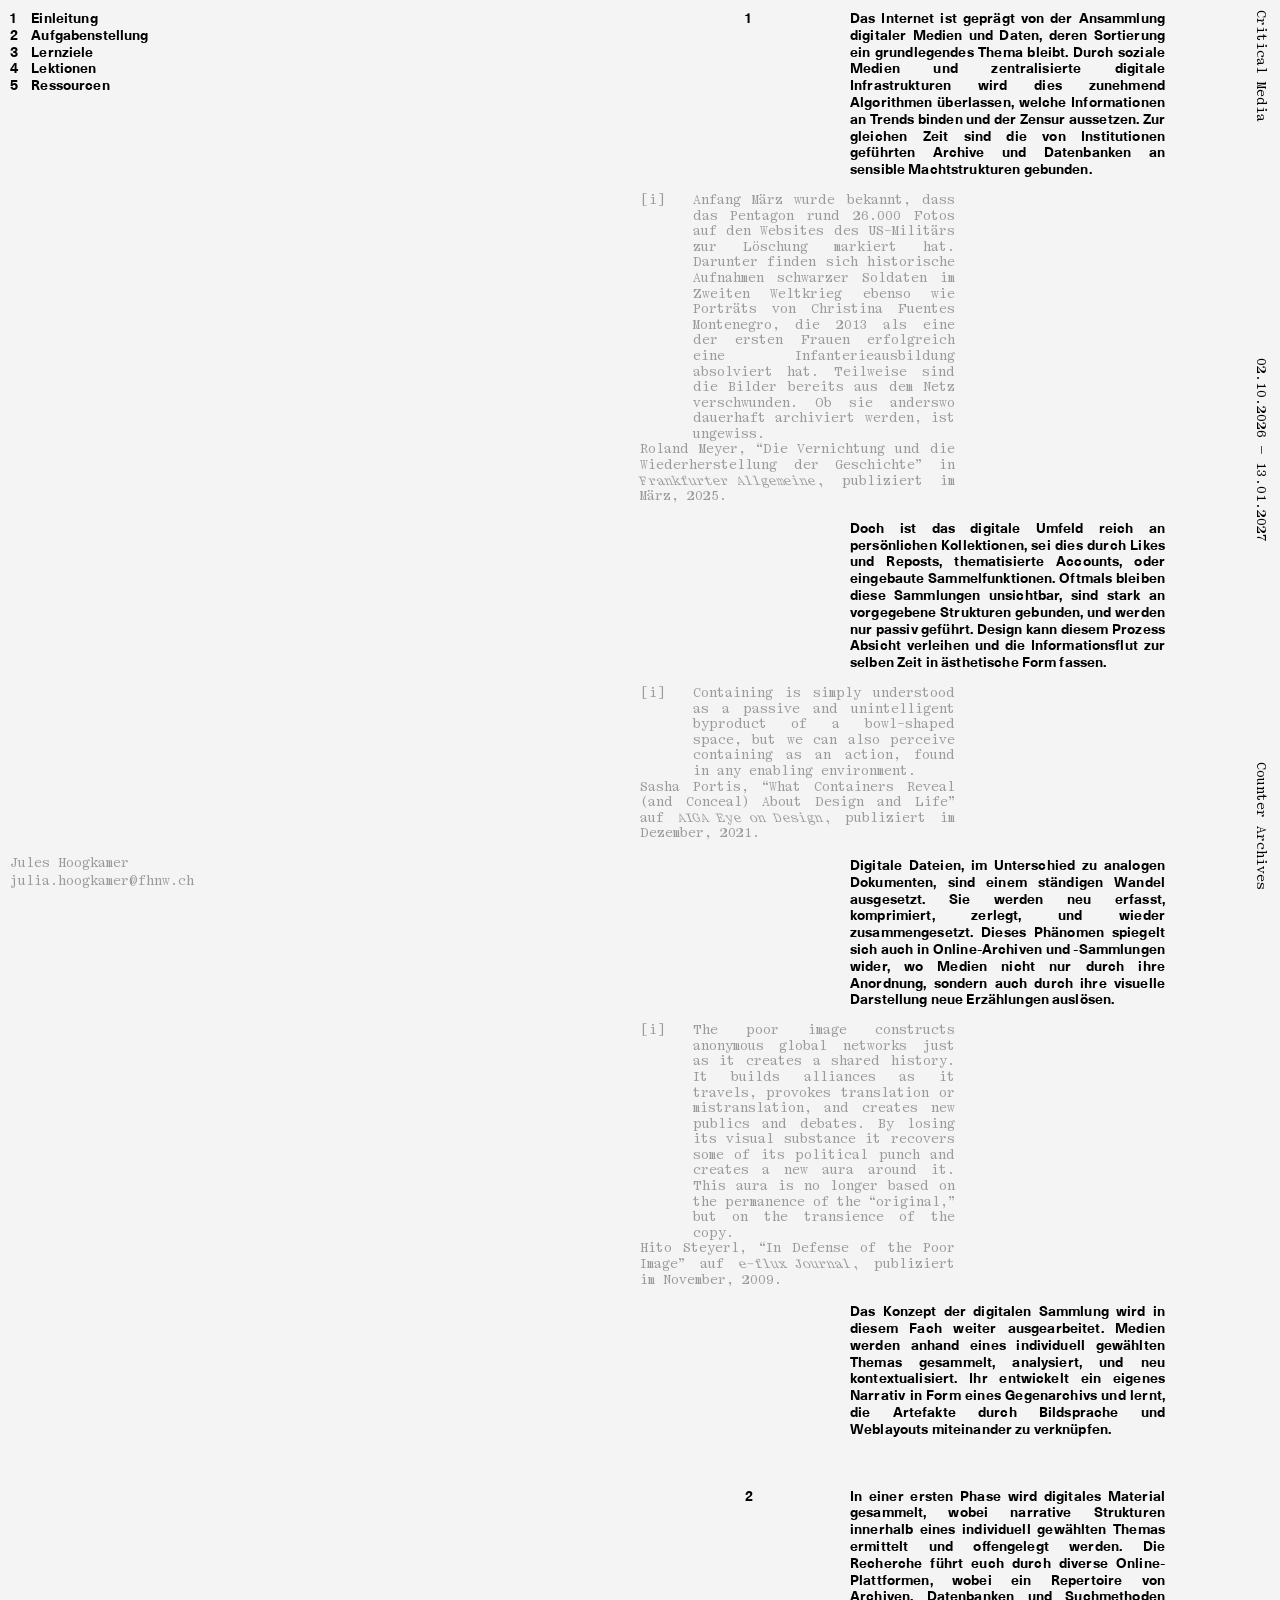
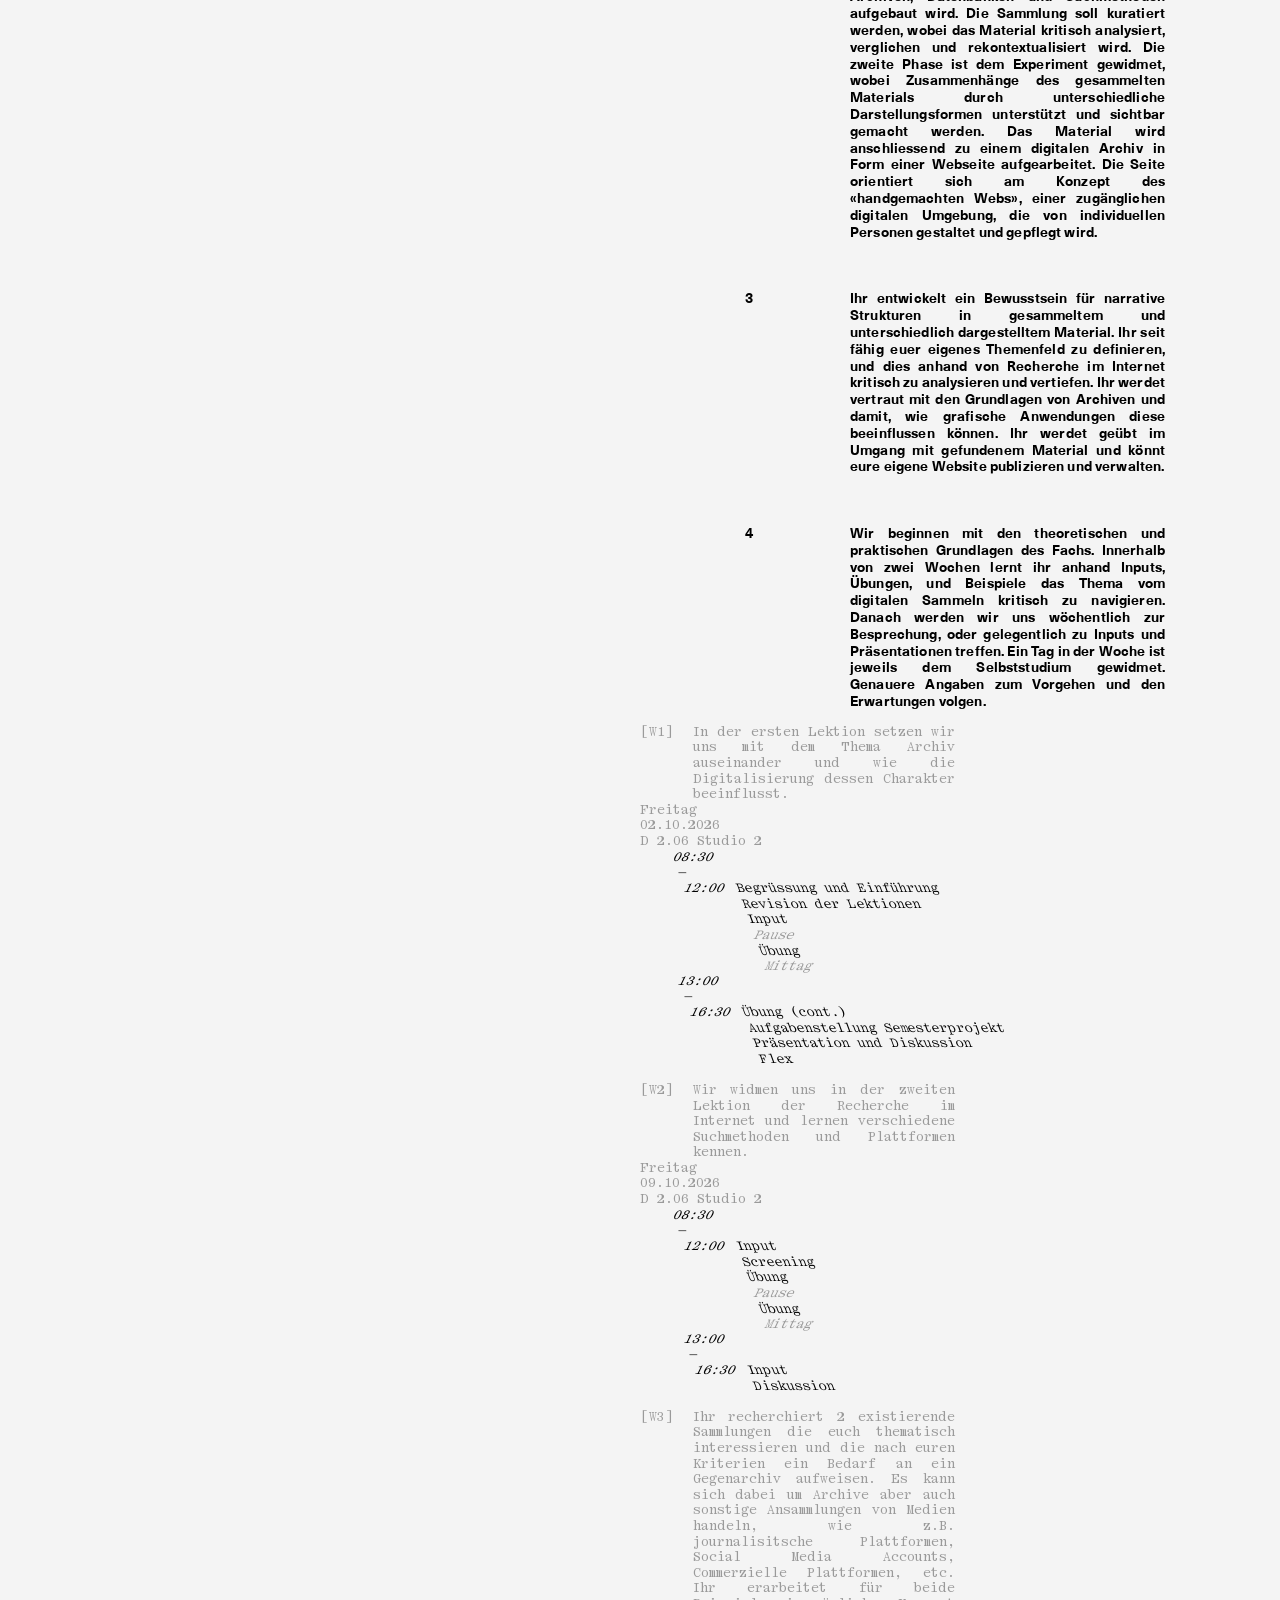
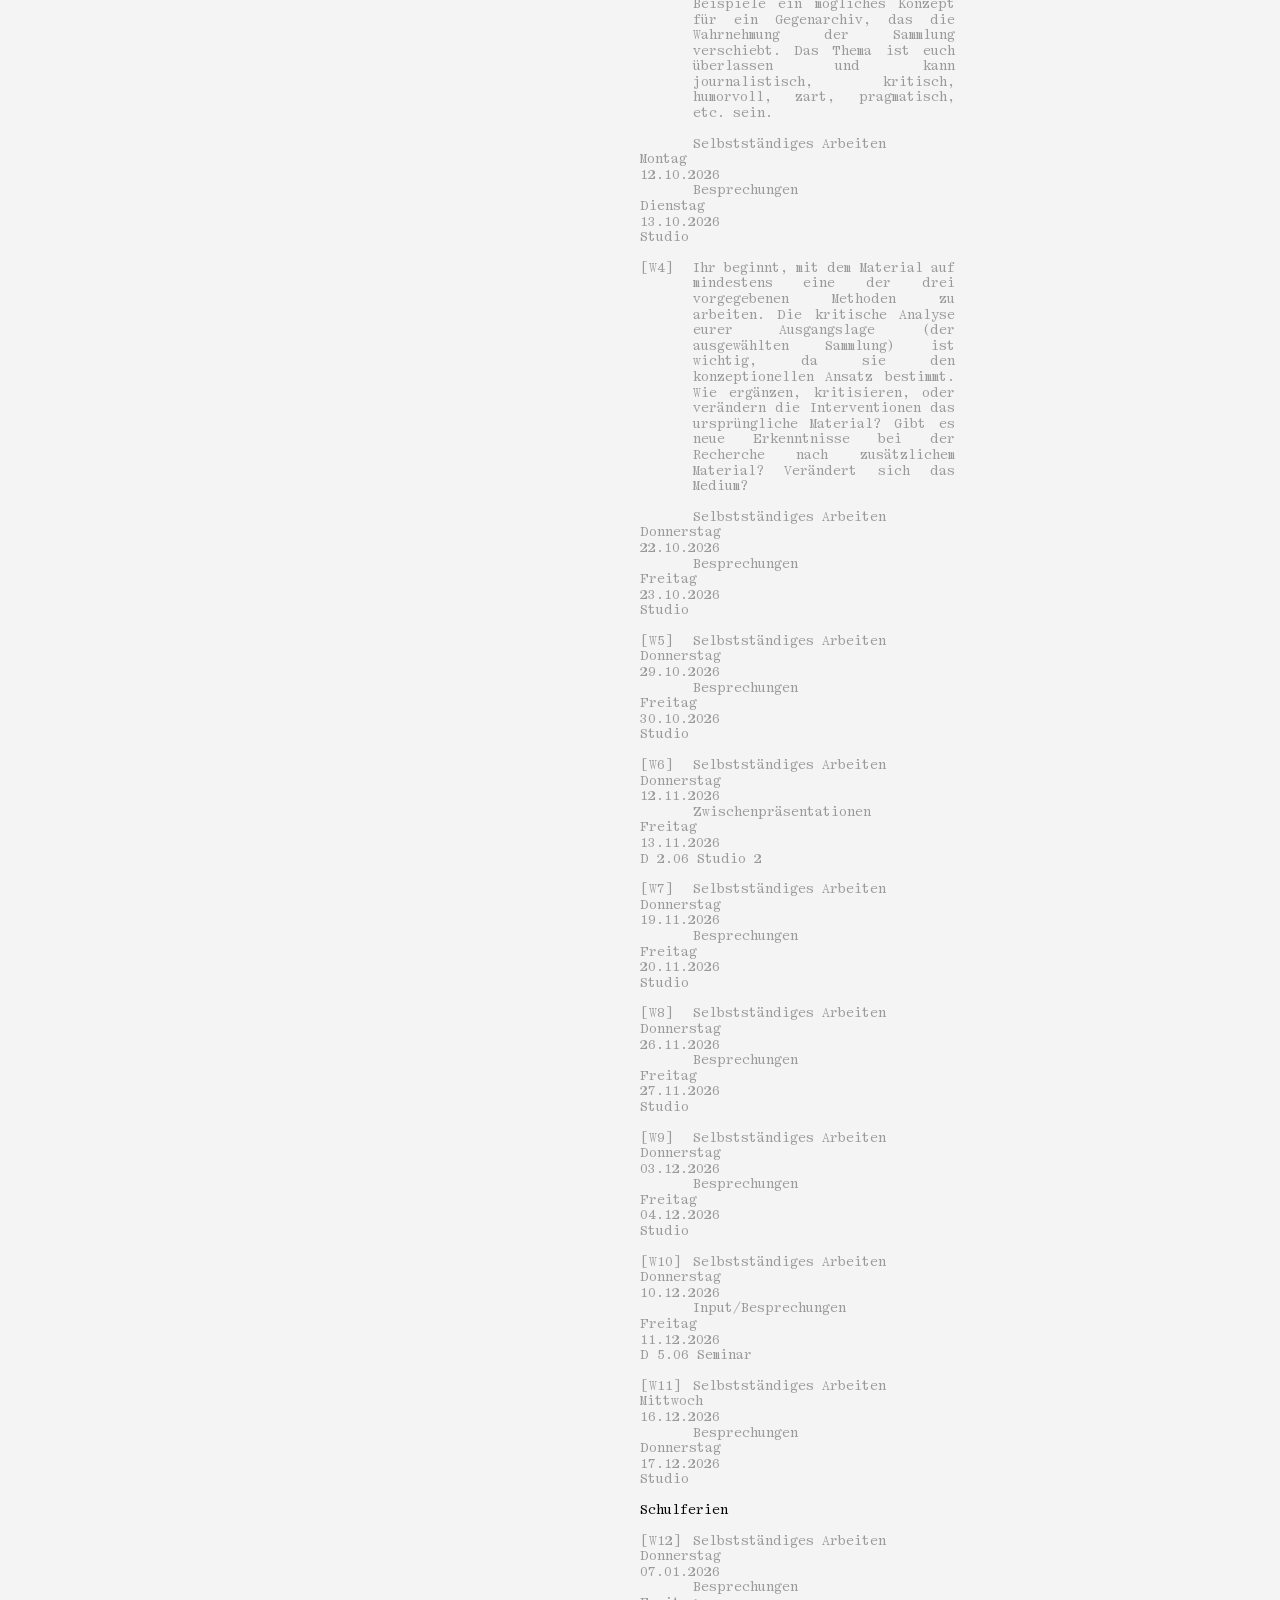
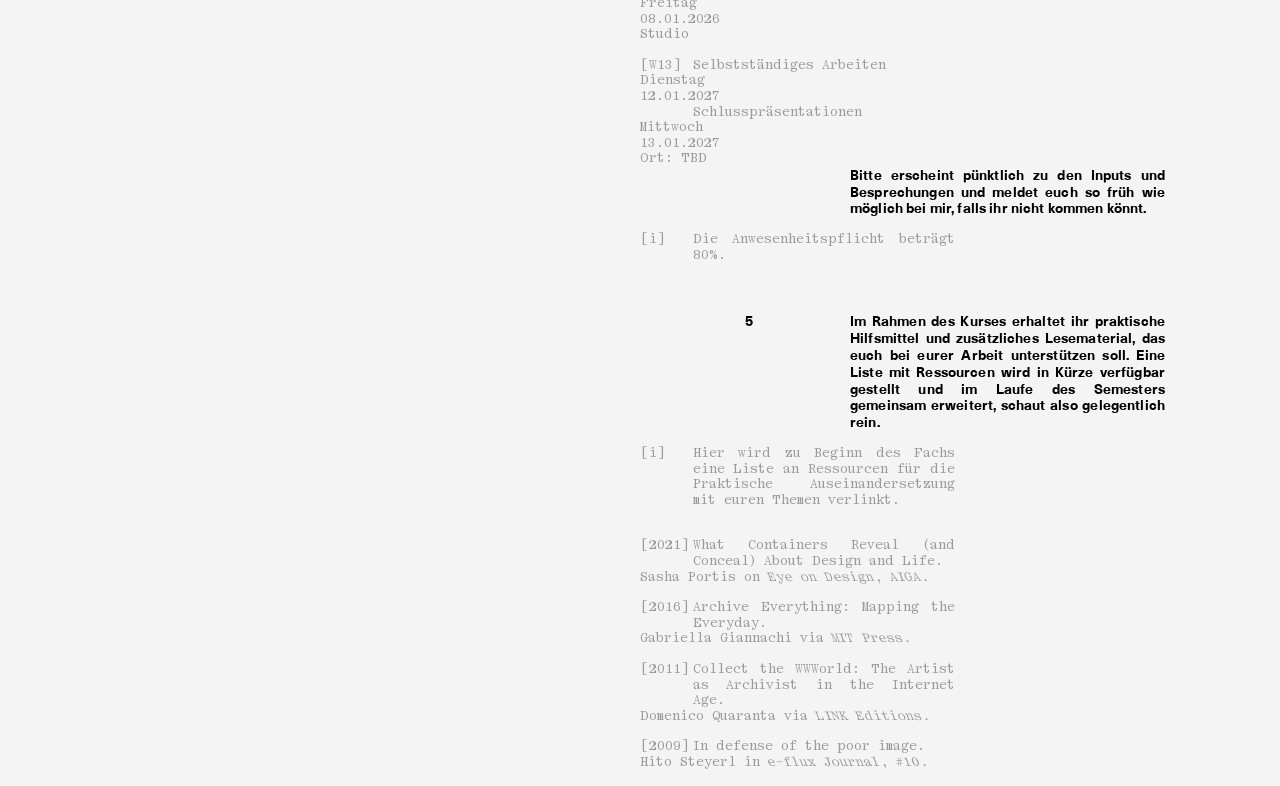
==== index.html @ 98cdfdd3 "update" ====
<!DOCTYPE html>
<html lang="de-CH">
<head>
    <meta charset="UTF-8">
    <meta name="viewport" content="width=device-width, initial-scale=1.0">
    <title>Critical Media 26/27</title>

    <link rel="stylesheet" href="style.css">
</head>
<body>

    <div class="textPrimary contents">
            <a href="#einleitung"><p>1</p>
            <p>Einleitung</p></a>
            <a href="#aufgabenstellung"><p>2</p>
            <p>Aufgabenstellung</p></a>
            <a href="#lernziele"><p>3</p>
            <p>Lernziele</p></a>
            <a href="#lektionen"><p>4</p>
            <p>Lektionen</p></a>
            <a href="#ressourcen"><p>5</p>
            <p>Ressourcen</p></a>
    </div>

    <div class="mainTitle">
            <p>Critical Media</p>        
            <p>02.10.2026 – 13.01.2027</p>
            <p>Counter Archives</p> 
    </div>

     <div class="contact">
            <p>Jules Hoogkamer</p>
            <p>julia.hoogkamer@fhnw.ch</p>
    </div>

    <main class="grid">

    <div class="alpha one" id="einleitung">
        <div class="textPrimary aa">
            1     
        </div>
        <div class="textPrimary bb">
            Das Internet ist geprägt von der Ansammlung digitaler Medien und Daten, deren Sortierung ein grundlegendes Thema bleibt. Durch soziale Medien und zentralisierte digitale Infrastrukturen wird dies zunehmend Algorithmen überlassen, welche Informationen an Trends binden und der Zensur aussetzen. Zur gleichen Zeit sind die von Institutionen geführten Archive und Datenbanken an sensible Machtstrukturen gebunden.
        </div>

        <div class="textSecondary cc top">
            <p class="link">[i]</p>
            <p class="description">Anfang März wurde bekannt, dass das Pentagon rund 26.000 Fotos auf den Websites des US-Militärs zur Löschung markiert hat. Darunter finden sich historische Aufnahmen schwarzer Soldaten im Zweiten Weltkrieg ebenso wie Porträts von Christina Fuentes Montenegro, die 2013 als eine der ersten Frauen erfolgreich eine Infanterieausbildung absolviert hat. Teilweise sind die Bilder bereits aus dem Netz verschwunden. Ob sie anderswo dauerhaft archiviert werden, ist ungewiss.</p>
        </div>
        <div class="textSecondary dd bottom">
            <p><a href="https://archive.is/20250404135517/https://www.faz.net/aktuell/feuilleton/medien-und-film/wo-us-behoerden-archivbilder-von-minderheiten-loeschen-110354085.html" target="_blank">Roland Meyer, “Die Vernichtung und die Wiederherstellung der Geschichte” in <span>Frankfurter Allgemeine,</span> publiziert im März, 2025.</a></p>
        </div>   
        
        <div class="textPrimary bb">
            Doch ist das digitale Umfeld reich an persönlichen Kollektionen, sei dies durch Likes und Reposts, thematisierte Accounts, oder eingebaute Sammelfunktionen. Oftmals bleiben diese Sammlungen unsichtbar, sind stark an vorgegebene Strukturen gebunden, und werden nur passiv geführt. Design kann diesem Prozess Absicht verleihen und die Informationsflut zur selben Zeit in ästhetische Form fassen.
        </div>
        <div class="textSecondary cc top">
            <p class="link">[i]</p>
            <p class="description">Containing is simply understood as a passive and unintelligent byproduct of a bowl-shaped space, but we can also perceive containing as an action, found in any enabling environment.</p>
        </div>
        <div class="textSecondary dd bottom">
            <p><a href="https://eyeondesign.aiga.org/what-containers-reveal-and-conceal-about-design-and-life/" target="_blank">Sasha Portis, “What Containers Reveal (and Conceal) About Design and Life” auf <span>AIGA Eye on Design,</span> publiziert im Dezember, 2021.</a></p>
        </div>
        <div class="textPrimary bb">
            <p>Digitale Dateien, im Unterschied zu analogen Dokumenten, sind einem ständigen Wandel ausgesetzt. Sie werden neu erfasst, komprimiert, zerlegt, und wieder zusammengesetzt. Dieses Phänomen spiegelt sich auch in Online-Archiven und -Sammlungen wider, wo Medien nicht nur durch ihre Anordnung, sondern auch durch ihre visuelle Darstellung neue Erzählungen auslösen.</p>
        </div>
        <div class="textSecondary cc top">
            <p class="link">[i]</p>
            <p class="description">The poor image constructs anonymous global networks just as it creates a shared history. It builds alliances as it travels, provokes translation or mistranslation, and creates new publics and debates. By losing its visual substance it recovers some of its political punch and creates a new aura around it. This aura is no longer based on the permanence of the “original,” but on the transience of the copy.</p>
        </div>
        <div class="textSecondary dd bottom">
            <p><a href="https://www.e-flux.com/journal/10/61362/in-defense-of-the-poor-image" target="_blank">Hito Steyerl, “In Defense of the Poor Image” auf <span>e-flux Journal,</span> publiziert im November, 2009.</a></p>
        </div>
        <div class="textPrimary bb">
            <p>Das Konzept der digitalen Sammlung wird in diesem Fach weiter ausgearbeitet. Medien werden anhand eines individuell gewählten Themas gesammelt, analysiert, und neu kontextualisiert. Ihr entwickelt ein eigenes Narrativ in Form eines Gegenarchivs und lernt, die Artefakte durch Bildsprache und Weblayouts miteinander zu verknüpfen.</p>
        </div>
    </div>

    <div class="alpha two" id="aufgabenstellung">
        <div class="textPrimary aa">
            2    
        </div>
        <div class="textPrimary bb">
            <p>In einer ersten Phase wird digitales Material gesammelt, wobei narrative Strukturen innerhalb eines individuell gewählten Themas ermittelt und oﬀengelegt werden. Die Recherche führt euch durch diverse Online-Plattformen, wobei ein Repertoire von Archiven, Datenbanken und Suchmethoden aufgebaut wird. Die Sammlung soll kuratiert werden, wobei das Material kritisch analysiert, verglichen und rekontextualisiert wird. Die zweite Phase ist dem Experiment gewidmet, wobei Zusammenhänge des gesammelten Materials durch unterschiedliche Darstellungsformen unterstützt und sichtbar gemacht werden. Das Material wird anschliessend zu einem digitalen Archiv in Form einer Webseite aufgearbeitet. Die Seite orientiert sich am Konzept des «handgemachten Webs», einer zugänglichen digitalen Umgebung, die von individuellen Personen gestaltet und gepflegt wird.</p>
        </div>
    </div>

    <div class="alpha three" id="lernziele">
        <div class="textPrimary aa">
            3   
        </div>
        <div class="textPrimary bb">
            <p>Ihr entwickelt ein Bewusstsein für narrative Strukturen in gesammeltem und unterschiedlich dargestelltem Material. Ihr seit fähig euer eigenes Themenfeld zu definieren, und dies anhand von Recherche im Internet kritisch zu analysieren und vertiefen. Ihr werdet vertraut mit den Grundlagen von Archiven und damit, wie grafische Anwendungen diese beeinflussen können. Ihr werdet geübt im Umgang mit gefundenem Material und könnt eure eigene Website publizieren und verwalten.</p>
        </div>
    </div>

    <div class="alpha four" id="lektionen">
        <div class="textPrimary aa">
            4
        </div>
        <div class="textPrimary bb">
            <p>Wir beginnen mit den theoretischen und praktischen Grundlagen des Fachs. Innerhalb von zwei Wochen lernt ihr anhand Inputs, Übungen, und Beispiele das Thema vom digitalen Sammeln kritisch zu navigieren. Danach werden wir uns wöchentlich zur Besprechung, oder gelegentlich zu Inputs und Präsentationen treffen. Ein Tag in der Woche ist jeweils dem Selbststudium gewidmet. Genauere Angaben zum Vorgehen und den Erwartungen volgen.</p>
        </div>
        

        <!-- Schedule -->

        <div class="textSecondary cc top">
            <p class="link">[W1]</p>
            <p class="description">In der ersten Lektion setzen wir uns mit dem Thema Archiv auseinander und wie die Digitalisierung dessen Charakter beeinflusst.</p>
        </div>
        <div class="textSecondary dd">
            <p>Freitag</p>
            <p>02.10.2026</p>
            <p>D 2.06 Studio 2</p>
        </div>

        <div class="textSecondary ee">
            <p class="time"><span>08:30</span> –</p>
            <p class="time"><span>12:00</span></p>
            <p class="description">Begrüssung und Einführung</p>
            <p class="description">Revision der Lektionen</p>
            <p class="description"><a href="Inputs/Archives/index.html" target="_blank">Input</a></p>
            <p class="break">Pause</p>
            <p class="description"><a href="Exercises/WebArchives/index.html" target="_blank">Übung</a></p>
            <p class="break">Mittag</p>
        </div>
        <div class="textSecondary ee bottom">
            <p class="time"><span>13:00</span> –</p>
            <p class="time"><span>16:30</span></p>
            <p class="description">Übung (cont.)</p>
            <p class="description"><a href="Inputs/Aufgabenstellung/index.html" target="_blank">Aufgabenstellung Semesterprojekt</a></p>
            <p class="description">Präsentation und Diskussion</p>
	        <p class="description">Flex</p>
        </div>


        <div class="textSecondary cc">
            <p class="link">[W2]</p>
            <p class="description">Wir widmen uns in der zweiten Lektion der Recherche im Internet und lernen verschiedene Suchmethoden und Plattformen kennen.</p>
        </div>
        <div class="textSecondary dd">
            <p>Freitag</p>
            <p>09.10.2026</p>
            <p>D 2.06 Studio 2</p>
        </div>

        <div class="textSecondary ee">
            <p class="time"><span>08:30</span> –</p>
            <p class="time"><span>12:00</span></p>
            <p class="description">Input</p>
            <p class="description">Screening</p>
            <p class="description">Übung</p>
            <p class="break">Pause</p>
            <p class="description">Übung</p>
            <p class="description"></p>
            <p class="break">Mittag</p>
        </div>
        <div class="textSecondary ee">
            <p class="time"><span>13:00</span> –</p>
            <p class="time"><span>16:30</span></p>
            <p class="description">Input</p>
            <p class="description">Diskussion</p>
        </div>

        <div class="textSecondary cc top">
            <p class="link">[W3]</p>
            <p class="description">Ihr recherchiert 2 existierende Sammlungen die euch thematisch interessieren und die nach euren Kriterien ein Bedarf an ein Gegenarchiv aufweisen. Es kann sich dabei um Archive aber auch sonstige Ansammlungen von Medien handeln, wie z.B. journalisitsche Plattformen, Social Media Accounts, Commerzielle Plattformen, etc. Ihr erarbeitet für beide Beispiele ein mögliches Konzept für ein Gegenarchiv, das die Wahrnehmung der Sammlung verschiebt. Das Thema ist euch überlassen und kann journalistisch, kritisch, humorvoll, zart, pragmatisch, etc. sein.</p>
            <p class="description top">Selbstständiges Arbeiten</p>
        </div>
        <div class="textSecondary dd">
            <p>Montag</p>
            <p>12.10.2026</p>
        </div>
        
        <div class="textSecondary cc">
            <p class="description">Besprechungen</p>
        </div>
        <div class="textSecondary dd">
            <p>Dienstag</p>
            <p>13.10.2026</p>
            <p>Studio</p>
        </div>


        <div class="textSecondary cc top">
            <p class="link">[W4]</p>
            <p class="description"> Ihr beginnt, mit dem Material auf mindestens eine der drei vorgegebenen Methoden zu arbeiten. Die kritische Analyse eurer Ausgangslage (der ausgewählten Sammlung) ist wichtig, da sie den konzeptionellen Ansatz bestimmt. Wie ergänzen, kritisieren, oder verändern die Interventionen das ursprüngliche Material? Gibt es neue Erkenntnisse bei der Recherche nach zusätzlichem Material? Verändert sich das Medium?</p>
            <p class="description top">Selbstständiges Arbeiten</p>
        </div>
        <div class="textSecondary dd">
            <p>Donnerstag</p>
            <p>22.10.2026</p>
        </div>
        <!-- 
       
        
        The students have begun to work with the material in at least one of the three given methods. The claim is incredibly important, as it leads the conceptual approach. Do the experiments back up what they want to convey? Are there new discoveries while researching additional material? Does the medium stay the same, or not?-->
        <div class="textSecondary cc">
            <p class="description">Besprechungen</p>
        </div>
        <div class="textSecondary dd">
            <p>Freitag</p>
            <p>23.10.2026</p>
            <p>Studio</p>
        </div>


        <div class="textSecondary cc top">
            <p class="link">[W5]</p>
            <p class="description">Selbstständiges Arbeiten</p>
        </div>
        <div class="textSecondary dd">
            <p>Donnerstag</p>
            <p>29.10.2026</p>
        </div>
        <!-- Continuous experimentation with the material. What does the process reveal? Are there methods that work better than others? Is the claim still accurate or does it need to be adjusted? -->
        <div class="textSecondary cc">
            <p class="description">Besprechungen</p>
        </div>
        <div class="textSecondary dd">
            <p>Freitag</p>
            <p>30.10.2026</p>
            <p>Studio</p>
        </div>


        <div class="textSecondary cc top">
            <p class="link">[W6]</p>
            <p class="description">Selbstständiges Arbeiten</p>
        </div>
        <div class="textSecondary dd">
            <p>Donnerstag</p>
            <p>12.11.2026</p>
        </div>
        <!-- At this point, the students should have a currated collection of material for their counter archive. They will present: the Ausgangslage and innitial material, the concept of their counter archive, their current state of experimentation and analysis thereof. They establish a further direction, which the feedback can also help guide. Is there anything missing or unclear? How do they imagine the counter-archive could be brought together and presented? -->
        <div class="textSecondary cc">
            <p class="description">Zwischenpräsentationen</p>
        </div>
        <div class="textSecondary dd">
            <p>Freitag</p>
            <p>13.11.2026</p>
            <p>D 2.06 Studio 2</p>
        </div>


        <div class="textSecondary cc top">
            <p class="link">[W7]</p>
            <p class="description">Selbstständiges Arbeiten</p>
        </div>
        <div class="textSecondary dd">
            <p>Donnerstag</p>
            <p>19.11.2026</p>
        </div>
        <!-- Further experimentation with the material. Are there methods that have not been explored yet? Start to think about the container based off of the collection, as well as the findings from your experiments? What structure and interface best supports your claim? -->
        <div class="textSecondary cc">
            <p class="description">Besprechungen</p>
        </div>
        <div class="textSecondary dd">
            <p>Freitag</p>
            <p>20.11.2026</p>
            <p>Studio</p>
        </div>


        <div class="textSecondary cc top">
            <p class="link">[W8]</p>
            <p class="description">Selbstständiges Arbeiten</p>
        </div>
        <div class="textSecondary dd">
            <p>Donnerstag</p>
            <p>26.11.2026</p>
        </div>
        <!-- Start constructing your counter archive based on the methods previously explored. Decide what methods to include in your final representation. Build the base structure of your website, do not worry about details. -->
        <div class="textSecondary cc">
            <p class="description">Besprechungen</p>
        </div>
        <div class="textSecondary dd">
            <p>Freitag</p>
            <p>27.11.2026</p>
            <p>Studio</p>
        </div>


        <div class="textSecondary cc top">
            <p class="link">[W9]</p>
            <p class="description">Selbstständiges Arbeiten</p>
        </div>
        <div class="textSecondary dd">
            <p>Donnerstag</p>
            <p>03.12.2026</p>
        </div>
        <!-- How have students developed their website so far? The overall structure and main design elements should be present. -->
        <div class="textSecondary cc">
            <p class="description">Besprechungen</p>
        </div>
        <div class="textSecondary dd">
            <p>Freitag</p>
            <p>04.12.2026</p>
            <p>Studio</p>
        </div>


        <div class="textSecondary cc top">
            <p class="link">[W10]</p>
            <p class="description">Selbstständiges Arbeiten</p>
        </div>
        <div class="textSecondary dd">
            <p>Donnerstag</p>
            <p>10.12.2026</p>
        </div>
        <!-- Students will upload their current website onto github and know how to update, maintain, and publish their site onto pages. This day is also dedicated to group mentorings, in which the students will provide feedback to eachother in smaller groups. -->
        <div class="textSecondary cc">
            <p class="description">Input/Besprechungen</p>
        </div>
        <div class="textSecondary dd">
            <p>Freitag</p>
            <p>11.12.2026</p>
            <p>D 5.06 Seminar</p>
        </div>


        <div class="textSecondary cc top">
            <p class="link">[W11]</p>
            <p class="description">Selbstständiges Arbeiten</p>
        </div>
        <div class="textSecondary dd">
            <p>Mittwoch</p>
            <p>16.12.2026</p>
        </div>
        <!-- Refining the website before the holidays. How does the structure hold up? Does the navigation support the claim and guide the viewer according to your concept? -->
        <div class="textSecondary cc">
            <p class="description">Besprechungen</p>
        </div>
        <div class="textSecondary dd">
            <p>Donnerstag</p>
            <p>17.12.2026</p>
            <p>Studio</p>
        </div>

        <div class="textSecondary dd top">
            <p style="color: #000;">Schulferien</p>
        </div>


        <div class="textSecondary cc top">
            <p class="link">[W12]</p>
            <p class="description">Selbstständiges Arbeiten</p>
        </div>
        <div class="textSecondary dd">
            <p>Donnerstag</p>
            <p>07.01.2026</p>
        </div>
        <!-- Details and refining of the typography, images and interactions, debugging. -->
        <div class="textSecondary cc">
            <p class="description">Besprechungen</p>
        </div>
        <div class="textSecondary dd">
            <p>Freitag</p>
            <p>08.01.2026</p>
            <p>Studio</p>
        </div>


        <div class="textSecondary cc top">
            <p class="link">[W13]</p>
            <p class="description">Selbstständiges Arbeiten</p>
        </div>
        <div class="textSecondary dd">
            <p>Dienstag</p>
            <p>12.01.2027</p>
        </div>
        <div class="textSecondary cc">
            <p class="description">Schlusspräsentationen</p>
        </div>
        <div class="textSecondary dd">
            <p>Mittwoch</p>
            <p>13.01.2027</p>
            <p>Ort: TBD</p>
        </div>



        <div class="textPrimary bb">    
             <p>Bitte erscheint pünktlich zu den Inputs und Besprechungen und meldet euch so früh wie möglich bei mir, falls ihr nicht kommen könnt.</p>
        </div>
        <div class="textSecondary cc top">
            <p class="link">[i]</p>
            <p class="description">Die Anwesenheitspflicht beträgt 80%.</p>
        </div>
    </div>

    <div class="alpha five" id="ressourcen">
        <div class="textPrimary aa">
            5   
        </div>
        <div class="textPrimary bb">
            <p>Im Rahmen des Kurses erhaltet ihr praktische Hilfsmittel und zusätzliches Lesematerial, das euch bei eurer Arbeit unterstützen soll. Eine Liste mit Ressourcen wird in Kürze verfügbar gestellt und im Laufe des Semesters gemeinsam erweitert, schaut also gelegentlich rein.</p>
        </div>
        <div class="textSecondary cc top">
            <p class="link">[i]</p>
            <p class="description">Hier wird zu Beginn des Fachs eine Liste an Ressourcen für die Praktische Auseinandersetzung mit euren Themen verlinkt.</p>
        </div>
        <div class="textSecondary dd bottom">
            <p></p>
        </div>
        <div class="textSecondary cc top">
            <p class="link">[2021]</p>
            <p class="description">What Containers Reveal (and Conceal) About Design and Life.</p>
        </div>
        <div class="textSecondary dd">
            <p><a href="https://eyeondesign.aiga.org/what-containers-reveal-and-conceal-about-design-and-life/" target="_blank">Sasha Portis on <span>Eye on Design, AIGA.</span></a></p>
        </div>
        <div class="textSecondary cc top">
            <p class="link">[2016]</p>
            <p class="description">Archive Everything: Mapping the Everyday.</p>
        </div>
        <div class="textSecondary dd">
            <p><a href="https://attachments.are.na/24972521/eb70738d91ec94fba4ff702f4a1be89a.pdf?1701272315" target="_blank">Gabriella Giannachi via <span>MIT Press.</span></a></p>
        </div>
        <div class="textSecondary cc top">
            <p class="link">[2011]</p>
            <p class="description">Collect the WWWorld: The Artist as Archivist in the Internet Age.</p>
        </div>
        <div class="textSecondary dd">
            <p><a href="https://monoskop.org/images/6/6b/Quaranta_Domenico_ed_Collect_the_WWWorld_The_Artist_as_Archivist_in_the_Internet_Age.pdf" target="_blank">Domenico Quaranta via <span>LINK Editions.</span></a></p>
        </div>
        <div class="textSecondary cc top">
            <p class="link">[2009]</p>
            <p class="description">In defense of the poor image.</p>
        </div>
        <div class="textSecondary dd bottom">
            <p><a href="https://www.e-flux.com/journal/10/61362/in-defense-of-the-poor-image" target="_blank">Hito Steyerl in <span>e-flux Journal, #10.</span></a></p>
        </div>
    </div>

    </main>


        

    
</body>
</html>
---- style.css ----
@font-face {
  font-family: "Kommuna Normal";
  src: url("./font/Kommuna-Normal.woff2");
}


@font-face {
  font-family: "Unica77 Bold";
  src: url("./font/Unica77-Bold.woff2");
}

:root {
    --font-family-primary: 'Unica77 Bold';
    --font-family-secondary: 'Kommuna Normal';
    --font-size-primary: 14px;
    --font-size-secondary: 13px;
    --line-height-primary: 1.2;
    --line-height-secondary: 1.2;
    --letter-spacing-primary: 0.01em;
    --letter-spacing-secondary: 0em;
    --text-color-primary: #000000;
    --text-color-secondary: #9a9a9a;
    --text-color-active: #8efa30;
    --background-color: #f4f4f4;
    --margin-large: 50px;
    --margin-small: 15px;
}

* {
    margin: 0;
    padding: 0;
    box-sizing: content-box;
}

html {
    height: 100%;
    margin: 10px;
    scroll-behavior: smooth;
}

body {
    min-height: 100vh;
    width: 100%;
    background-color: var(--background-color);
    overflow: hidden;
    -webkit-font-smoothing: antialiased;
    hyphens: auto;
    overflow-y: scroll;
}

.grid {
    display: grid;
    grid-template-columns: repeat(12, 1fr);
    align-items: start;
    width: 50%;
    margin-left: auto;
}


p {
    margin: 0;
    padding: 0;
}

a {
    all: unset;
    cursor: pointer;
}


.textPrimary{
    font-family: var(--font-family-primary);
    font-size: var(--font-size-primary);
    line-height: var(--line-height-primary);
    letter-spacing: var(--letter-spacing-primary);
}

.textSecondary{
    font-family: var(--font-family-secondary);
    font-size: var(--font-size-secondary);
    line-height: var(--line-height-secondary);
    letter-spacing: var(--letter-spacing-secondary);
    color: var(--text-color-secondary);
}

.textSecondary span{
    display: inline-block;
    transform: skewX(20deg);
}

.contents{
    position: fixed;
    display: grid;
    width: 16.666%;
    grid-template-columns: 10% 90%;
}

.contents a {
    display: contents;
}

.mainTitle{
    position: fixed;
    top: 10px;
    right: 10px;
    bottom: 10px;
    writing-mode: vertical-rl;
    display: grid;
    grid-template-columns: 1fr 1fr 1fr;
    font-family: var(--font-family-secondary);
    font-size: var(--font-size-secondary);
}

.mainTitle p:nth-child(2) {
    text-align: center;
}

.mainTitle p:nth-child(3) {
    text-align: end;
}

.contact{
    position: fixed;
    bottom: 10px;
    left: 10px;
    display: grid;
    grid-template-rows: 1fr 1fr;
    font-family: var(--font-family-secondary);
    font-size: var(--font-size-secondary);
    color: var(--text-color-secondary);
}

.alpha {
    grid-column: 1 / span 10;
    scroll-margin-top: 10px;
}

.one {
    grid-row: 1;
    display: grid;
    grid-template-columns: subgrid;
    flex-direction: column;
    justify-content: left;
    margin-bottom: var(--margin-large);
}

.two {
    grid-row: 2;
    display: grid;
    grid-template-columns: subgrid;
    flex-direction: column;
    justify-content: left;
    margin-bottom: var(--margin-large);

}

.three {
    grid-row: 3;
    display: grid;
    grid-template-columns: subgrid;
    flex-direction: column;
    justify-content: left;
    margin-bottom: var(--margin-large);
}

.four {
    grid-row: 4;
    display: grid;
    grid-template-columns: subgrid;
    flex-direction: column;
    justify-content: left;
    margin-bottom: var(--margin-large);
}

.five {
    grid-row: 5;
    display: grid;
    grid-template-columns: subgrid;
    flex-direction: column;
    justify-content: left;
}

.aa{
    grid-column: 3 / span 2;
}

.bb{
    grid-column: 5 / span 6;
    text-align: justify;
    text-align-last: left;
}

.cc {
    grid-column: 1 / span 6;
    text-align: justify;
    text-align-last: left;
    display: grid;
    grid-template-columns: subgrid;
}

.cc .link {
    grid-column: 1 / span 1;
    float: left;
}

.dd {
    grid-column: 1 / span 6;
    text-align: justify;
    text-align-last: left;
    /* margin-bottom: var(--margin-small); */
}

.ee {
    grid-column: 2 / span 6;
    text-align: justify;
    text-align-last: left;
    
    color: var(--text-color-primary);
    display: grid;
    flex-direction: row;
    grid-template-columns: subgrid;
    transform: skewX(20deg);
}

.ee .time{
   grid-column: 1 / span 1;
    float: left;
    clear: left;
}

.time span{
    display: inline-block;
    transform: skewX(-40deg);
}

.ee .time:first-child{
    float: none;
}

.description {
    grid-column: 2 / span 5;
}

.break {
    transform: skewX(-40deg);
    grid-column: 2 / span 5;
    color: var(--text-color-secondary);
}

.top {
    margin-top: var(--margin-small);
}

.bottom {
    margin-bottom: var(--margin-small);
}

.active {
    text-emphasis: "x" var(--text-color-active);
    text-emphasis-position: under;
}




/* Media Queries */

/* Tablet */
@media (max-width: 1035px) {
    .grid {
        width: 75%;
    }
}

/* Mobile */
@media (max-width: 600px) {
    :root {
    --font-size-primary: 12px;
    --font-size-secondary: 11px;
    --line-height-primary: 1.15;
    --line-height-secondary: 1.15;
    --margin-large: 30px;
    --margin-small: 10px;
    }
    .contents{
    width: 30%;
    grid-template-columns: 10% 90%;
}
    .grid {
        width: 90%;
        padding-top: 100px;
        margin-right: auto;
    }
    .four {
    grid-column: 1 / span 12;
    }
    .one{
        scroll-margin-top: 100px;
    }
    .alpha {
        grid-column: 1 / span 12;
    }
    .bb {
        grid-column: 5 / span 8;
    }
    .cc {
        grid-column: 1 / span 9;
    }
    .dd {
        grid-column: 1 / span 9;
    }
    .ee {
        grid-column: 2 / span 9;
    }
    .ee .time{
        grid-column: 1 / span 2;
    }
    .description {
        grid-column: 3 / span 8;
    }
    .break {
        grid-column: 3 / span 8;
    }
}
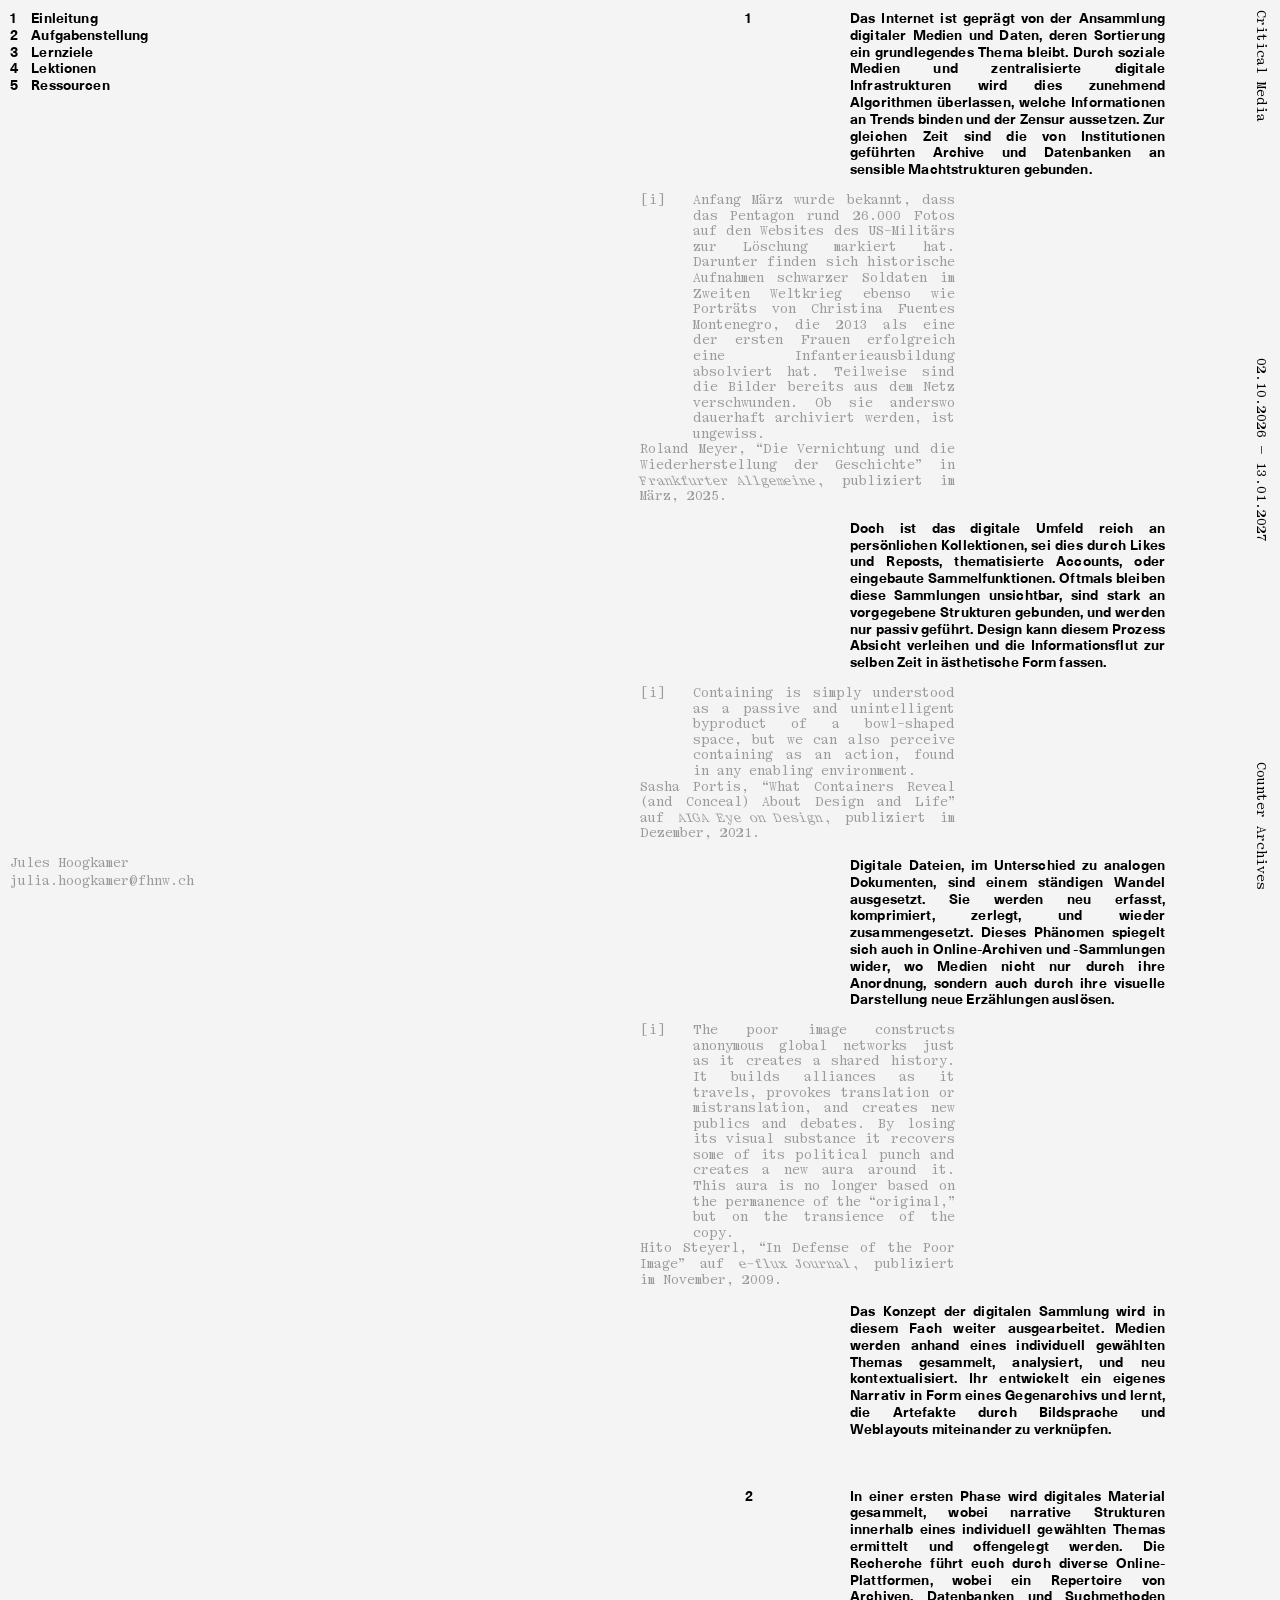
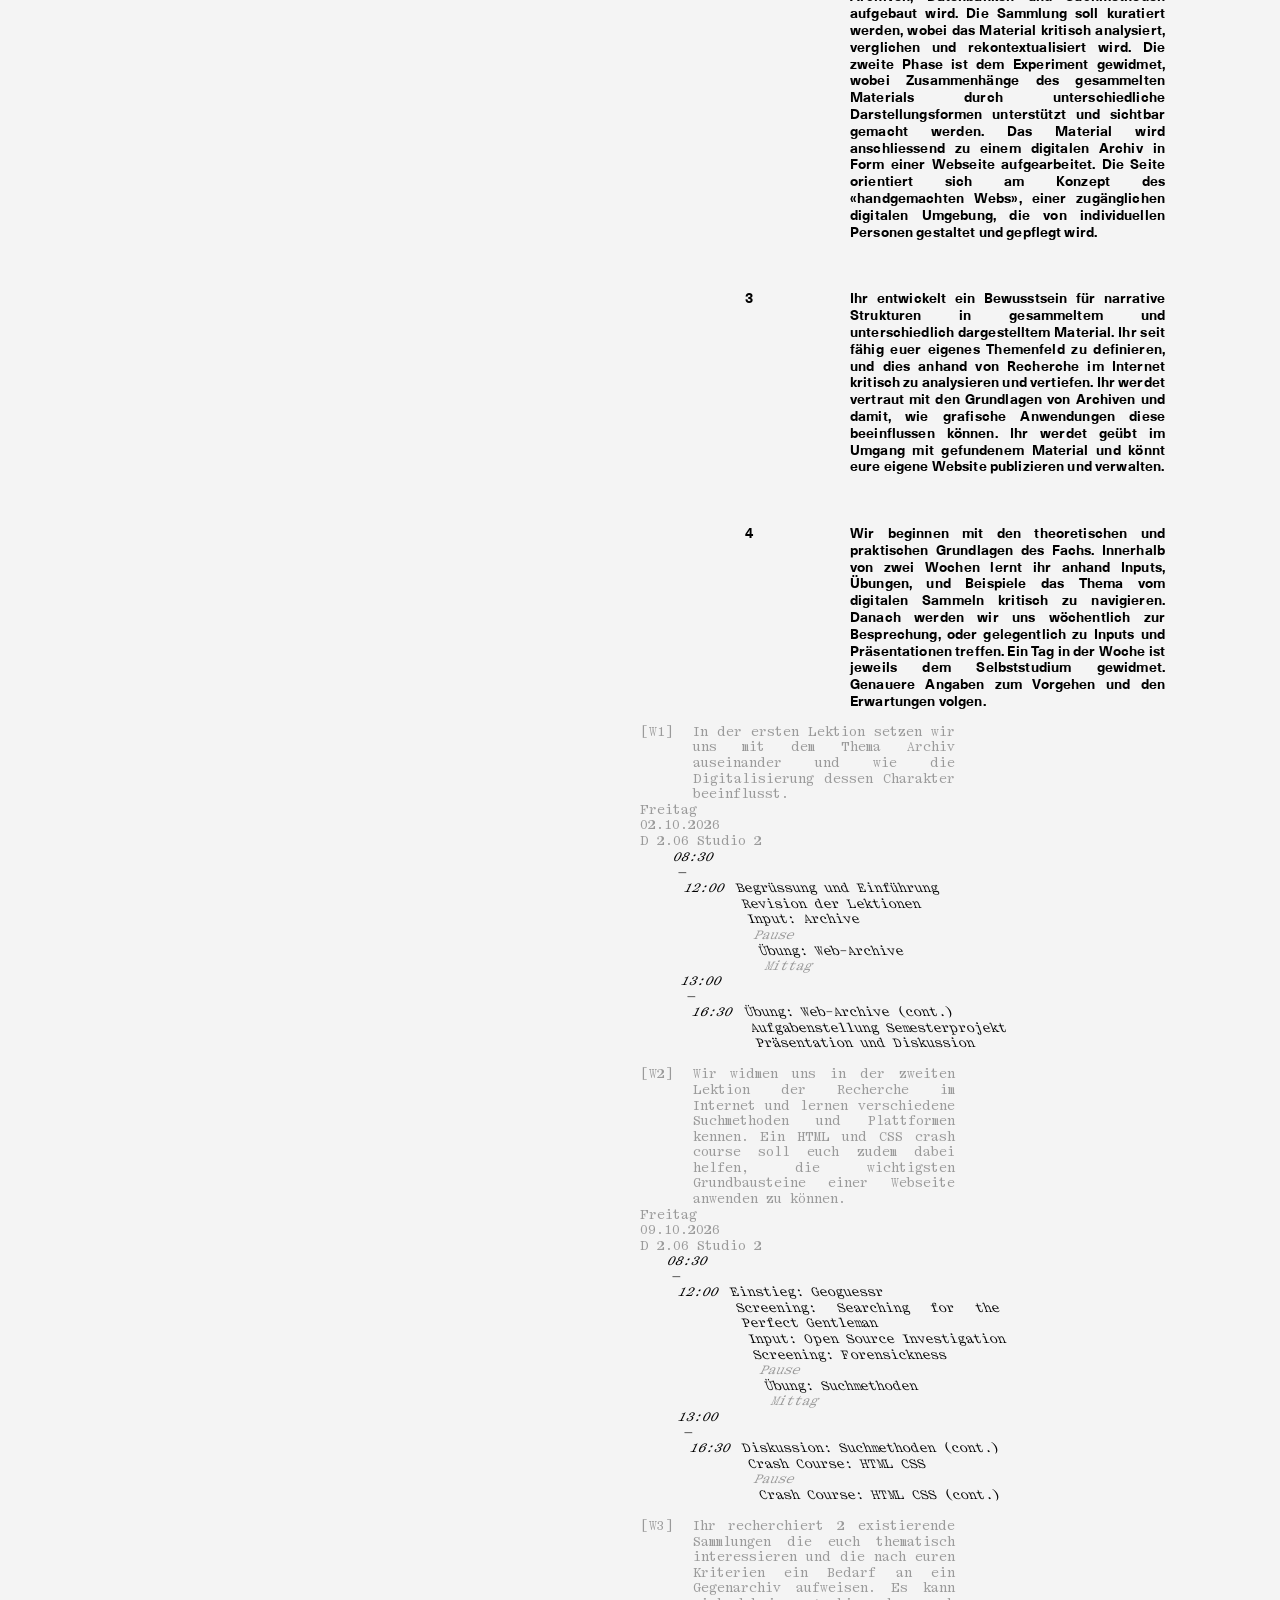
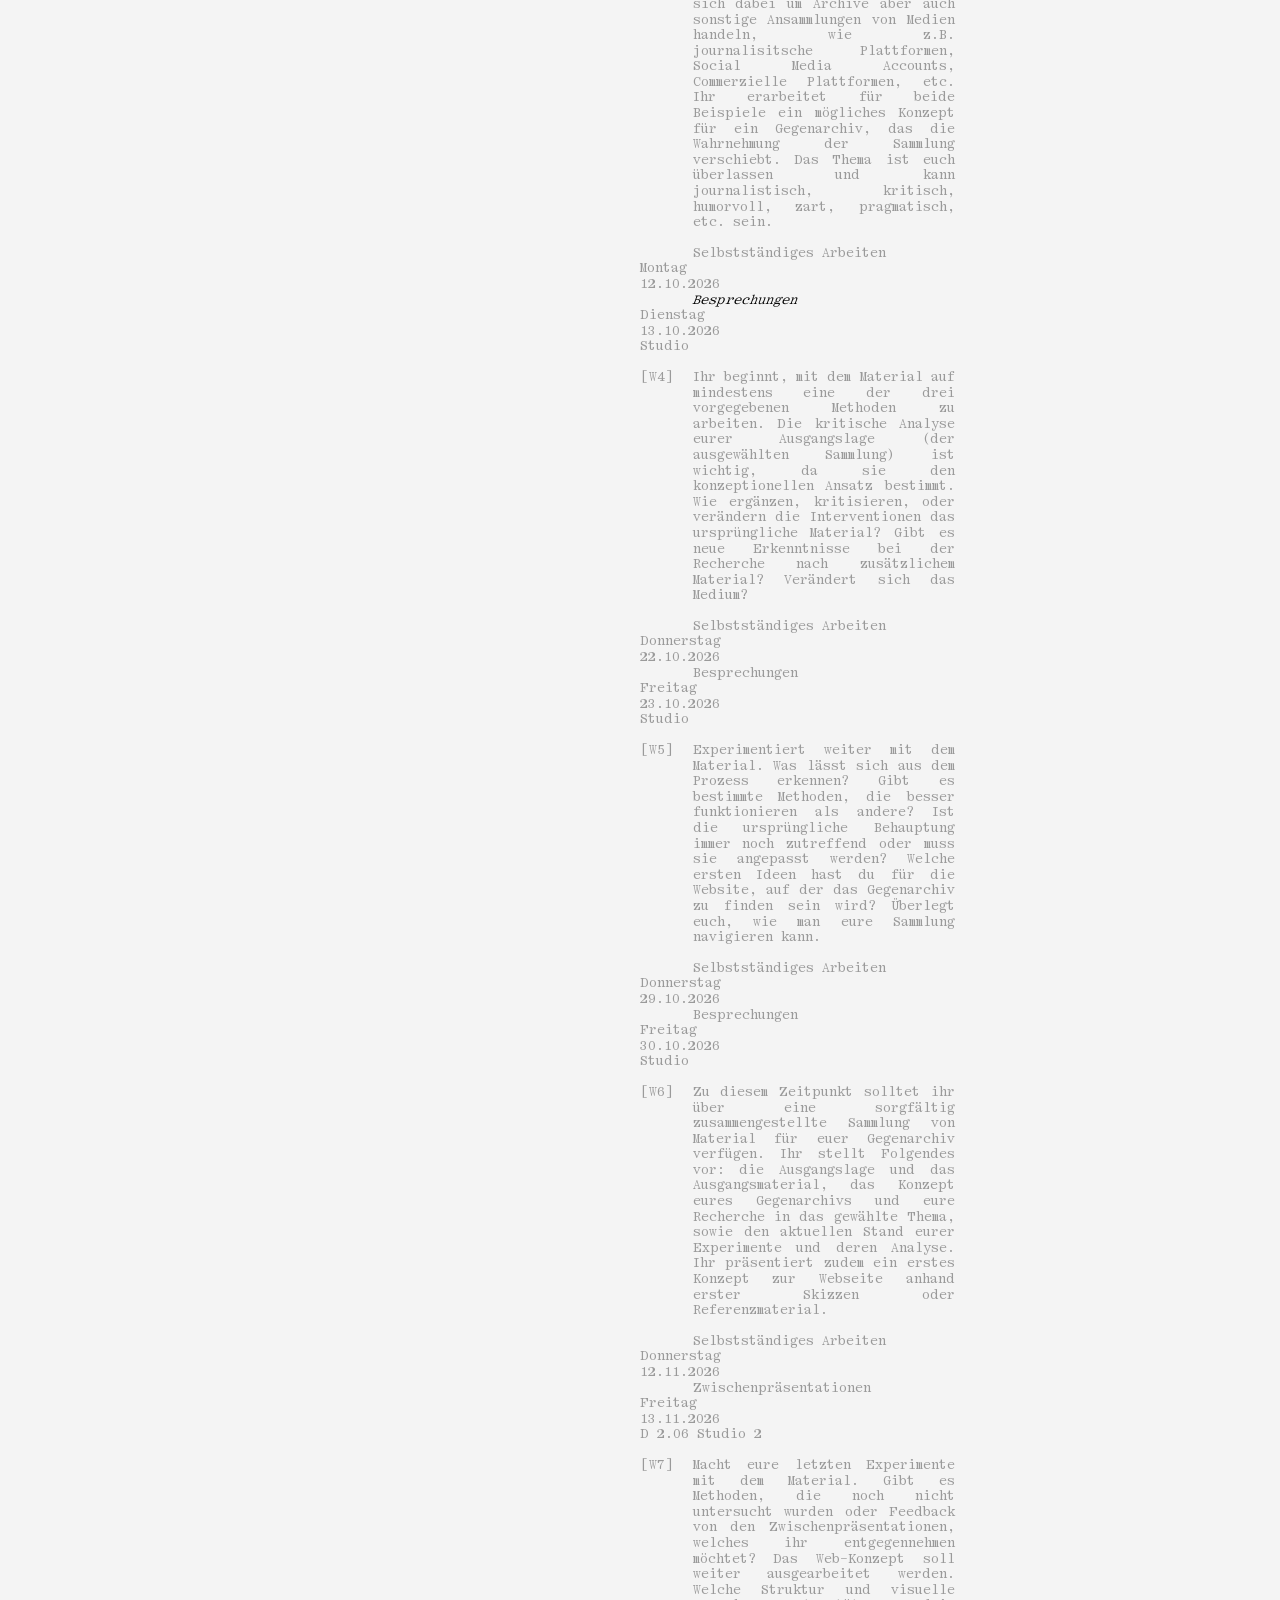
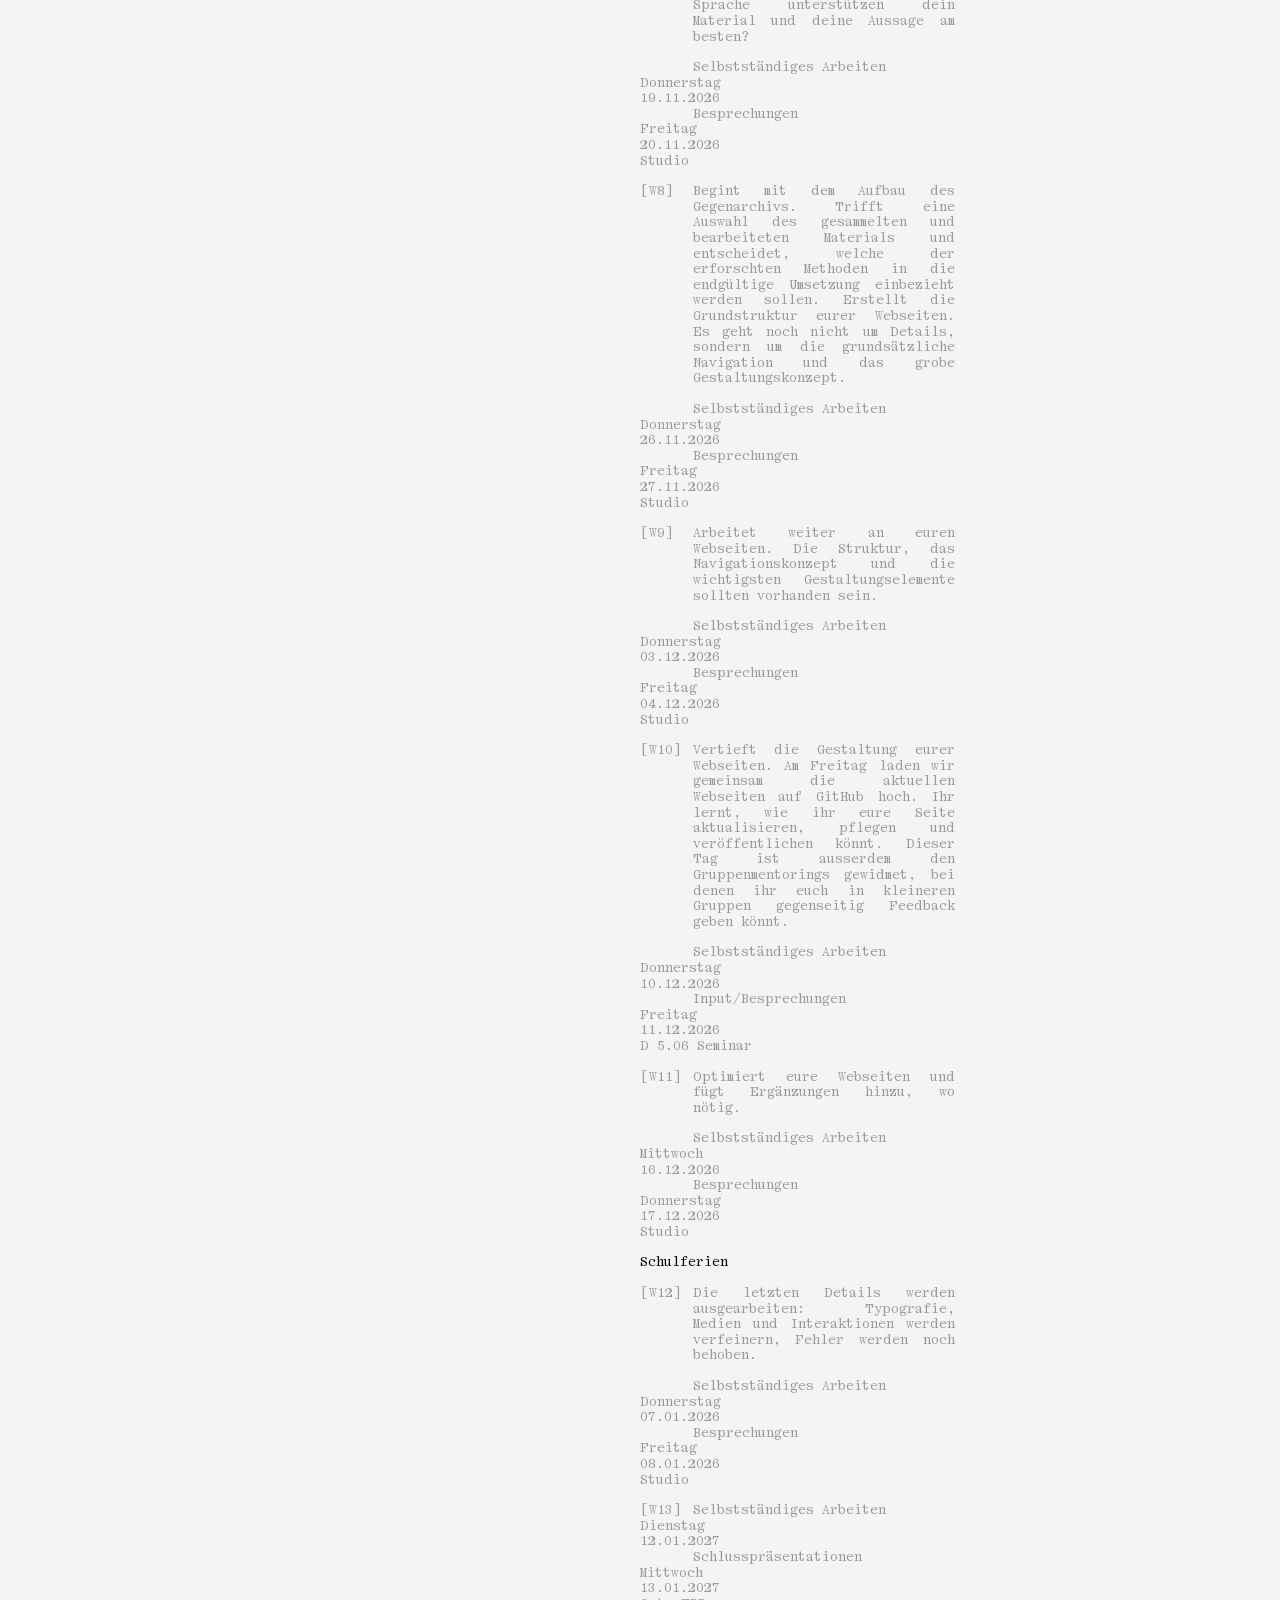
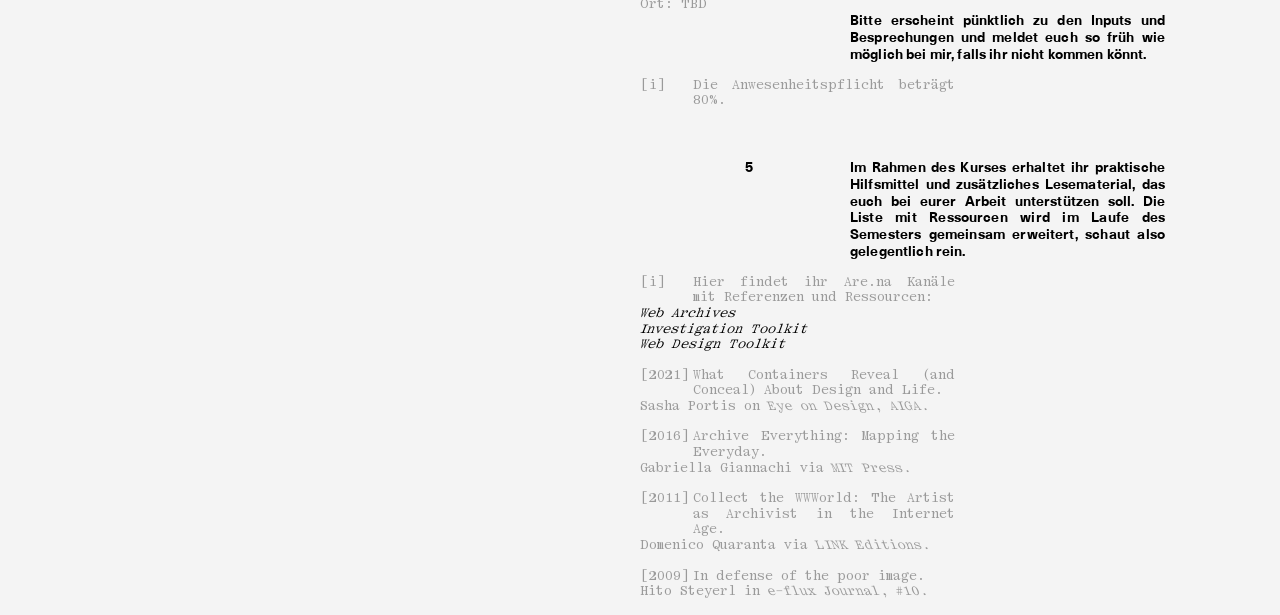
==== commit 24baf851: "Update" ====
--- a/index.html
+++ b/index.html
@@ -120,24 +120,23 @@
             <p class="time"><span>12:00</span></p>
             <p class="description">Begrüssung und Einführung</p>
             <p class="description">Revision der Lektionen</p>
-            <p class="description"><a href="Inputs/Archives/index.html" target="_blank">Input</a></p>
+            <p class="description"><a href="Inputs/Archives/index.html" target="_blank">Input: Archive</a></p>
             <p class="break">Pause</p>
-            <p class="description"><a href="Exercises/WebArchives/index.html" target="_blank">Übung</a></p>
+            <p class="description"><a href="Exercises/WebArchives/index.html" target="_blank">Übung: Web-Archive</a></p>
             <p class="break">Mittag</p>
         </div>
         <div class="textSecondary ee bottom">
             <p class="time"><span>13:00</span> –</p>
             <p class="time"><span>16:30</span></p>
-            <p class="description">Übung (cont.)</p>
+            <p class="description">Übung: Web-Archive (cont.)</p>
             <p class="description"><a href="Inputs/Aufgabenstellung/index.html" target="_blank">Aufgabenstellung Semesterprojekt</a></p>
             <p class="description">Präsentation und Diskussion</p>
-	        <p class="description">Flex</p>
         </div>
 
 
         <div class="textSecondary cc">
             <p class="link">[W2]</p>
-            <p class="description">Wir widmen uns in der zweiten Lektion der Recherche im Internet und lernen verschiedene Suchmethoden und Plattformen kennen.</p>
+            <p class="description">Wir widmen uns in der zweiten Lektion der Recherche im Internet und lernen verschiedene Suchmethoden und Plattformen kennen. Ein HTML und CSS crash course soll euch zudem dabei helfen, die wichtigsten Grundbausteine einer Webseite anwenden zu können.</p>
         </div>
         <div class="textSecondary dd">
             <p>Freitag</p>
@@ -148,19 +147,23 @@
         <div class="textSecondary ee">
             <p class="time"><span>08:30</span> –</p>
             <p class="time"><span>12:00</span></p>
-            <p class="description">Input</p>
-            <p class="description">Screening</p>
-            <p class="description">Übung</p>
+            <p class="description"><a href="https://www.geoguessr.com/" target="_blank">Einstieg: Geoguessr</a></p>
+            <p class="description"><a href="https://vimeo.com/345729820" target="_blank">Screening: Searching for the Perfect Gentleman</a></p>
+            <p class="description"><a href="Inputs/OSINT/index.html" target="_blank">Input: Open Source Investigation</a></p>
+            <p class="description"><a href="https://lehogalibertlaine.com/forensickness" target="_blank">Screening: Forensickness</a></p>
             <p class="break">Pause</p>
-            <p class="description">Übung</p>
-            <p class="description"></p>
+            <p class="description"><a href="Exercises/Investigation/index.html" target="_blank">Übung: Suchmethoden</a></p>
             <p class="break">Mittag</p>
         </div>
         <div class="textSecondary ee">
             <p class="time"><span>13:00</span> –</p>
             <p class="time"><span>16:30</span></p>
-            <p class="description">Input</p>
-            <p class="description">Diskussion</p>
+            <p class="description">Diskussion: Suchmethoden (cont.)</p>
+            <p class="description">Crash Course: HTML CSS</p>
+            <p class="break">Pause</p>
+            <p class="description">Crash Course: HTML CSS (cont.)</p>
+            <p class="description"></p>
+            
         </div>
 
         <div class="textSecondary cc top">
@@ -174,7 +177,7 @@
         </div>
         
         <div class="textSecondary cc">
-            <p class="description">Besprechungen</p>
+            <p class="description active"><a href="https://annuel.framapad.org/p/vnjj3v1aje-anz4?lang=en" target="_blank">Besprechungen</a></p>
         </div>
         <div class="textSecondary dd">
             <p>Dienstag</p>
@@ -192,12 +195,9 @@
             <p>Donnerstag</p>
             <p>22.10.2026</p>
         </div>
-        <!-- 
-       
-        
-        The students have begun to work with the material in at least one of the three given methods. The claim is incredibly important, as it leads the conceptual approach. Do the experiments back up what they want to convey? Are there new discoveries while researching additional material? Does the medium stay the same, or not?-->
-        <div class="textSecondary cc">
-            <p class="description">Besprechungen</p>
+    
+        <div class="textSecondary cc">
+            <p class="description"><a href="" target="_blank">Besprechungen</a></p>
         </div>
         <div class="textSecondary dd">
             <p>Freitag</p>
@@ -208,15 +208,15 @@
 
         <div class="textSecondary cc top">
             <p class="link">[W5]</p>
-            <p class="description">Selbstständiges Arbeiten</p>
+            <p class="description">Experimentiert weiter mit dem Material. Was lässt sich aus dem Prozess erkennen? Gibt es bestimmte Methoden, die besser funktionieren als andere? Ist die ursprüngliche Behauptung immer noch zutreffend oder muss sie angepasst werden? Welche ersten Ideen hast du für die Website, auf der das Gegenarchiv zu finden sein wird? Überlegt euch, wie man eure Sammlung navigieren kann.</p>
+            <p class="description top">Selbstständiges Arbeiten</p>
         </div>
         <div class="textSecondary dd">
             <p>Donnerstag</p>
             <p>29.10.2026</p>
         </div>
-        <!-- Continuous experimentation with the material. What does the process reveal? Are there methods that work better than others? Is the claim still accurate or does it need to be adjusted? -->
-        <div class="textSecondary cc">
-            <p class="description">Besprechungen</p>
+        <div class="textSecondary cc">
+            <p class="description"><a href="" target="_blank">Besprechungen</a></p>
         </div>
         <div class="textSecondary dd">
             <p>Freitag</p>
@@ -227,15 +227,15 @@
 
         <div class="textSecondary cc top">
             <p class="link">[W6]</p>
-            <p class="description">Selbstständiges Arbeiten</p>
+            <p class="description">Zu diesem Zeitpunkt solltet ihr über eine sorgfältig zusammengestellte Sammlung von Material für euer Gegenarchiv verfügen. Ihr stellt Folgendes vor: die Ausgangslage und das Ausgangsmaterial, das Konzept eures Gegenarchivs und eure Recherche in das gewählte Thema, sowie den aktuellen Stand eurer Experimente und deren Analyse. Ihr präsentiert zudem ein erstes Konzept zur Webseite anhand erster Skizzen oder Referenzmaterial.</p>
+            <p class="description top">Selbstständiges Arbeiten</p>
         </div>
         <div class="textSecondary dd">
             <p>Donnerstag</p>
             <p>12.11.2026</p>
         </div>
-        <!-- At this point, the students should have a currated collection of material for their counter archive. They will present: the Ausgangslage and innitial material, the concept of their counter archive, their current state of experimentation and analysis thereof. They establish a further direction, which the feedback can also help guide. Is there anything missing or unclear? How do they imagine the counter-archive could be brought together and presented? -->
-        <div class="textSecondary cc">
-            <p class="description">Zwischenpräsentationen</p>
+        <div class="textSecondary cc">
+            <p class="description"><a href="" target="_blank">Zwischenpräsentationen</a></p>
         </div>
         <div class="textSecondary dd">
             <p>Freitag</p>
@@ -246,15 +246,17 @@
 
         <div class="textSecondary cc top">
             <p class="link">[W7]</p>
-            <p class="description">Selbstständiges Arbeiten</p>
+            <p class="description">            
+            Macht eure letzten Experimente mit dem Material. Gibt es Methoden, die noch nicht untersucht wurden oder Feedback von den Zwischenpräsentationen, welches ihr entgegennehmen möchtet? Das Web-Konzept soll weiter ausgearbeitet werden. Welche Struktur und visuelle Sprache unterstützen dein Material und deine Aussage am besten?
+            </p>
+            <p class="description top">Selbstständiges Arbeiten</p>
         </div>
         <div class="textSecondary dd">
             <p>Donnerstag</p>
             <p>19.11.2026</p>
         </div>
-        <!-- Further experimentation with the material. Are there methods that have not been explored yet? Start to think about the container based off of the collection, as well as the findings from your experiments? What structure and interface best supports your claim? -->
-        <div class="textSecondary cc">
-            <p class="description">Besprechungen</p>
+        <div class="textSecondary cc">
+            <p class="description"><a href="" target="_blank">Besprechungen</a></p>
         </div>
         <div class="textSecondary dd">
             <p>Freitag</p>
@@ -265,15 +267,16 @@
 
         <div class="textSecondary cc top">
             <p class="link">[W8]</p>
-            <p class="description">Selbstständiges Arbeiten</p>
+            <p class="description">Begint mit dem Aufbau des Gegenarchivs. Trifft eine Auswahl des gesammelten und bearbeiteten Materials und entscheidet, welche der erforschten Methoden in die endgültige Umsetzung einbezieht werden sollen. Erstellt die Grundstruktur eurer Webseiten. Es geht noch nicht um Details, sondern um die grundsätzliche Navigation und das grobe Gestaltungskonzept.
+            </p>
+            <p class="description top">Selbstständiges Arbeiten</p>
         </div>
         <div class="textSecondary dd">
             <p>Donnerstag</p>
             <p>26.11.2026</p>
         </div>
-        <!-- Start constructing your counter archive based on the methods previously explored. Decide what methods to include in your final representation. Build the base structure of your website, do not worry about details. -->
-        <div class="textSecondary cc">
-            <p class="description">Besprechungen</p>
+        <div class="textSecondary cc">
+            <p class="description"><a href="" target="_blank">Besprechungen</a></p>
         </div>
         <div class="textSecondary dd">
             <p>Freitag</p>
@@ -284,15 +287,15 @@
 
         <div class="textSecondary cc top">
             <p class="link">[W9]</p>
-            <p class="description">Selbstständiges Arbeiten</p>
+            <p class="description">Arbeitet weiter an euren Webseiten. Die Struktur, das Navigationskonzept und die wichtigsten Gestaltungselemente sollten vorhanden sein.</p>
+            <p class="description top">Selbstständiges Arbeiten</p>
         </div>
         <div class="textSecondary dd">
             <p>Donnerstag</p>
             <p>03.12.2026</p>
         </div>
-        <!-- How have students developed their website so far? The overall structure and main design elements should be present. -->
-        <div class="textSecondary cc">
-            <p class="description">Besprechungen</p>
+        <div class="textSecondary cc">
+            <p class="description"><a href="" target="_blank">Besprechungen</a></p>
         </div>
         <div class="textSecondary dd">
             <p>Freitag</p>
@@ -303,15 +306,16 @@
 
         <div class="textSecondary cc top">
             <p class="link">[W10]</p>
-            <p class="description">Selbstständiges Arbeiten</p>
+            <p class="description"> Vertieft die Gestaltung eurer Webseiten. Am Freitag laden wir gemeinsam die aktuellen Webseiten auf GitHub hoch. Ihr lernt, wie ihr eure Seite aktualisieren, pflegen und veröffentlichen könnt. Dieser Tag ist ausserdem den Gruppenmentorings gewidmet, bei denen ihr euch in kleineren Gruppen gegenseitig Feedback geben könnt.</p>
+            <p class="description top">Selbstständiges Arbeiten</p>
         </div>
         <div class="textSecondary dd">
             <p>Donnerstag</p>
             <p>10.12.2026</p>
         </div>
-        <!-- Students will upload their current website onto github and know how to update, maintain, and publish their site onto pages. This day is also dedicated to group mentorings, in which the students will provide feedback to eachother in smaller groups. -->
-        <div class="textSecondary cc">
-            <p class="description">Input/Besprechungen</p>
+     
+        <div class="textSecondary cc">
+            <p class="description">Input/<a href="" target="_blank">Besprechungen</a></p>
         </div>
         <div class="textSecondary dd">
             <p>Freitag</p>
@@ -322,15 +326,16 @@
 
         <div class="textSecondary cc top">
             <p class="link">[W11]</p>
-            <p class="description">Selbstständiges Arbeiten</p>
+            <p class="description">Optimiert eure Webseiten und fügt Ergänzungen hinzu, wo nötig.</p>
+            <p class="description top">Selbstständiges Arbeiten</p>
         </div>
         <div class="textSecondary dd">
             <p>Mittwoch</p>
             <p>16.12.2026</p>
         </div>
-        <!-- Refining the website before the holidays. How does the structure hold up? Does the navigation support the claim and guide the viewer according to your concept? -->
-        <div class="textSecondary cc">
-            <p class="description">Besprechungen</p>
+ 
+        <div class="textSecondary cc">
+            <p class="description"><a href="" target="_blank">Besprechungen</a></p>
         </div>
         <div class="textSecondary dd">
             <p>Donnerstag</p>
@@ -345,15 +350,15 @@
 
         <div class="textSecondary cc top">
             <p class="link">[W12]</p>
-            <p class="description">Selbstständiges Arbeiten</p>
+            <p class="description">Die letzten Details werden ausgearbeiten: Typografie, Medien und Interaktionen werden verfeinern, Fehler werden noch behoben.</p>
+            <p class="description top">Selbstständiges Arbeiten</p>
         </div>
         <div class="textSecondary dd">
             <p>Donnerstag</p>
             <p>07.01.2026</p>
         </div>
-        <!-- Details and refining of the typography, images and interactions, debugging. -->
-        <div class="textSecondary cc">
-            <p class="description">Besprechungen</p>
+        <div class="textSecondary cc">
+            <p class="description"><a href="" target="_blank">Besprechungen</a></p>
         </div>
         <div class="textSecondary dd">
             <p>Freitag</p>
@@ -371,7 +376,7 @@
             <p>12.01.2027</p>
         </div>
         <div class="textSecondary cc">
-            <p class="description">Schlusspräsentationen</p>
+            <p class="description"><a href="" target="_blank">Schlusspräsentationen</a></p>
         </div>
         <div class="textSecondary dd">
             <p>Mittwoch</p>
@@ -395,15 +400,22 @@
             5   
         </div>
         <div class="textPrimary bb">
-            <p>Im Rahmen des Kurses erhaltet ihr praktische Hilfsmittel und zusätzliches Lesematerial, das euch bei eurer Arbeit unterstützen soll. Eine Liste mit Ressourcen wird in Kürze verfügbar gestellt und im Laufe des Semesters gemeinsam erweitert, schaut also gelegentlich rein.</p>
+            <p>Im Rahmen des Kurses erhaltet ihr praktische Hilfsmittel und zusätzliches Lesematerial, das euch bei eurer Arbeit unterstützen soll. Die Liste mit Ressourcen wird im Laufe des Semesters gemeinsam erweitert, schaut also gelegentlich rein.</p>
         </div>
         <div class="textSecondary cc top">
             <p class="link">[i]</p>
-            <p class="description">Hier wird zu Beginn des Fachs eine Liste an Ressourcen für die Praktische Auseinandersetzung mit euren Themen verlinkt.</p>
-        </div>
-        <div class="textSecondary dd bottom">
-            <p></p>
-        </div>
+            <p class="description">Hier findet ihr Are.na Kanäle mit Referenzen und Ressourcen:</p>
+        </div>
+        <div class="textSecondary dd">
+            <p class="active"><a href="https://www.are.na/counter-archives-qr1cbatv1m4/web-archives-w9o6hhorgpm" target="_blank">Web Archives</a></p>
+        </div>
+        <div class="textSecondary dd">
+            <p class="active"><a href="https://www.are.na/counter-archives-qr1cbatv1m4/investigation-toolkit" target="_blank">Investigation Toolkit</a></p>
+        </div>
+        <div class="textSecondary dd">
+            <p class="active"><a href="https://www.are.na/counter-archives-qr1cbatv1m4/web-design-toolkit" target="_blank">Web Design Toolkit</a></p>
+        </div>
+
         <div class="textSecondary cc top">
             <p class="link">[2021]</p>
             <p class="description">What Containers Reveal (and Conceal) About Design and Life.</p>
--- a/style.css
+++ b/style.css
@@ -20,7 +20,7 @@
     --letter-spacing-secondary: 0em;
     --text-color-primary: #000000;
     --text-color-secondary: #9a9a9a;
-    --text-color-active: #8efa30;
+    --text-color-active: #ff1010;
     --background-color: #f4f4f4;
     --margin-large: 50px;
     --margin-small: 15px;
@@ -256,8 +256,10 @@
 }
 
 .active {
-    text-emphasis: "x" var(--text-color-active);
-    text-emphasis-position: under;
+    /* text-emphasis: "^" var(--text-color-active);
+    text-emphasis-position: under; */
+    color: var(--text-color-primary);
+    transform: skewX(-20deg);
 }
 
 
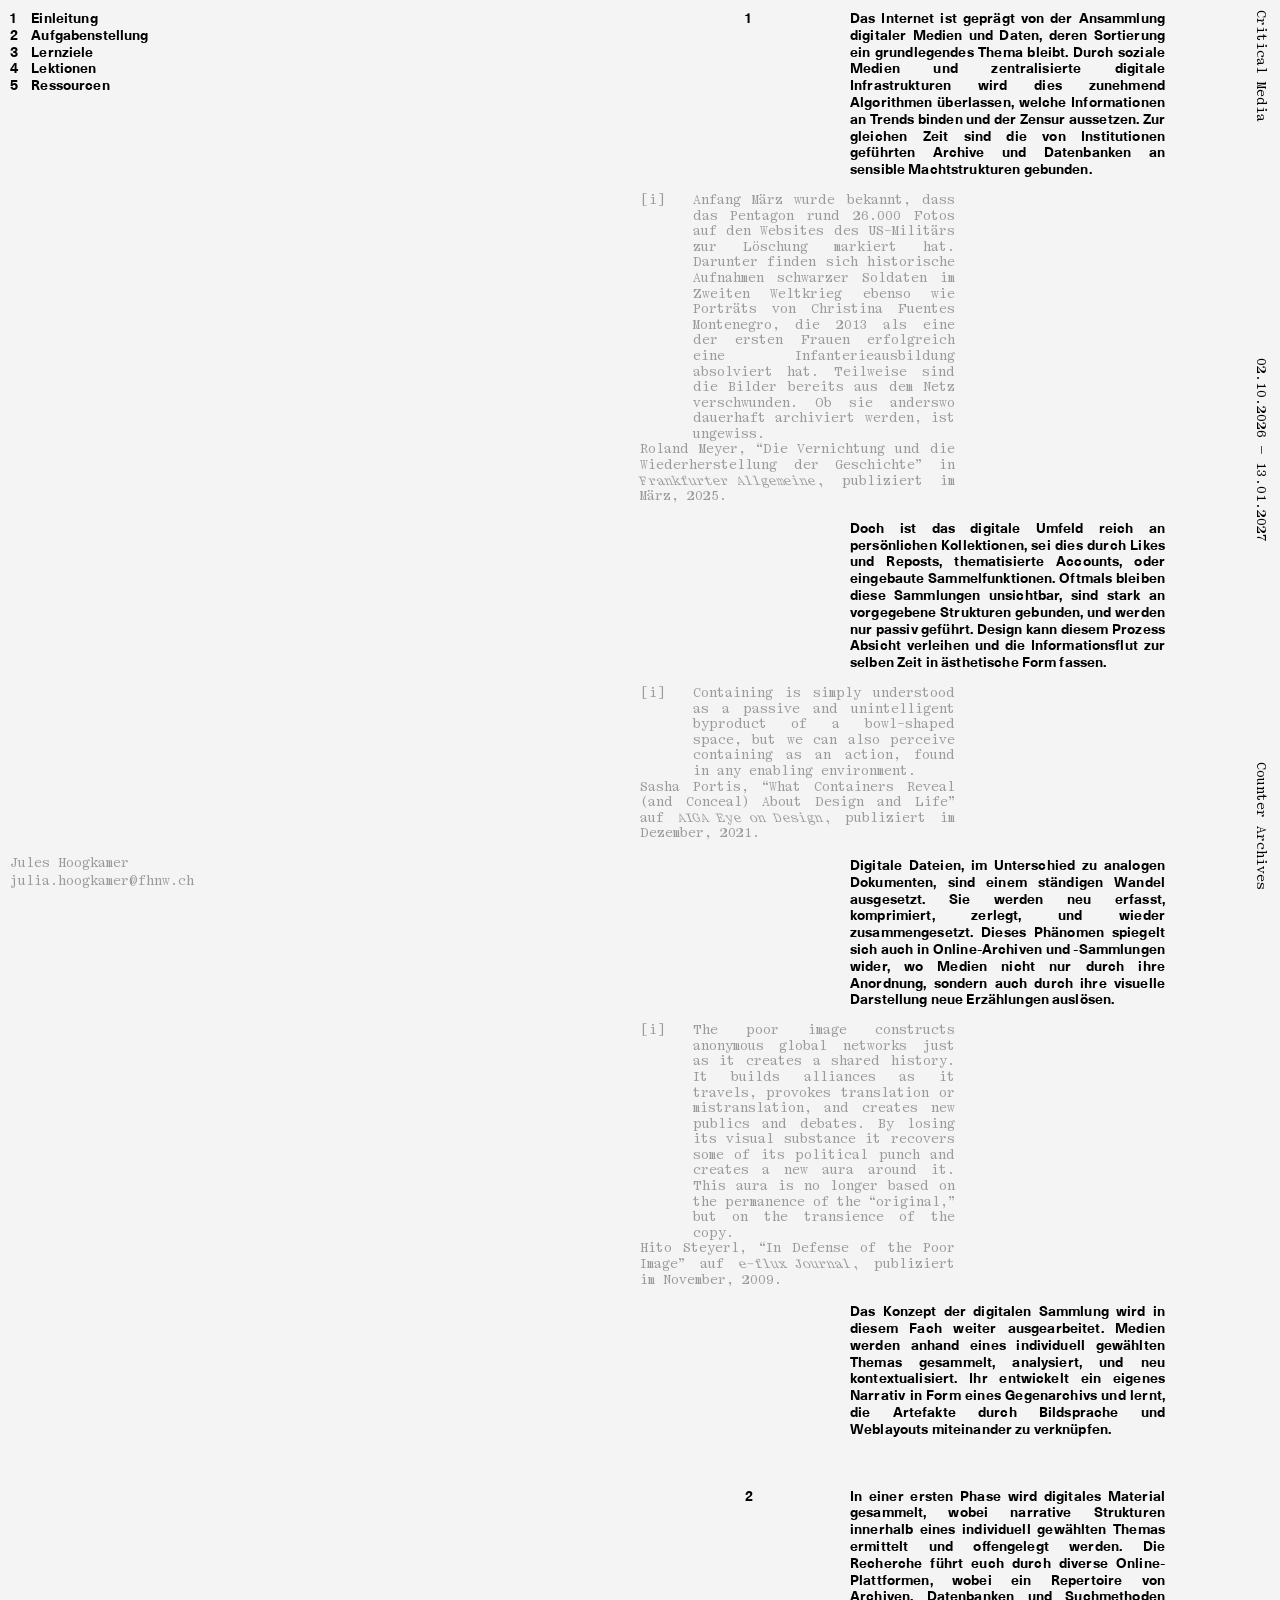
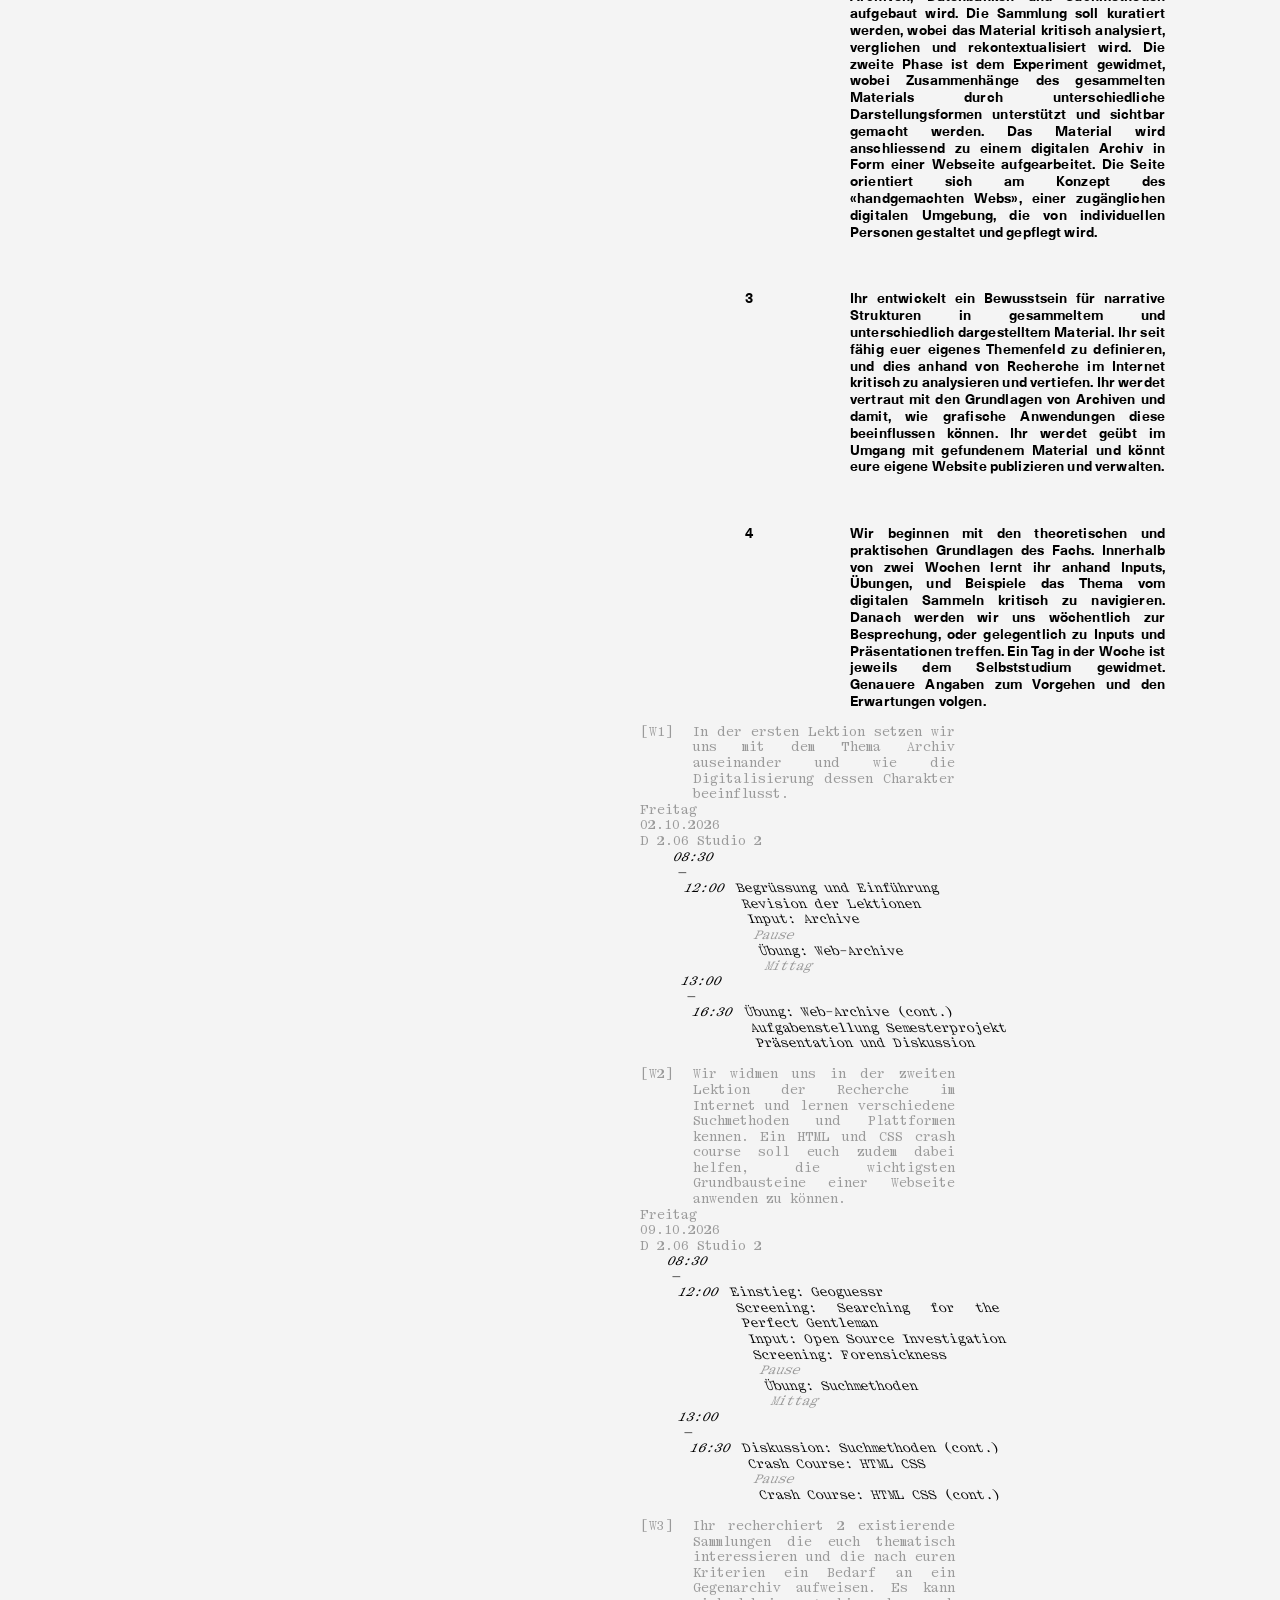
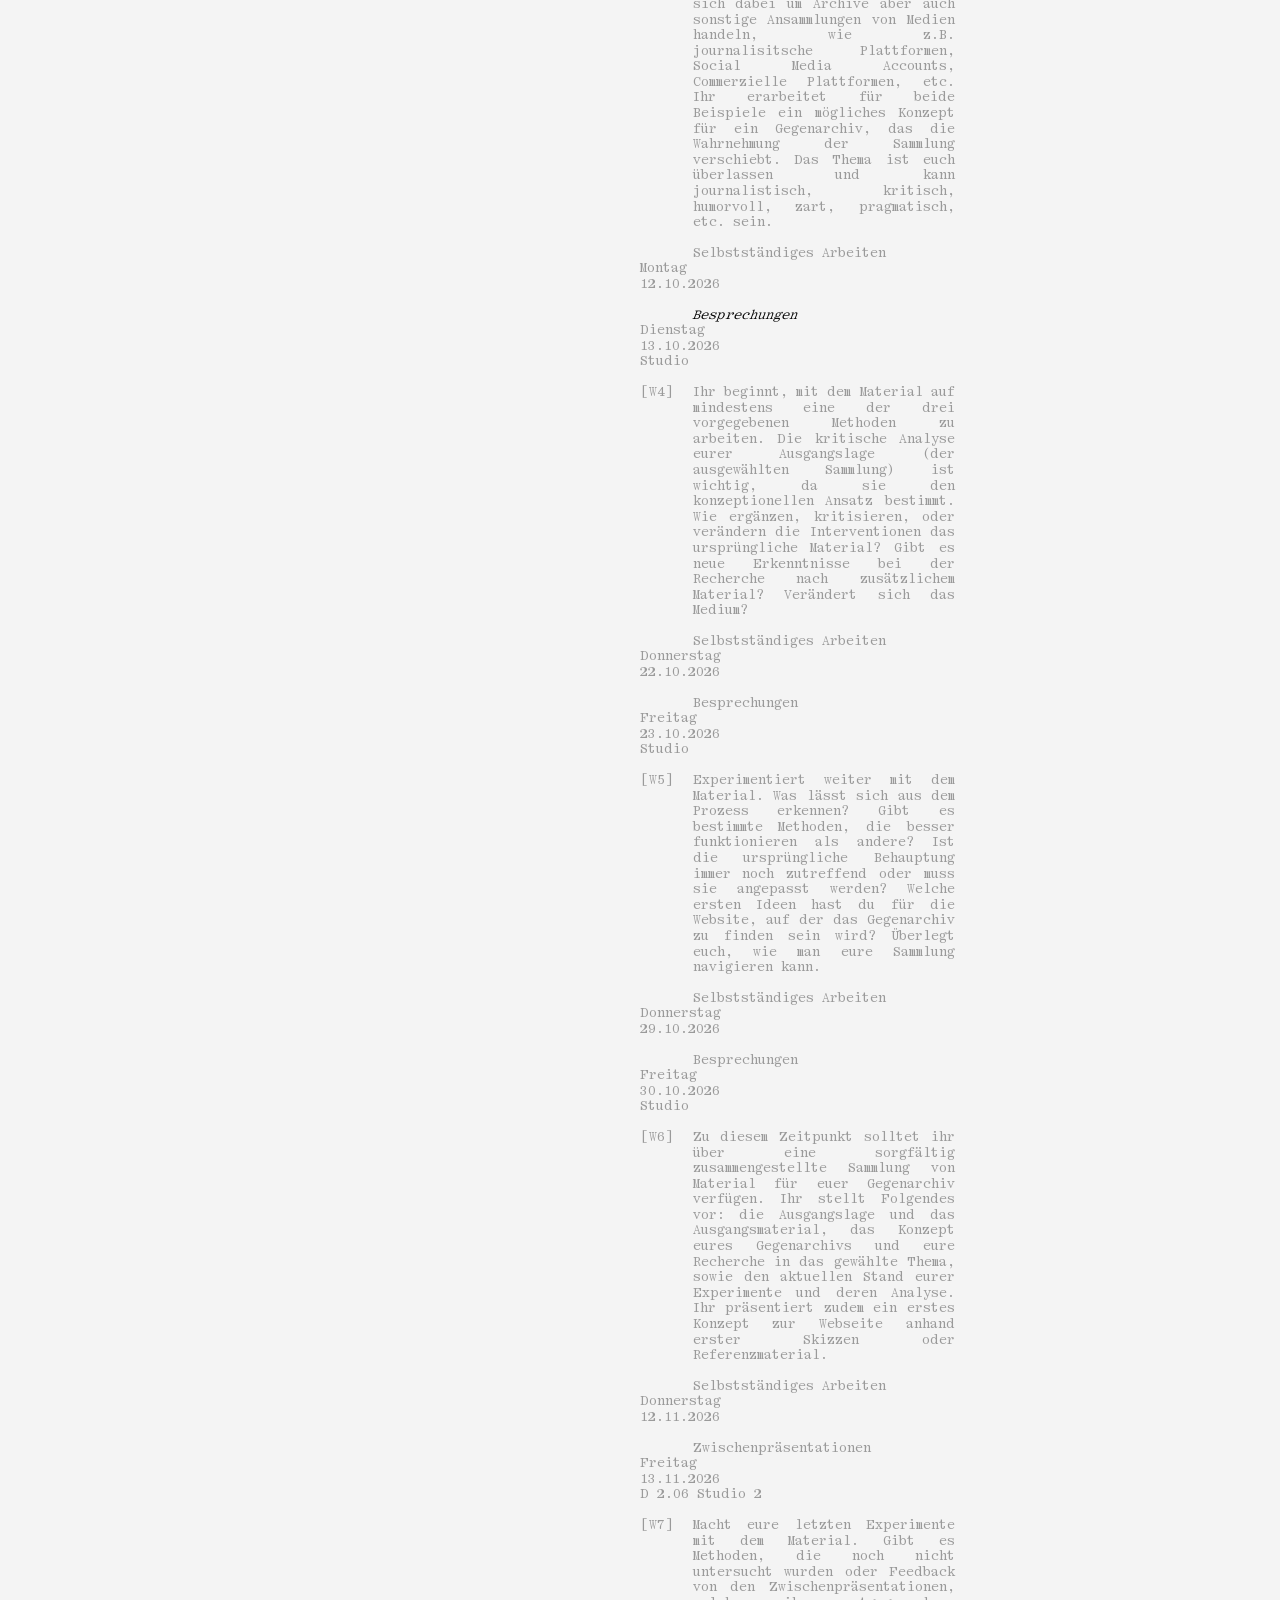
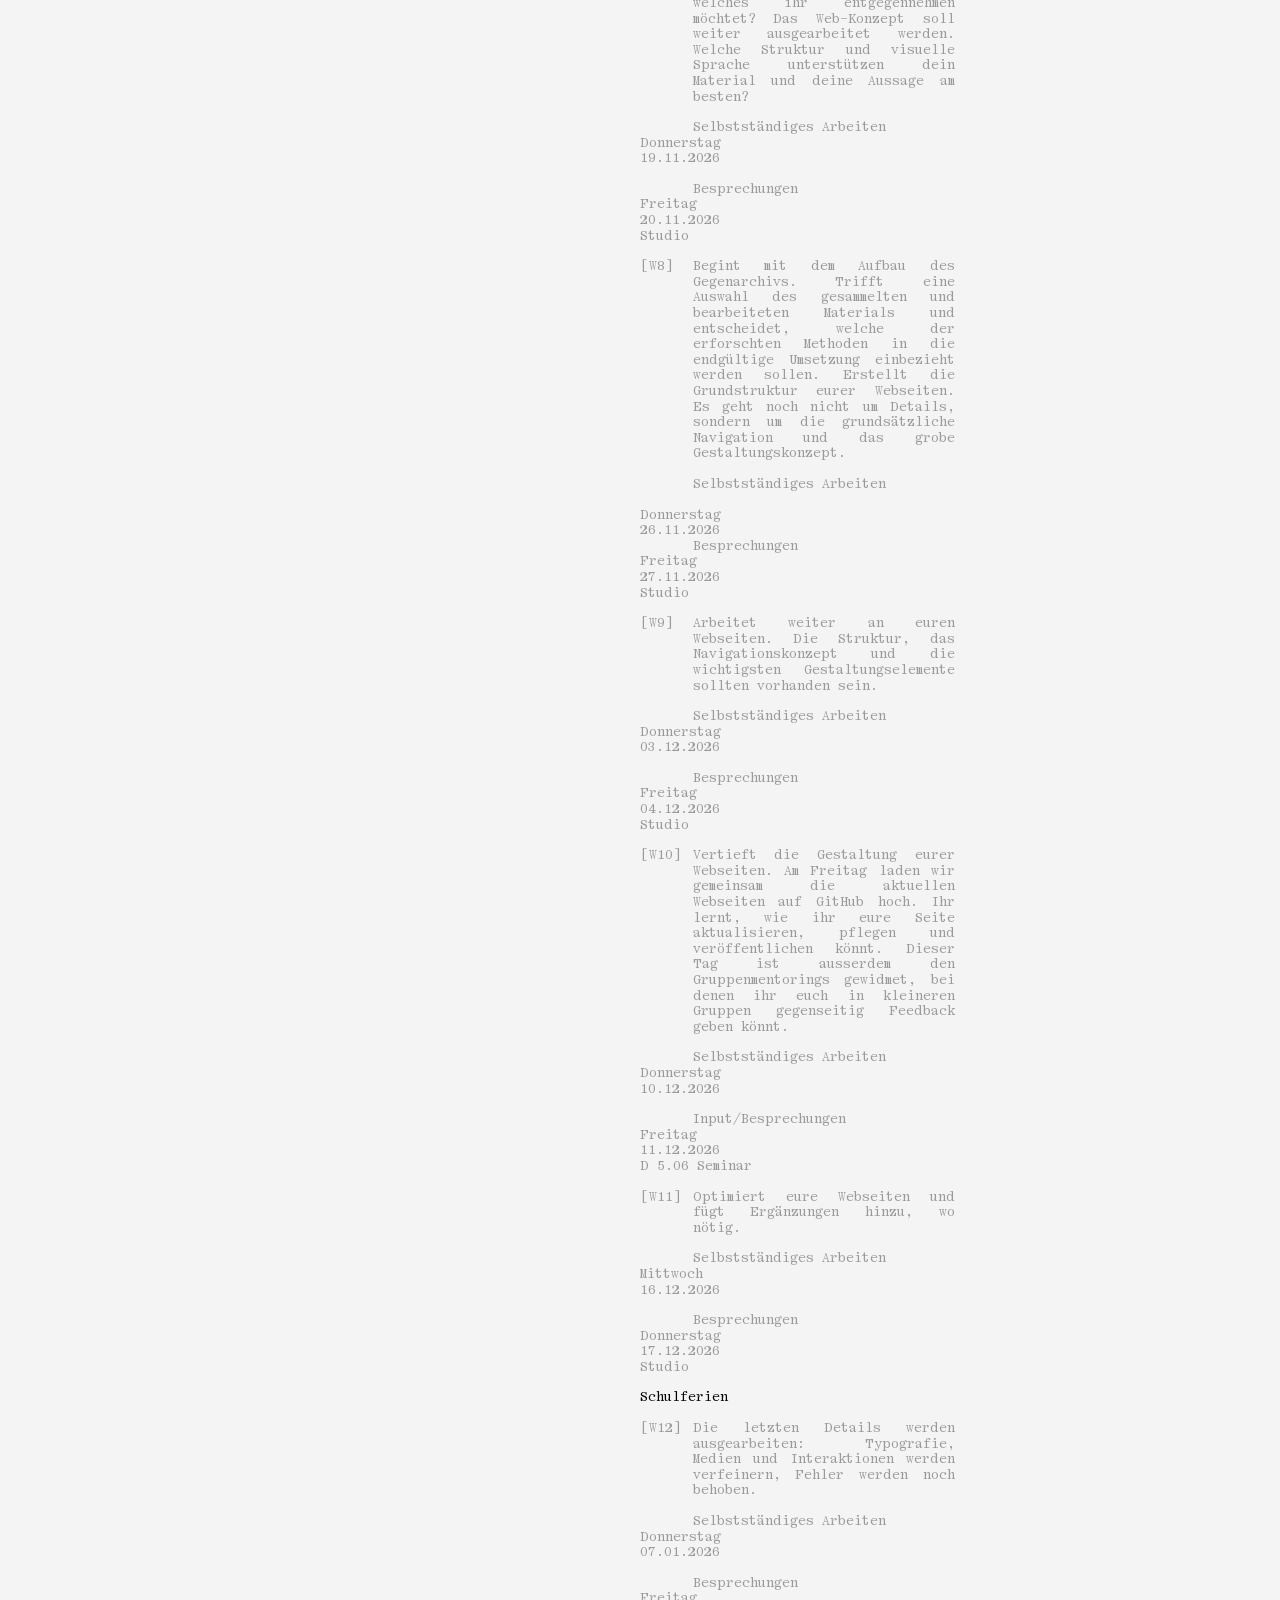
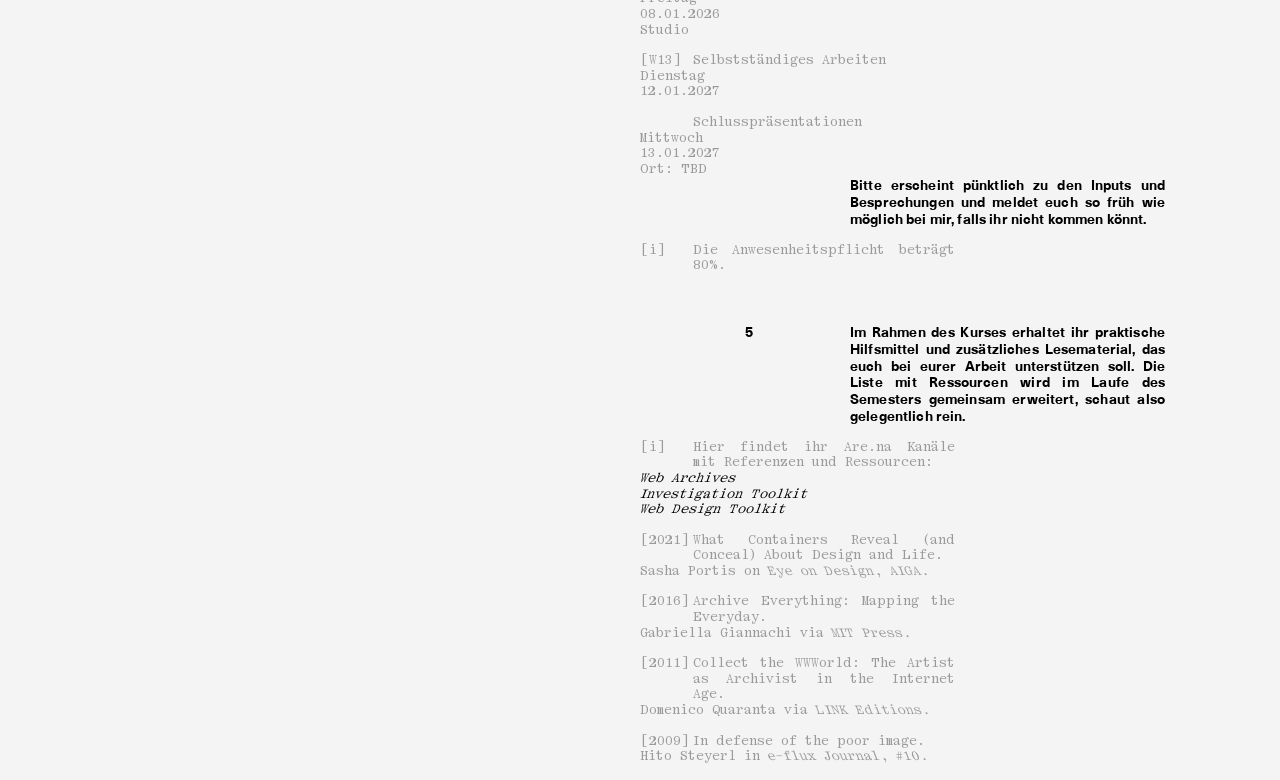
==== commit 45f0598f: "Update index.html" ====
--- a/index.html
+++ b/index.html
@@ -147,7 +147,7 @@
         <div class="textSecondary ee">
             <p class="time"><span>08:30</span> –</p>
             <p class="time"><span>12:00</span></p>
-            <p class="description"><a href="https://www.geoguessr.com/" target="_blank">Einstieg: Geoguessr</a></p>
+            <p class="description"><a href="https://openguessr.com/" target="_blank">Einstieg: Geoguessr</a></p>
             <p class="description"><a href="https://vimeo.com/345729820" target="_blank">Screening: Searching for the Perfect Gentleman</a></p>
             <p class="description"><a href="Inputs/OSINT/index.html" target="_blank">Input: Open Source Investigation</a></p>
             <p class="description"><a href="https://lehogalibertlaine.com/forensickness" target="_blank">Screening: Forensickness</a></p>
@@ -176,7 +176,7 @@
             <p>12.10.2026</p>
         </div>
         
-        <div class="textSecondary cc">
+        <div class="textSecondary cc top">
             <p class="description active"><a href="https://annuel.framapad.org/p/vnjj3v1aje-anz4?lang=en" target="_blank">Besprechungen</a></p>
         </div>
         <div class="textSecondary dd">
@@ -196,7 +196,7 @@
             <p>22.10.2026</p>
         </div>
     
-        <div class="textSecondary cc">
+        <div class="textSecondary cc top">
             <p class="description"><a href="" target="_blank">Besprechungen</a></p>
         </div>
         <div class="textSecondary dd">
@@ -215,7 +215,7 @@
             <p>Donnerstag</p>
             <p>29.10.2026</p>
         </div>
-        <div class="textSecondary cc">
+        <div class="textSecondary cc top">
             <p class="description"><a href="" target="_blank">Besprechungen</a></p>
         </div>
         <div class="textSecondary dd">
@@ -234,7 +234,7 @@
             <p>Donnerstag</p>
             <p>12.11.2026</p>
         </div>
-        <div class="textSecondary cc">
+        <div class="textSecondary cc top">
             <p class="description"><a href="" target="_blank">Zwischenpräsentationen</a></p>
         </div>
         <div class="textSecondary dd">
@@ -255,7 +255,7 @@
             <p>Donnerstag</p>
             <p>19.11.2026</p>
         </div>
-        <div class="textSecondary cc">
+        <div class="textSecondary cc top">
             <p class="description"><a href="" target="_blank">Besprechungen</a></p>
         </div>
         <div class="textSecondary dd">
@@ -271,7 +271,7 @@
             </p>
             <p class="description top">Selbstständiges Arbeiten</p>
         </div>
-        <div class="textSecondary dd">
+        <div class="textSecondary dd top">
             <p>Donnerstag</p>
             <p>26.11.2026</p>
         </div>
@@ -294,7 +294,7 @@
             <p>Donnerstag</p>
             <p>03.12.2026</p>
         </div>
-        <div class="textSecondary cc">
+        <div class="textSecondary cc top">
             <p class="description"><a href="" target="_blank">Besprechungen</a></p>
         </div>
         <div class="textSecondary dd">
@@ -314,7 +314,7 @@
             <p>10.12.2026</p>
         </div>
      
-        <div class="textSecondary cc">
+        <div class="textSecondary cc top">
             <p class="description">Input/<a href="" target="_blank">Besprechungen</a></p>
         </div>
         <div class="textSecondary dd">
@@ -334,7 +334,7 @@
             <p>16.12.2026</p>
         </div>
  
-        <div class="textSecondary cc">
+        <div class="textSecondary cc top">
             <p class="description"><a href="" target="_blank">Besprechungen</a></p>
         </div>
         <div class="textSecondary dd">
@@ -357,7 +357,7 @@
             <p>Donnerstag</p>
             <p>07.01.2026</p>
         </div>
-        <div class="textSecondary cc">
+        <div class="textSecondary cc top">
             <p class="description"><a href="" target="_blank">Besprechungen</a></p>
         </div>
         <div class="textSecondary dd">
@@ -375,7 +375,7 @@
             <p>Dienstag</p>
             <p>12.01.2027</p>
         </div>
-        <div class="textSecondary cc">
+        <div class="textSecondary cc top">
             <p class="description"><a href="" target="_blank">Schlusspräsentationen</a></p>
         </div>
         <div class="textSecondary dd">
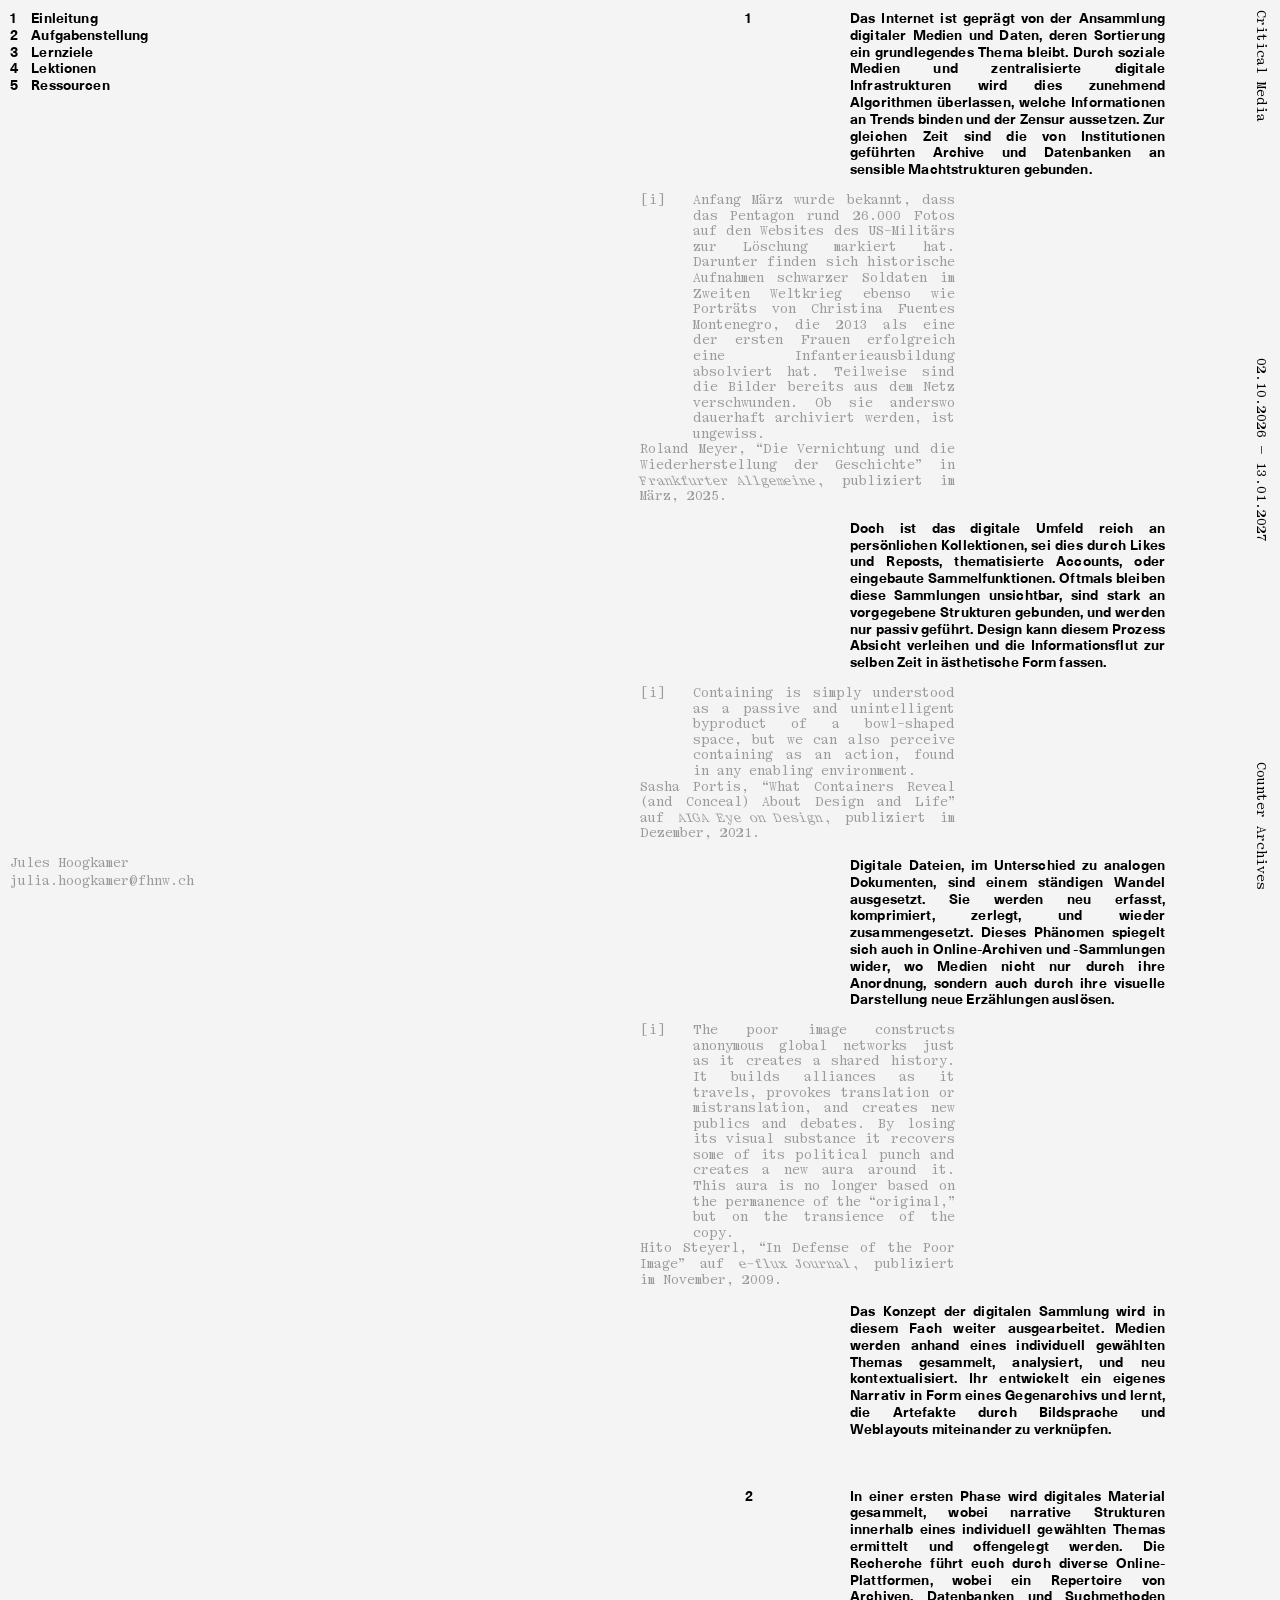
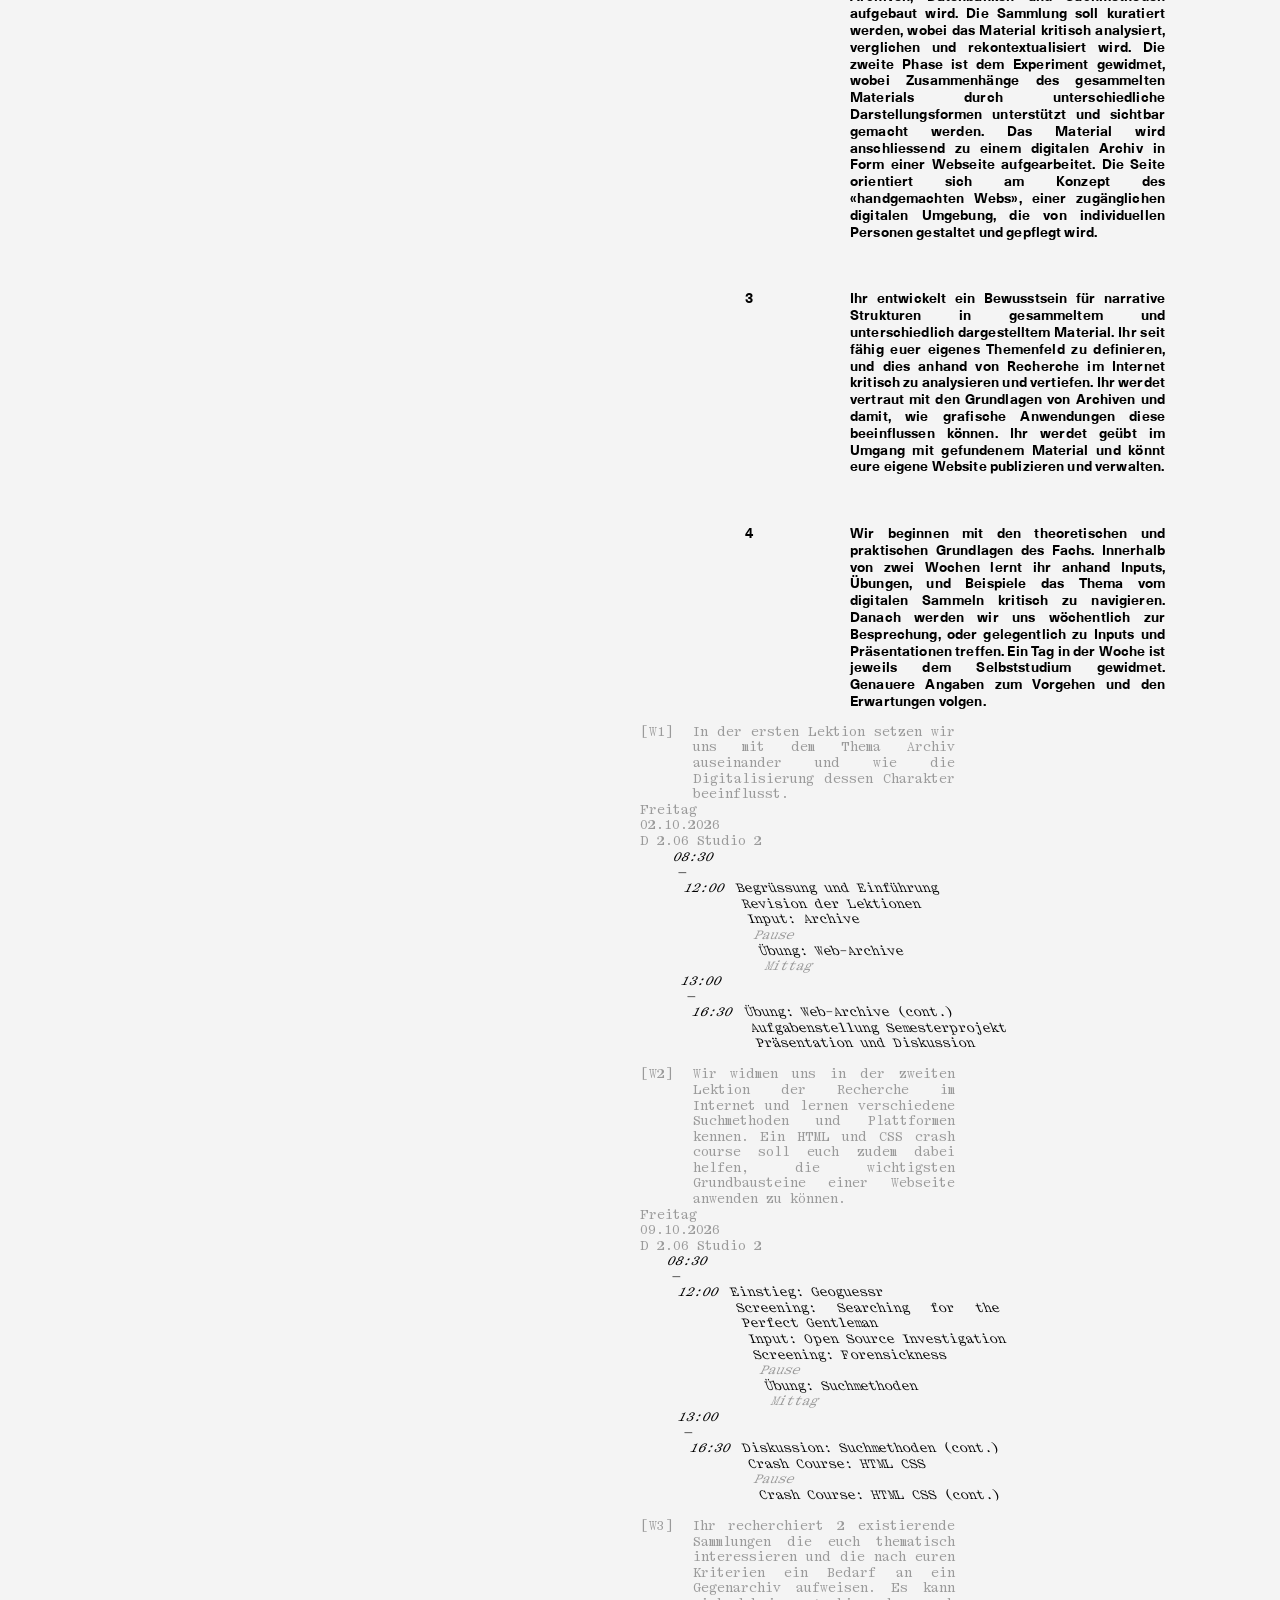
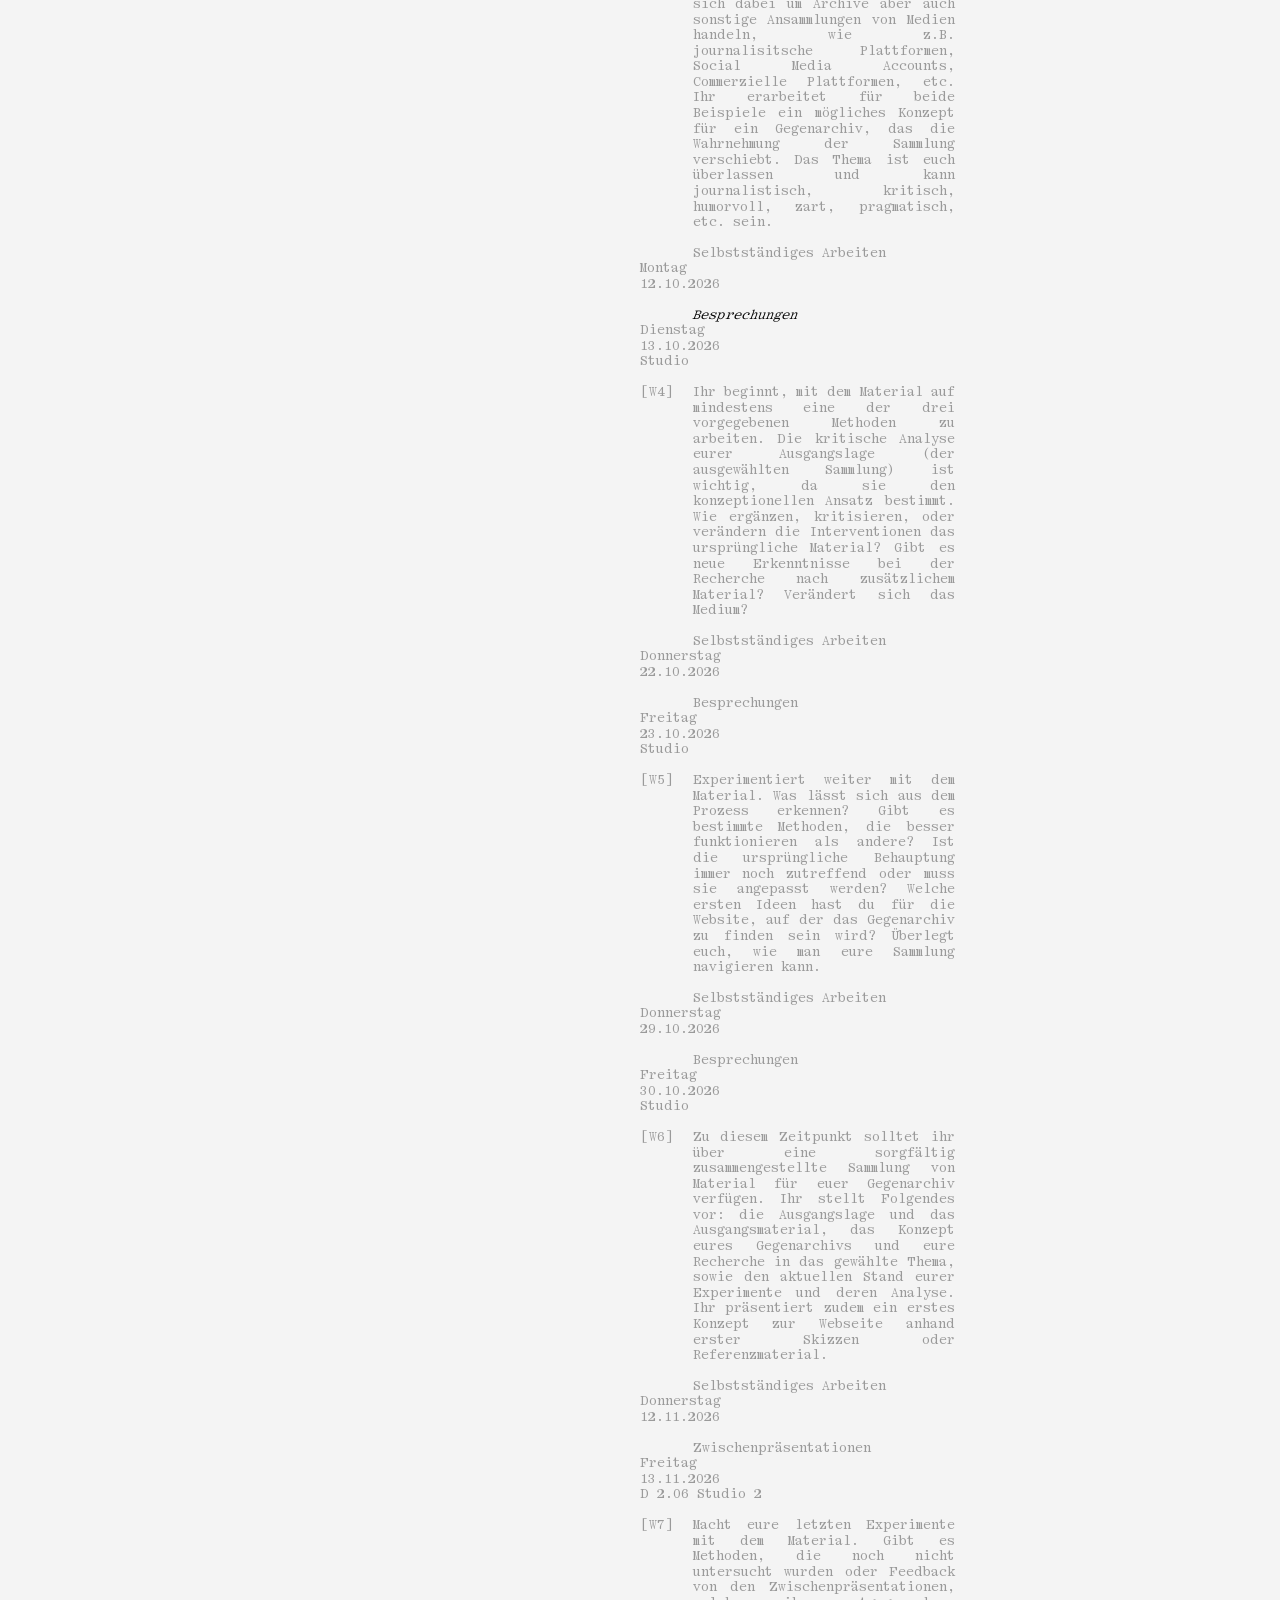
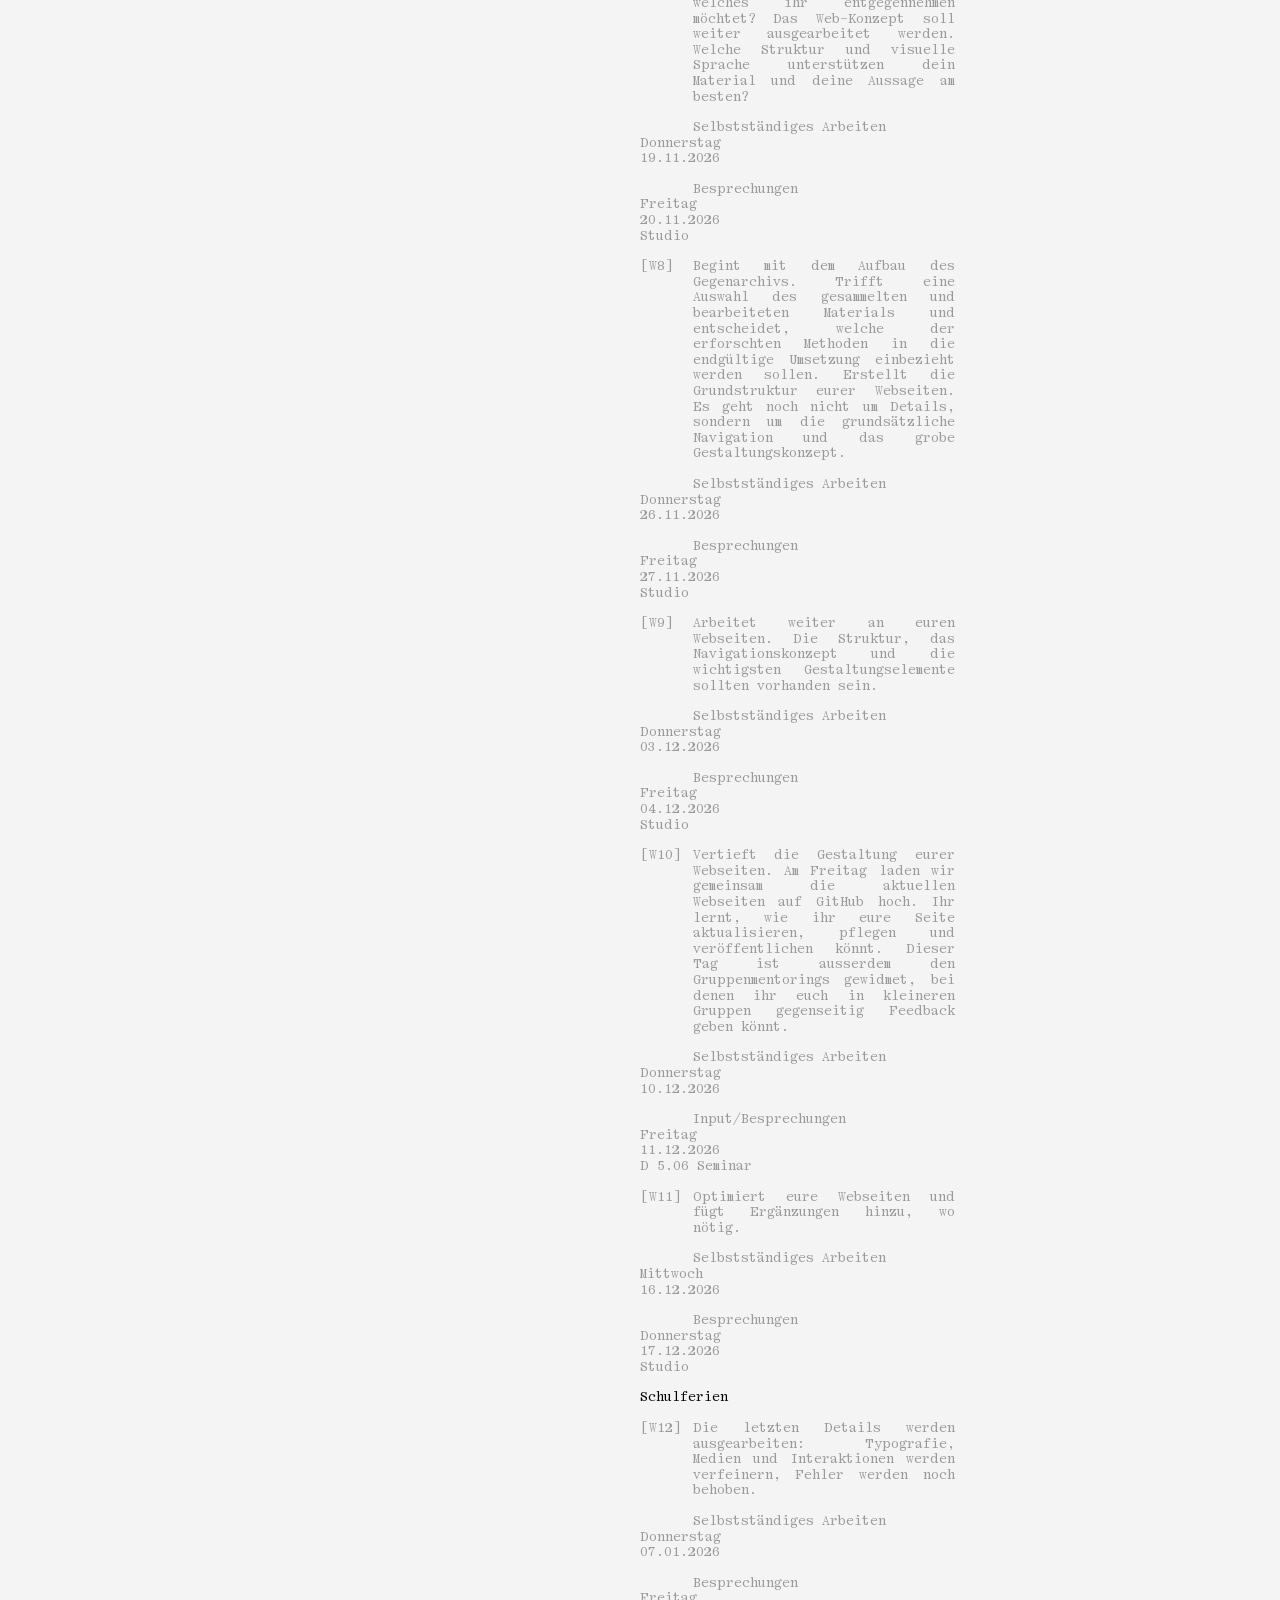
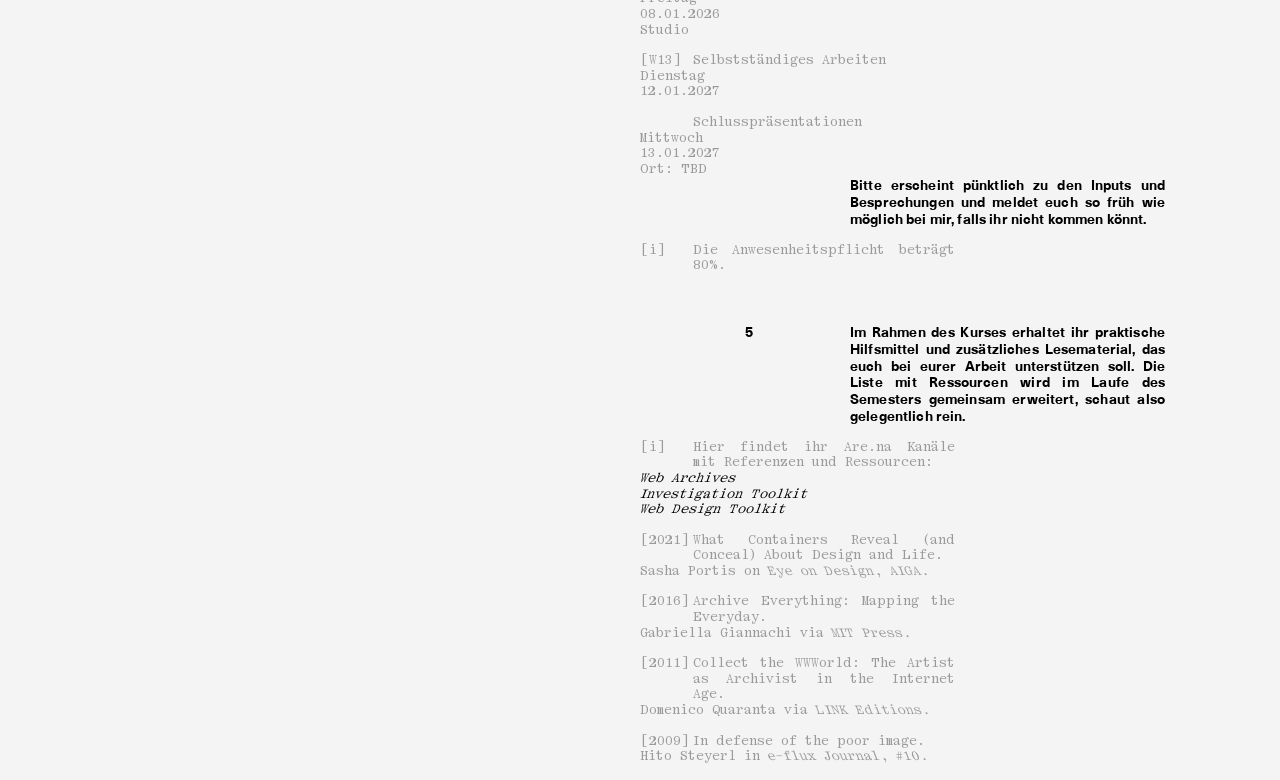
==== commit a379fe6e: "Links" ====
--- a/index.html
+++ b/index.html
@@ -271,11 +271,11 @@
             </p>
             <p class="description top">Selbstständiges Arbeiten</p>
         </div>
-        <div class="textSecondary dd top">
+        <div class="textSecondary dd">
             <p>Donnerstag</p>
             <p>26.11.2026</p>
         </div>
-        <div class="textSecondary cc">
+        <div class="textSecondary cc top">
             <p class="description"><a href="" target="_blank">Besprechungen</a></p>
         </div>
         <div class="textSecondary dd">
--- a/style.css
+++ b/style.css
@@ -67,6 +67,10 @@
     cursor: pointer;
 }
 
+a:hover {
+    color:#f00707;
+}
+
 
 .textPrimary{
     font-family: var(--font-family-primary);
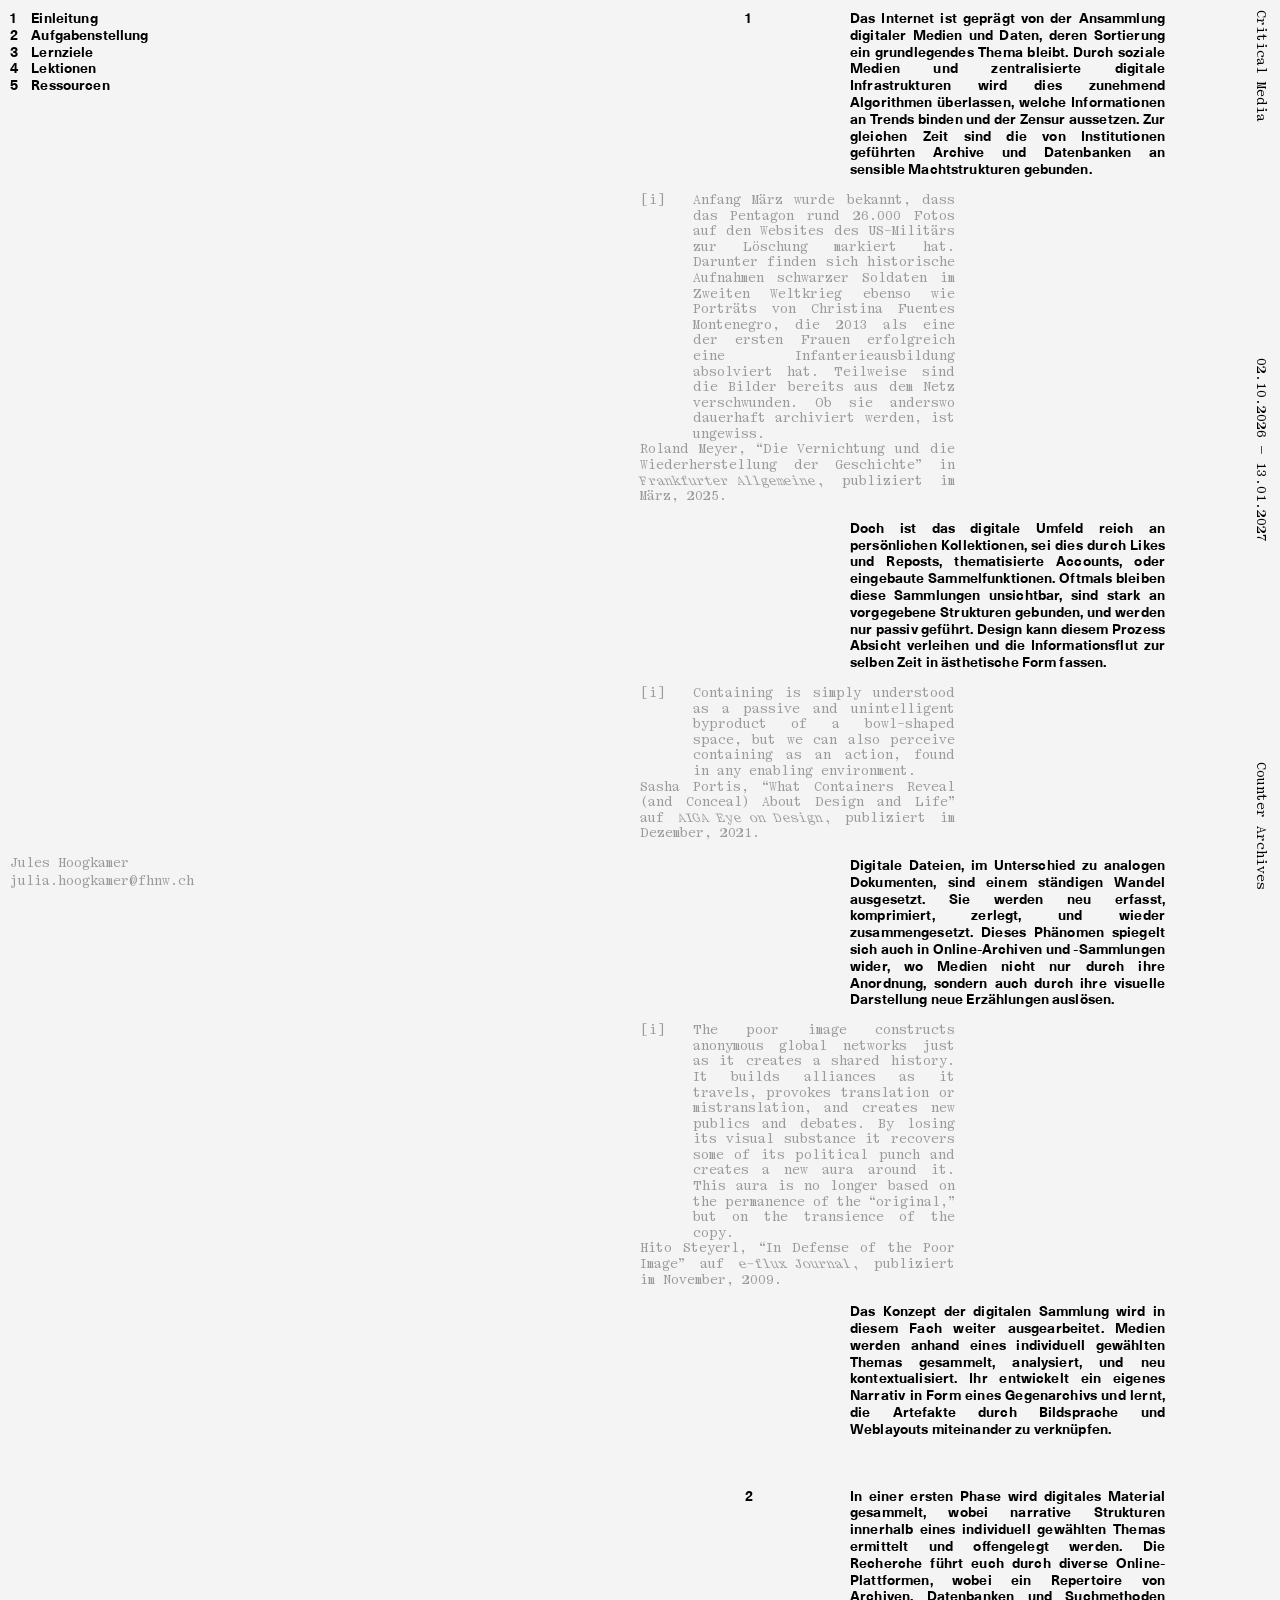
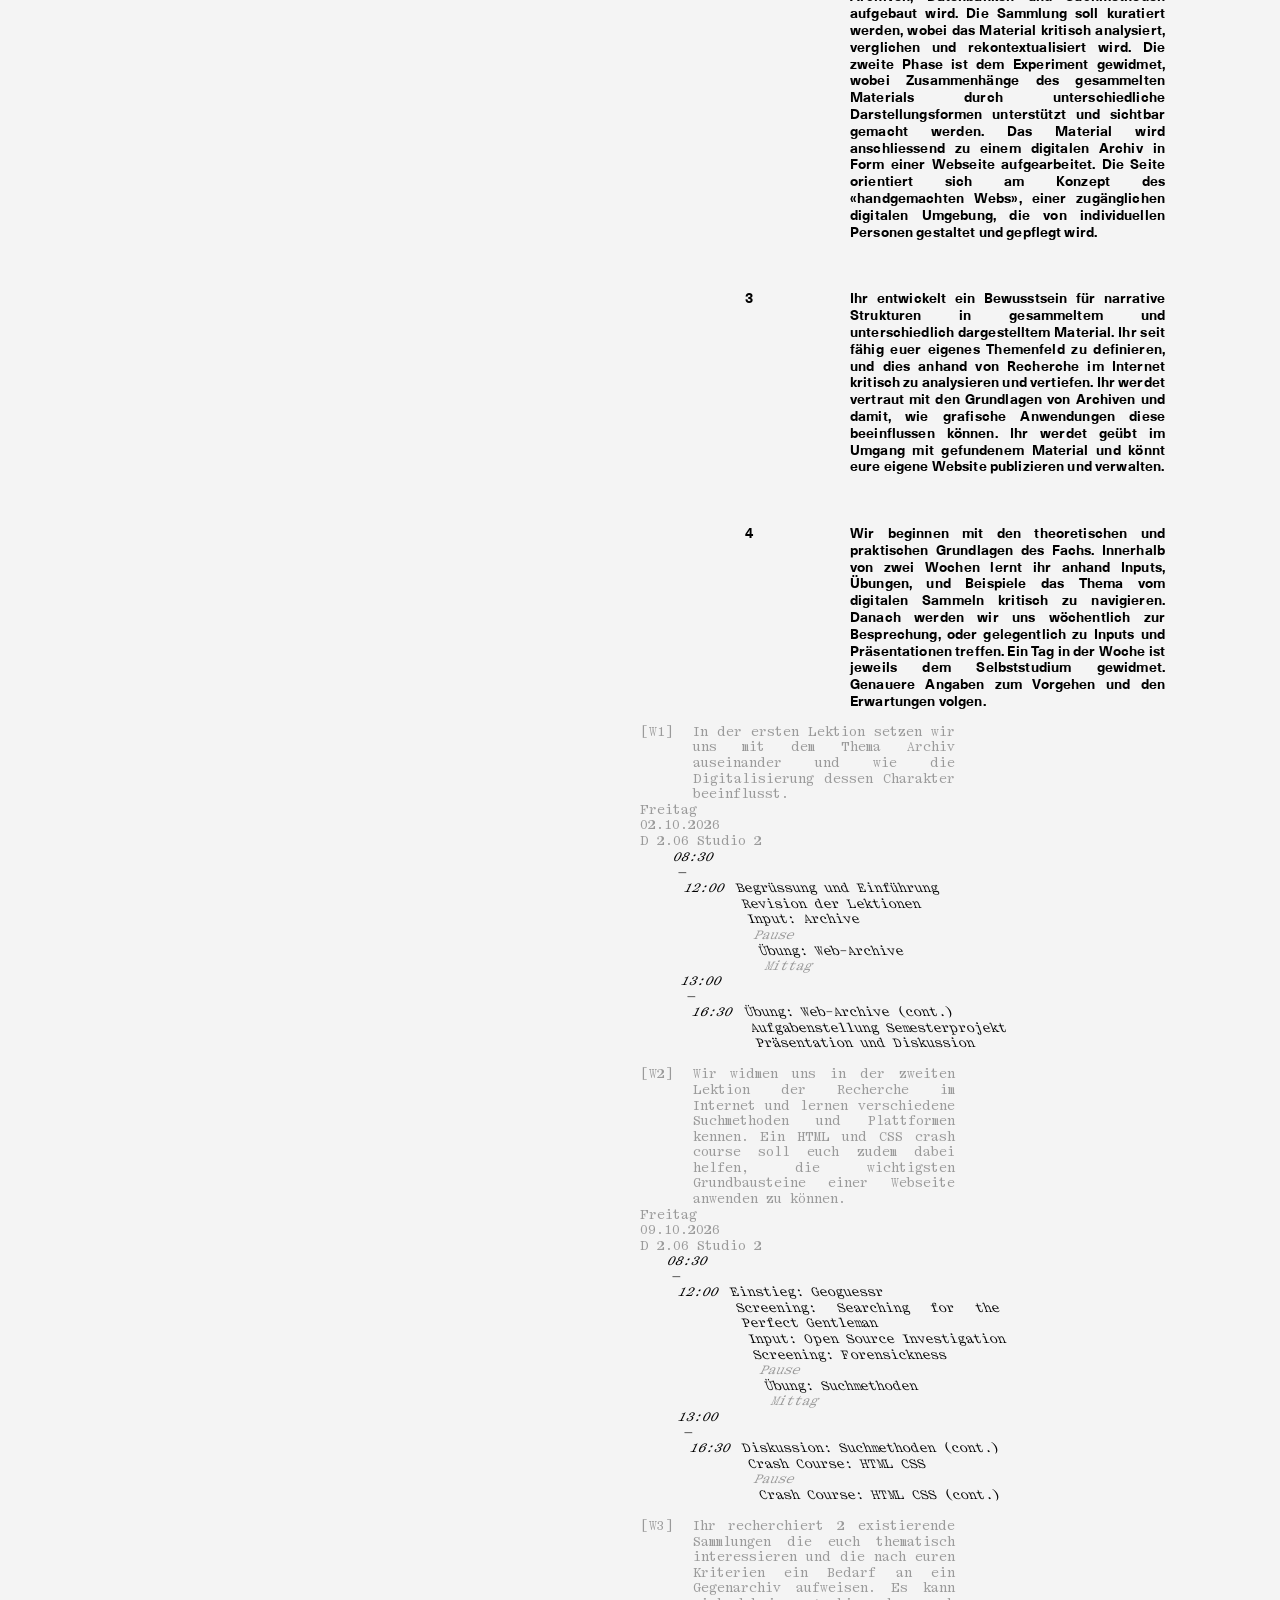
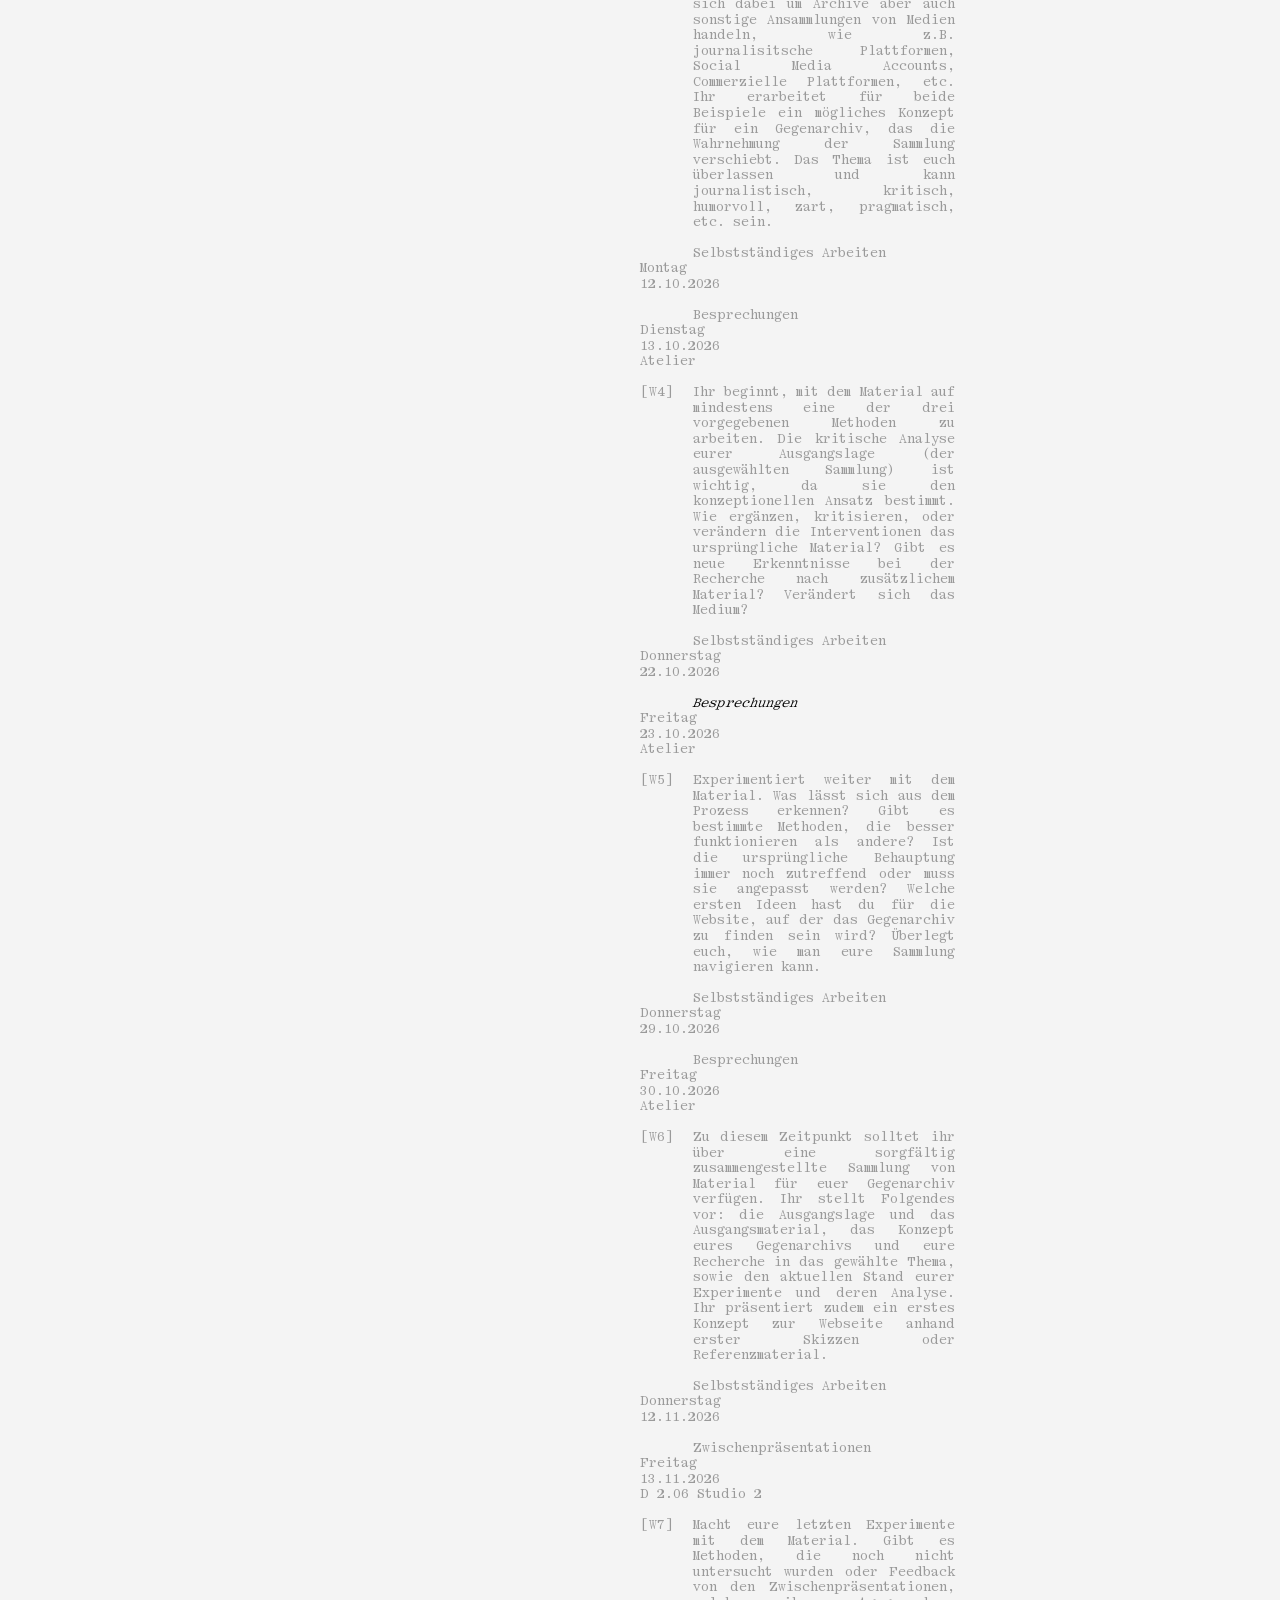
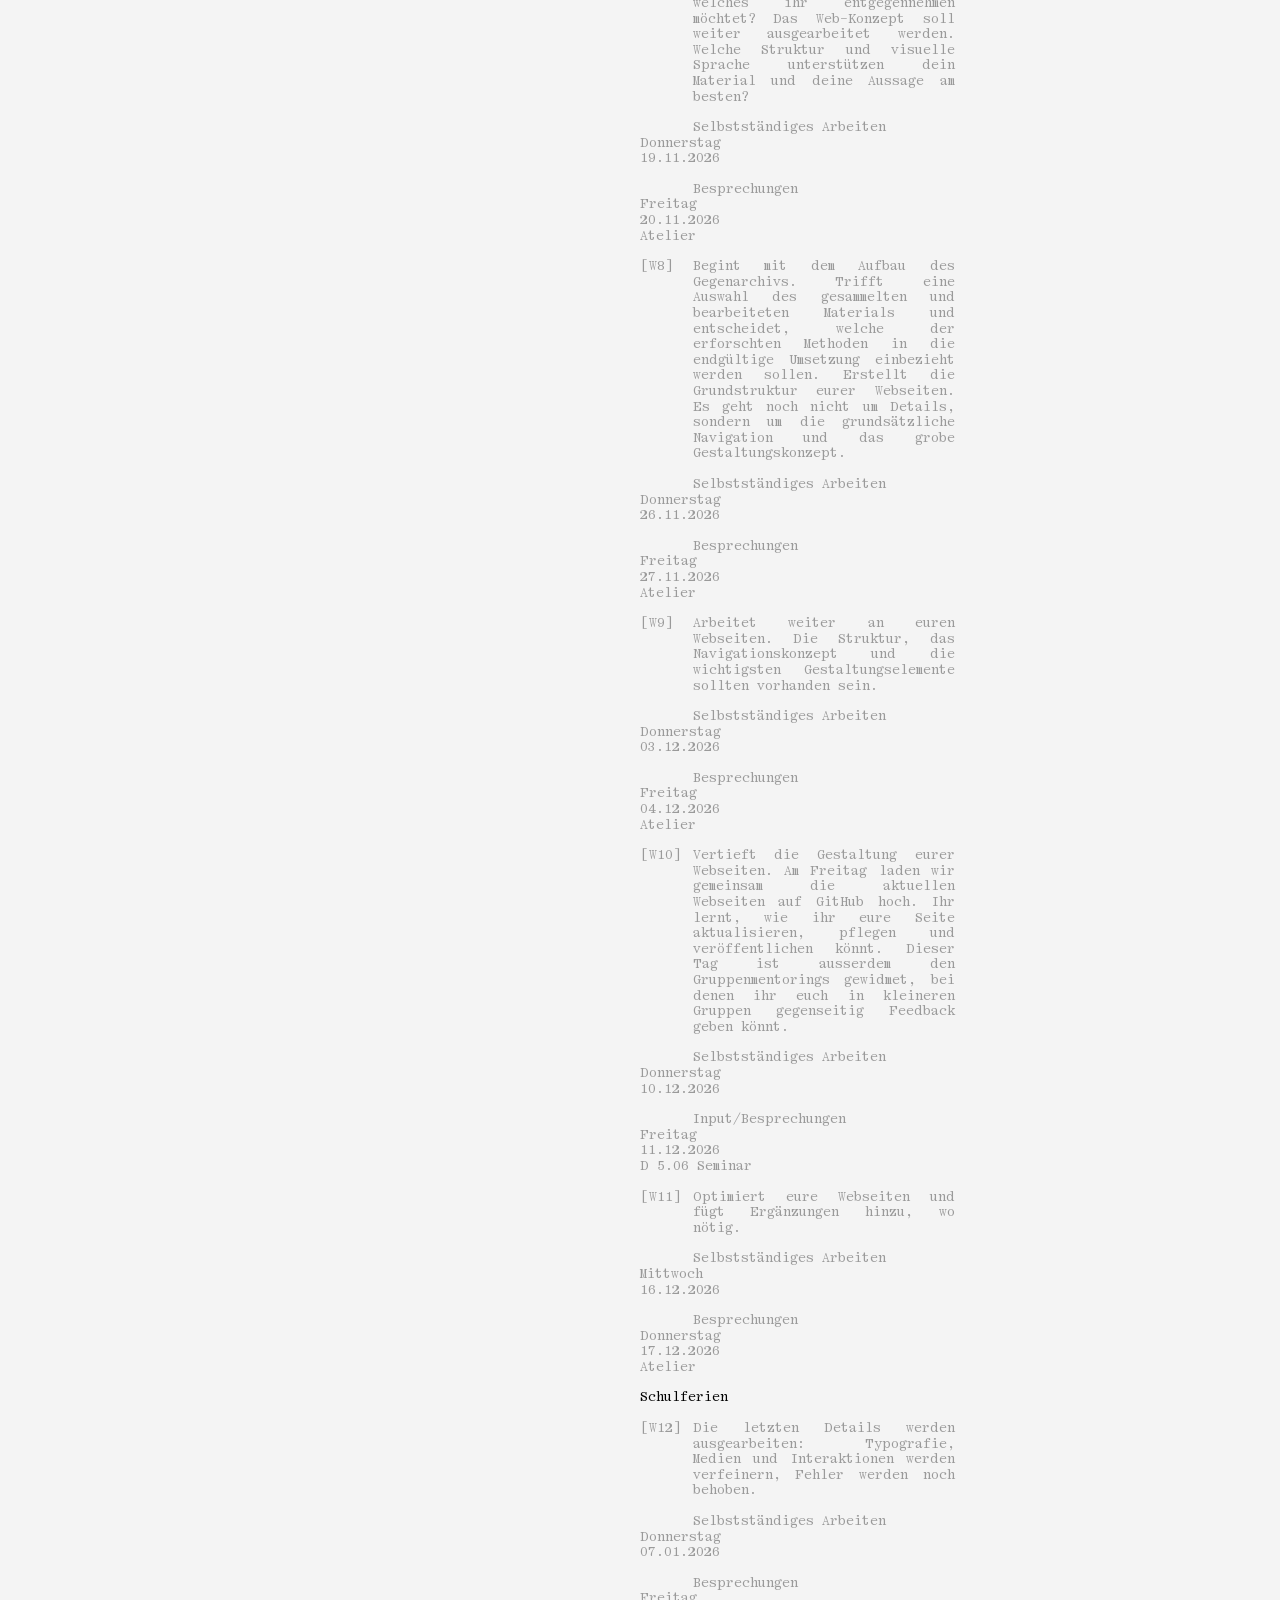
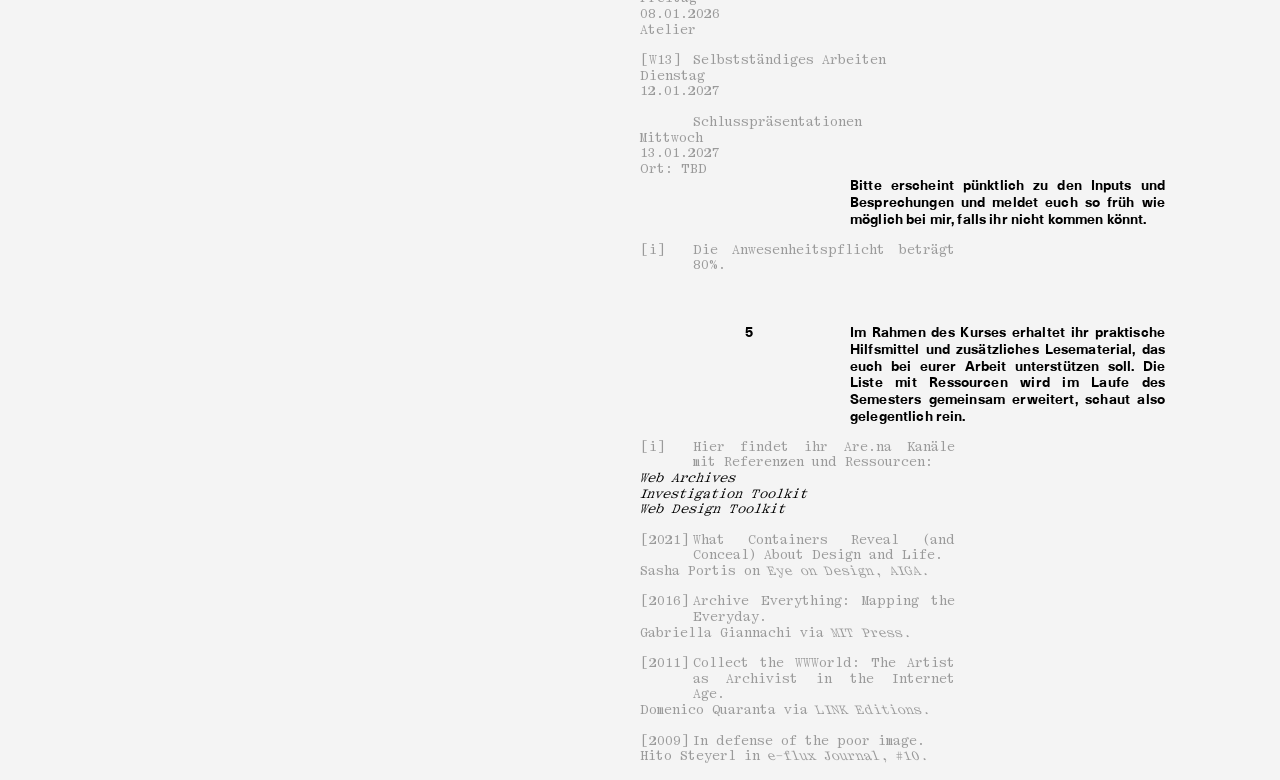
==== commit 65633bf9: "Update index.html" ====
--- a/index.html
+++ b/index.html
@@ -177,12 +177,12 @@
         </div>
         
         <div class="textSecondary cc top">
-            <p class="description active"><a href="https://annuel.framapad.org/p/vnjj3v1aje-anz4?lang=en" target="_blank">Besprechungen</a></p>
+            <p class="description"><a href="https://annuel.framapad.org/p/vnjj3v1aje-anz4?lang=en" target="_blank">Besprechungen</a></p>
         </div>
         <div class="textSecondary dd">
             <p>Dienstag</p>
             <p>13.10.2026</p>
-            <p>Studio</p>
+            <p>Atelier</p>
         </div>
 
 
@@ -197,12 +197,12 @@
         </div>
     
         <div class="textSecondary cc top">
-            <p class="description"><a href="" target="_blank">Besprechungen</a></p>
+            <p class="description active"><a href="https://annuel.framapad.org/p/h4o5x0efvh-ao2e?lang=en" target="_blank">Besprechungen</a></p>
         </div>
         <div class="textSecondary dd">
             <p>Freitag</p>
             <p>23.10.2026</p>
-            <p>Studio</p>
+            <p>Atelier</p>
         </div>
 
 
@@ -221,7 +221,7 @@
         <div class="textSecondary dd">
             <p>Freitag</p>
             <p>30.10.2026</p>
-            <p>Studio</p>
+            <p>Atelier</p>
         </div>
 
 
@@ -261,7 +261,7 @@
         <div class="textSecondary dd">
             <p>Freitag</p>
             <p>20.11.2026</p>
-            <p>Studio</p>
+            <p>Atelier</p>
         </div>
 
 
@@ -281,7 +281,7 @@
         <div class="textSecondary dd">
             <p>Freitag</p>
             <p>27.11.2026</p>
-            <p>Studio</p>
+            <p>Atelier</p>
         </div>
 
 
@@ -300,7 +300,7 @@
         <div class="textSecondary dd">
             <p>Freitag</p>
             <p>04.12.2026</p>
-            <p>Studio</p>
+            <p>Atelier</p>
         </div>
 
 
@@ -340,7 +340,7 @@
         <div class="textSecondary dd">
             <p>Donnerstag</p>
             <p>17.12.2026</p>
-            <p>Studio</p>
+            <p>Atelier</p>
         </div>
 
         <div class="textSecondary dd top">
@@ -363,7 +363,7 @@
         <div class="textSecondary dd">
             <p>Freitag</p>
             <p>08.01.2026</p>
-            <p>Studio</p>
+            <p>Atelier</p>
         </div>
 
 
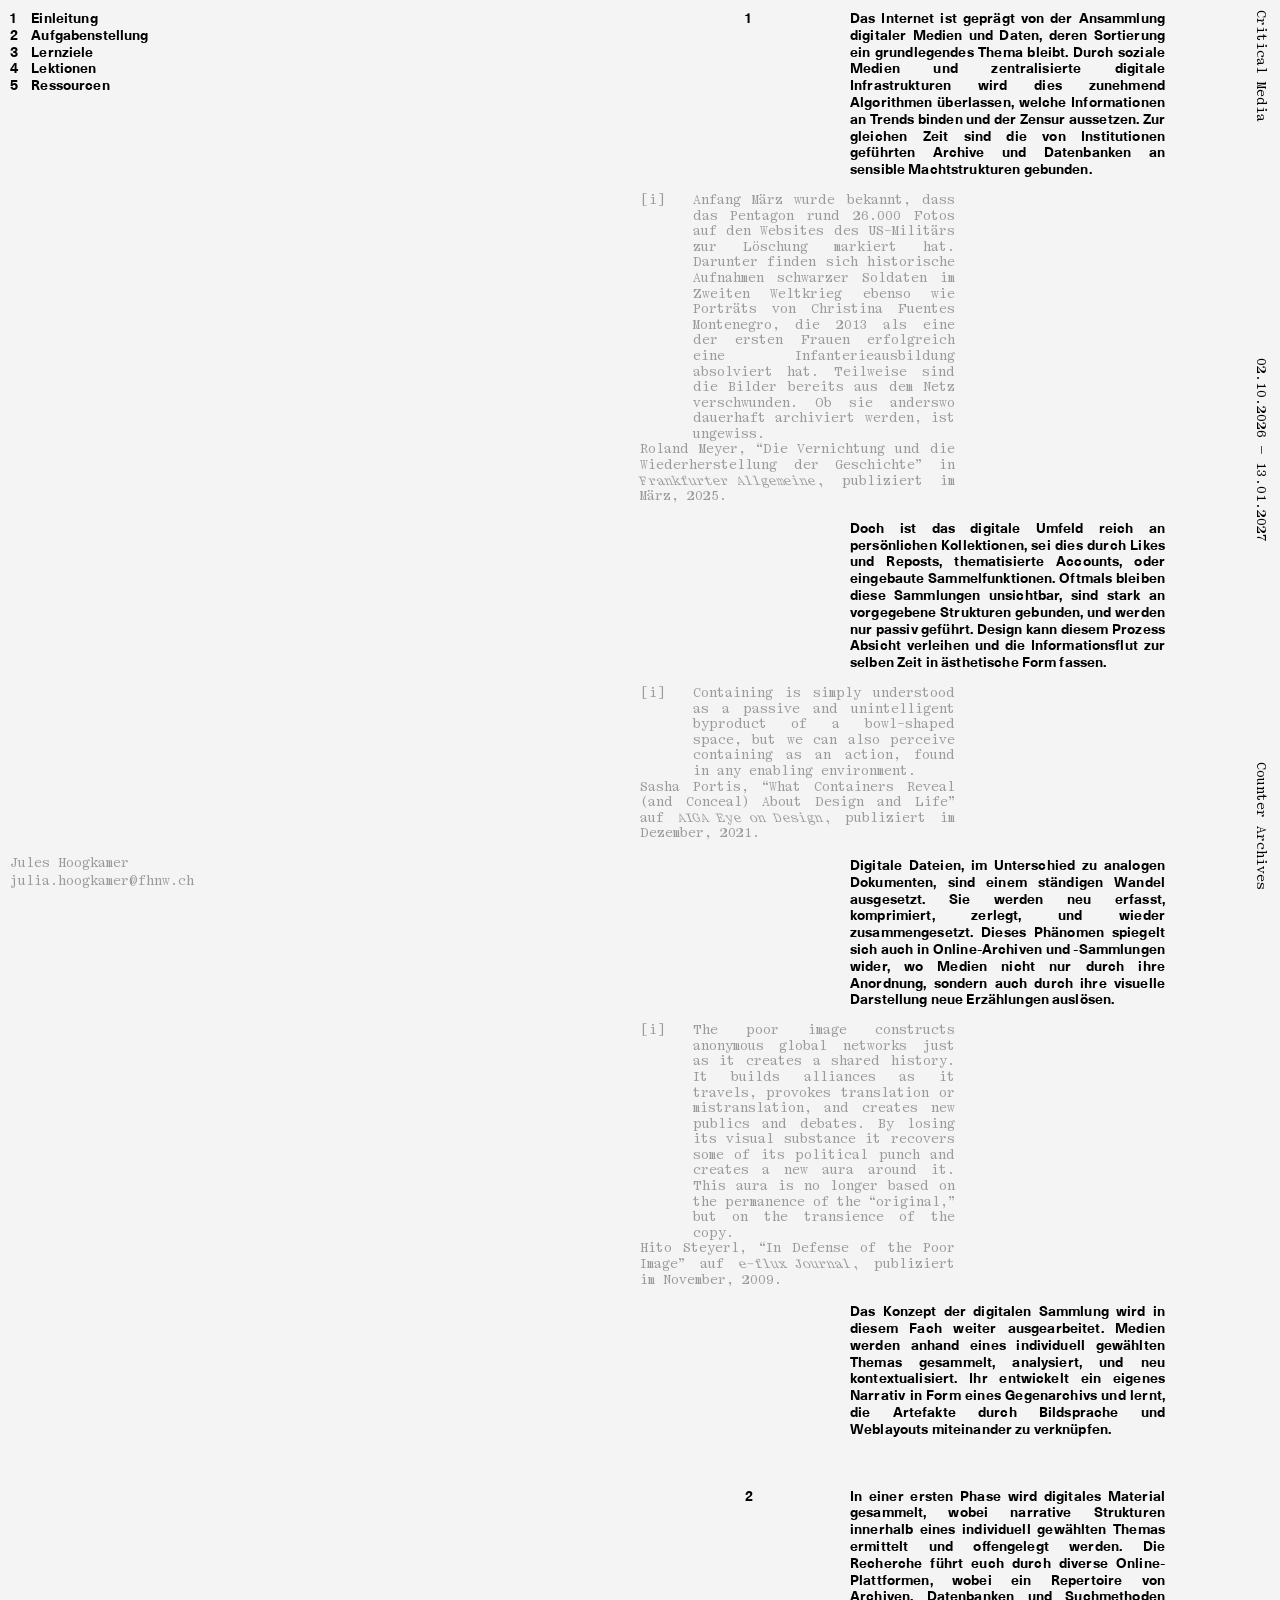
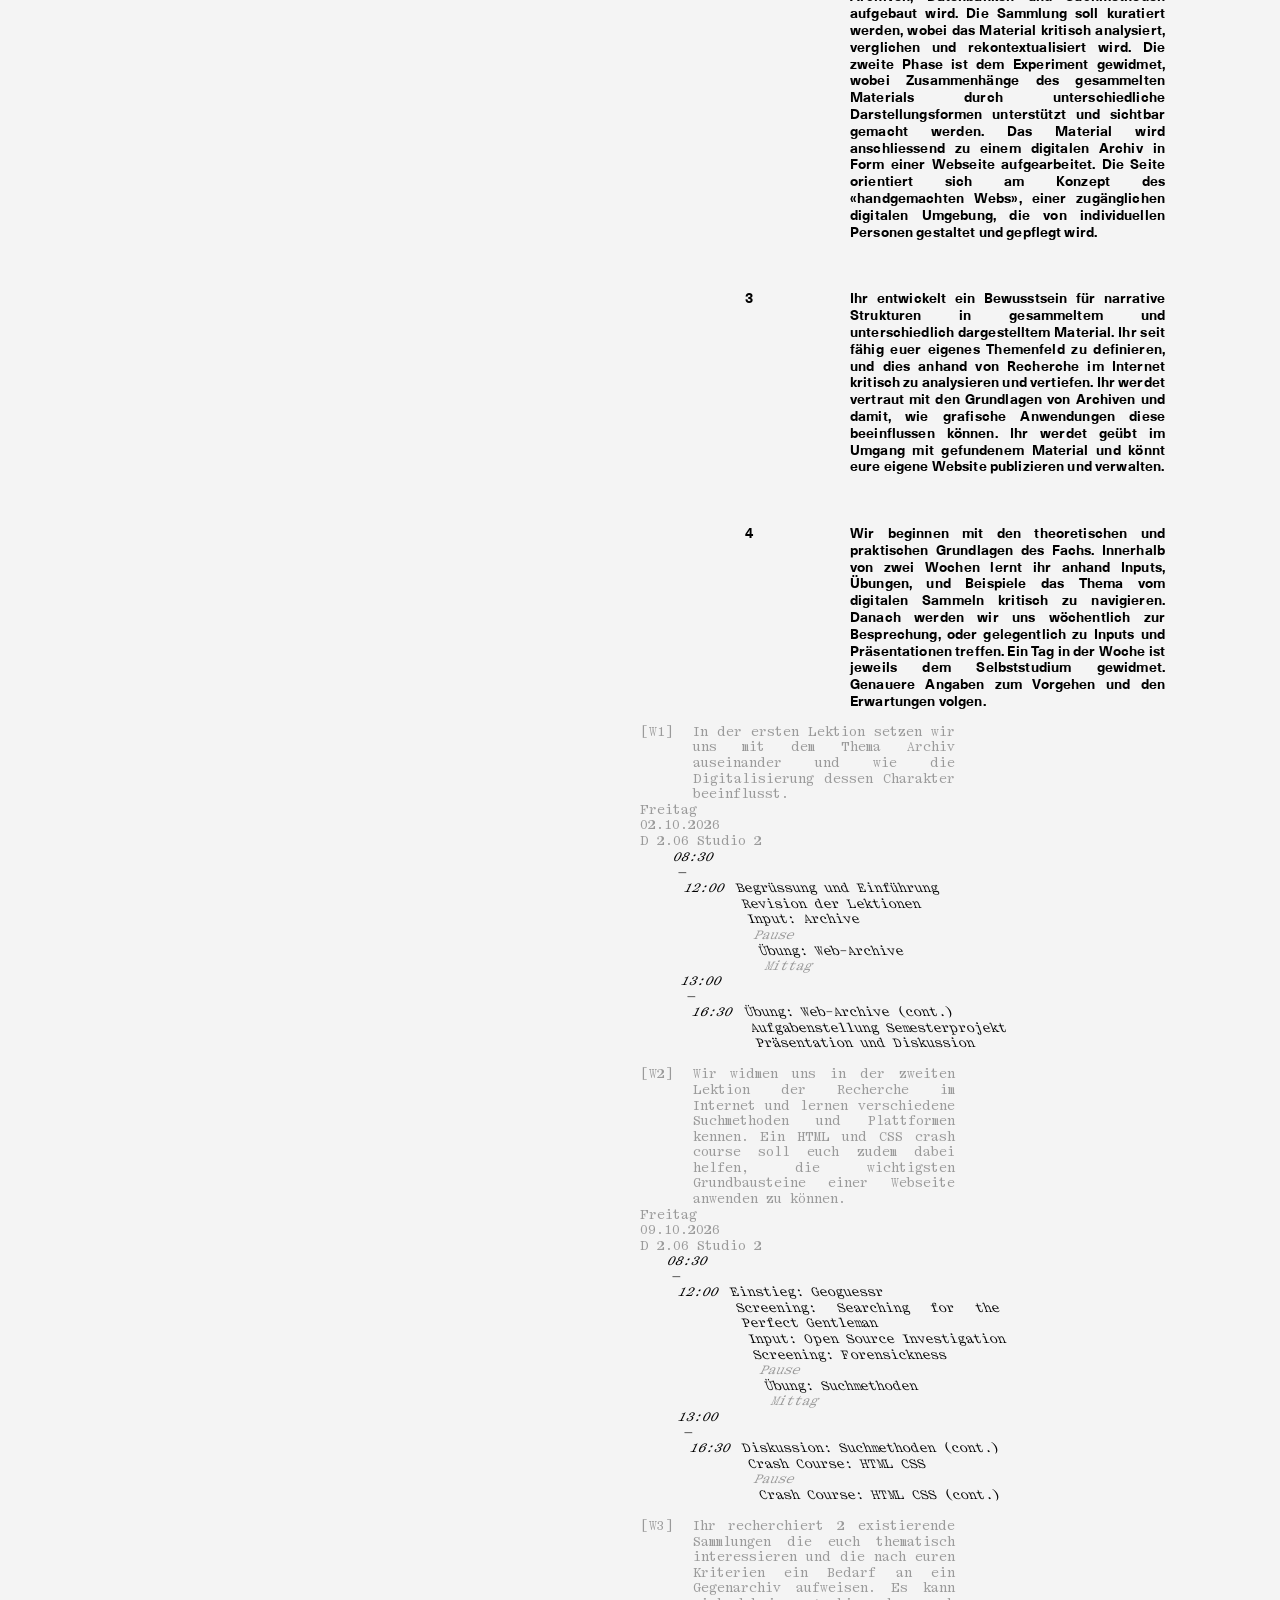
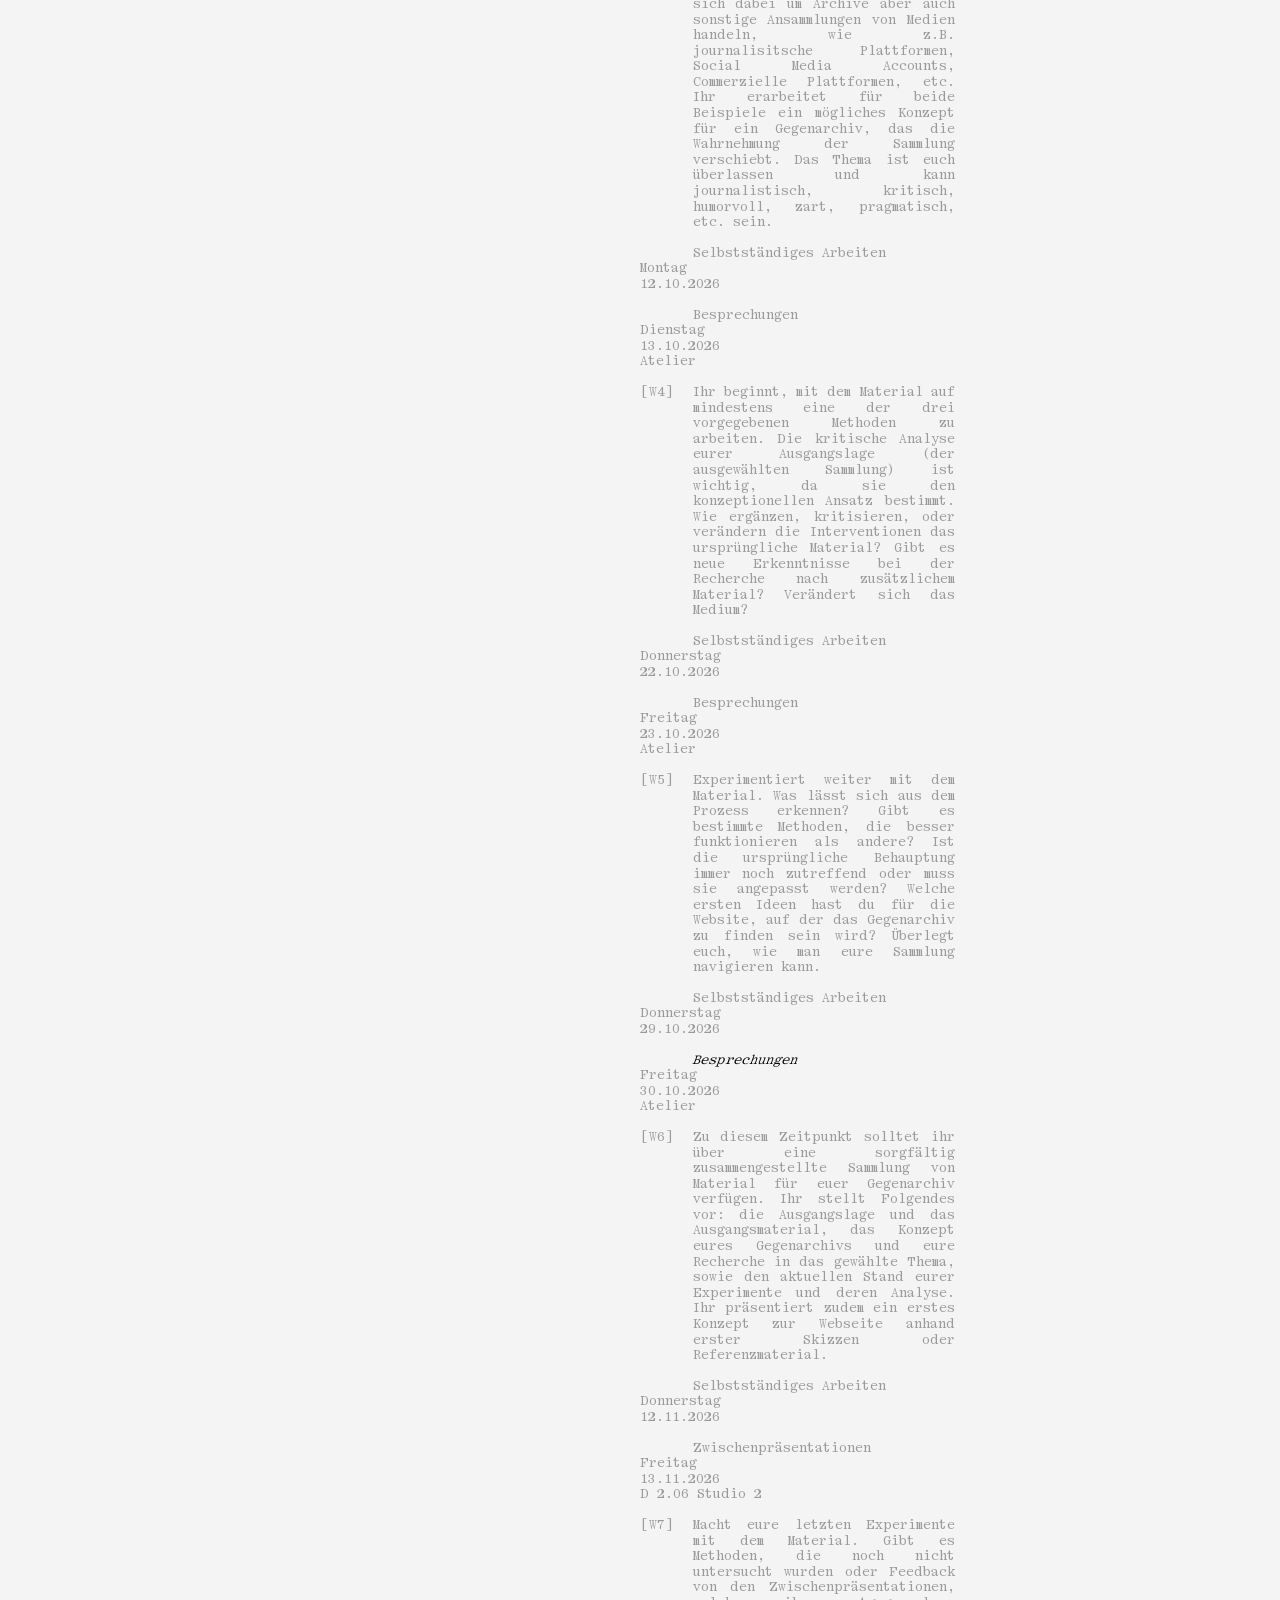
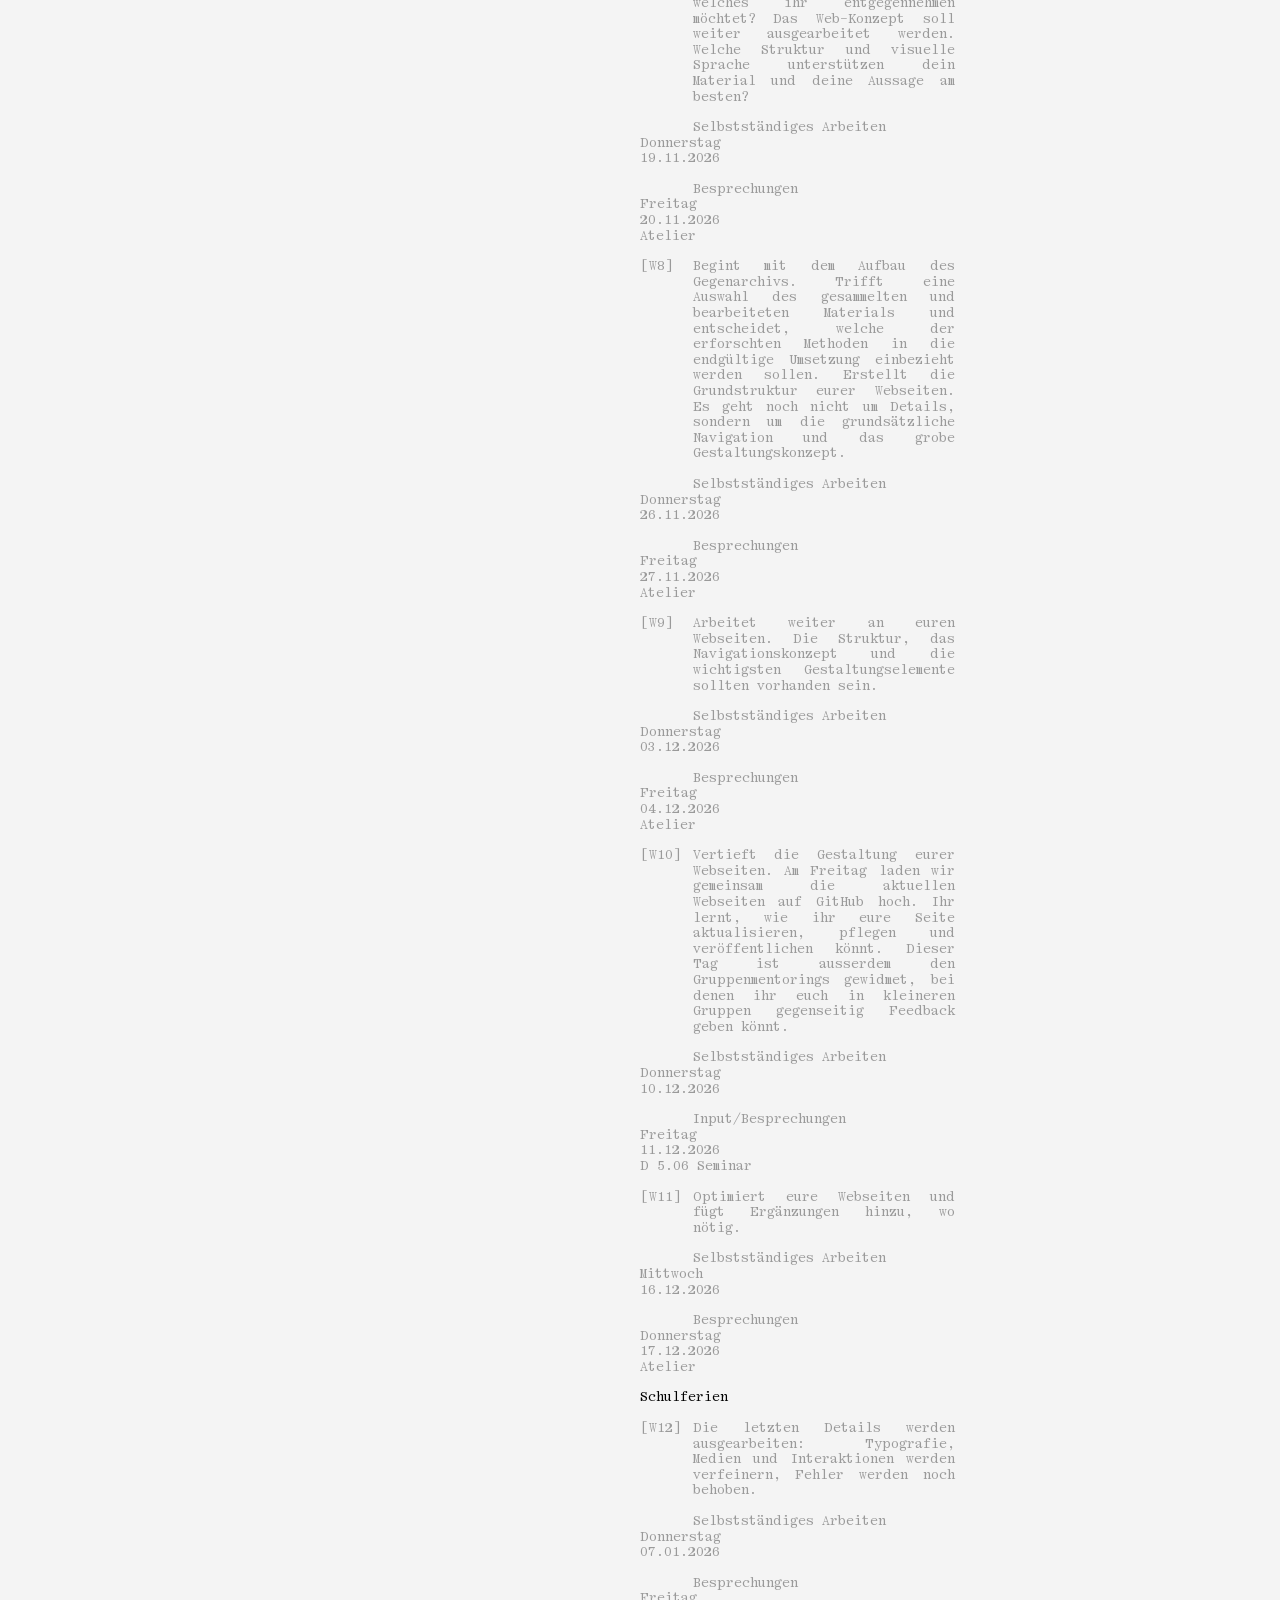
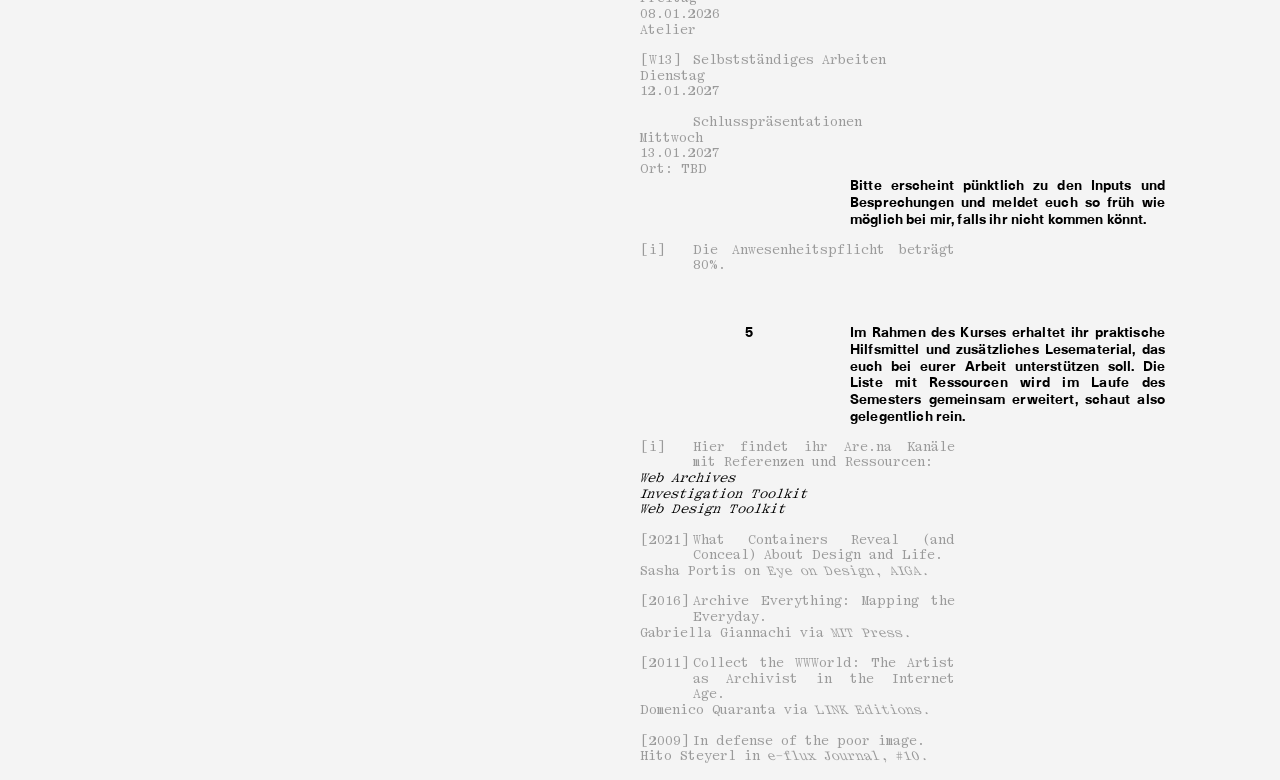
==== commit 4f87db34: "Update index.html" ====
--- a/index.html
+++ b/index.html
@@ -197,7 +197,7 @@
         </div>
     
         <div class="textSecondary cc top">
-            <p class="description active"><a href="https://annuel.framapad.org/p/h4o5x0efvh-ao2e?lang=en" target="_blank">Besprechungen</a></p>
+            <p class="description"><a href="https://annuel.framapad.org/p/h4o5x0efvh-ao2e?lang=en" target="_blank">Besprechungen</a></p>
         </div>
         <div class="textSecondary dd">
             <p>Freitag</p>
@@ -216,7 +216,7 @@
             <p>29.10.2026</p>
         </div>
         <div class="textSecondary cc top">
-            <p class="description"><a href="" target="_blank">Besprechungen</a></p>
+            <p class="description active"><a href="https://annuel.framapad.org/p/8ez9er1ifi-aob0?lang=en" target="_blank">Besprechungen</a></p>
         </div>
         <div class="textSecondary dd">
             <p>Freitag</p>
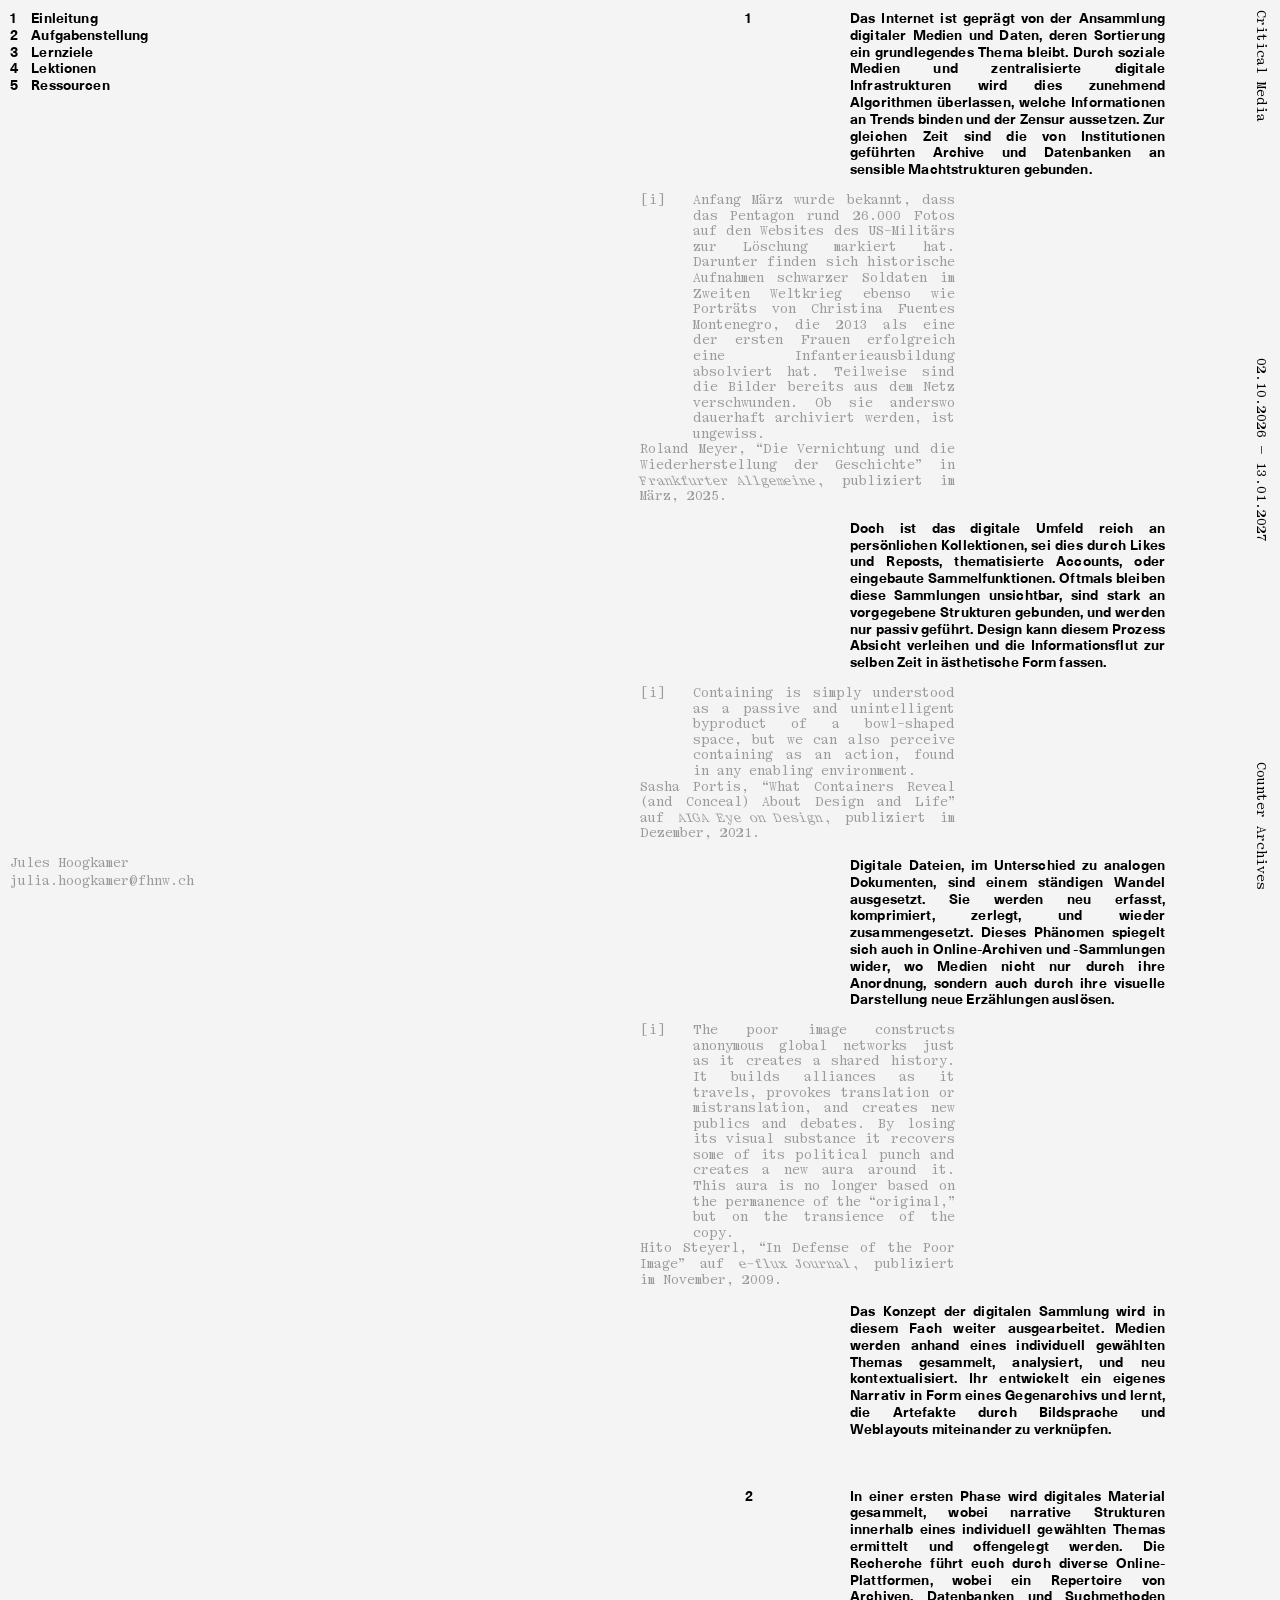
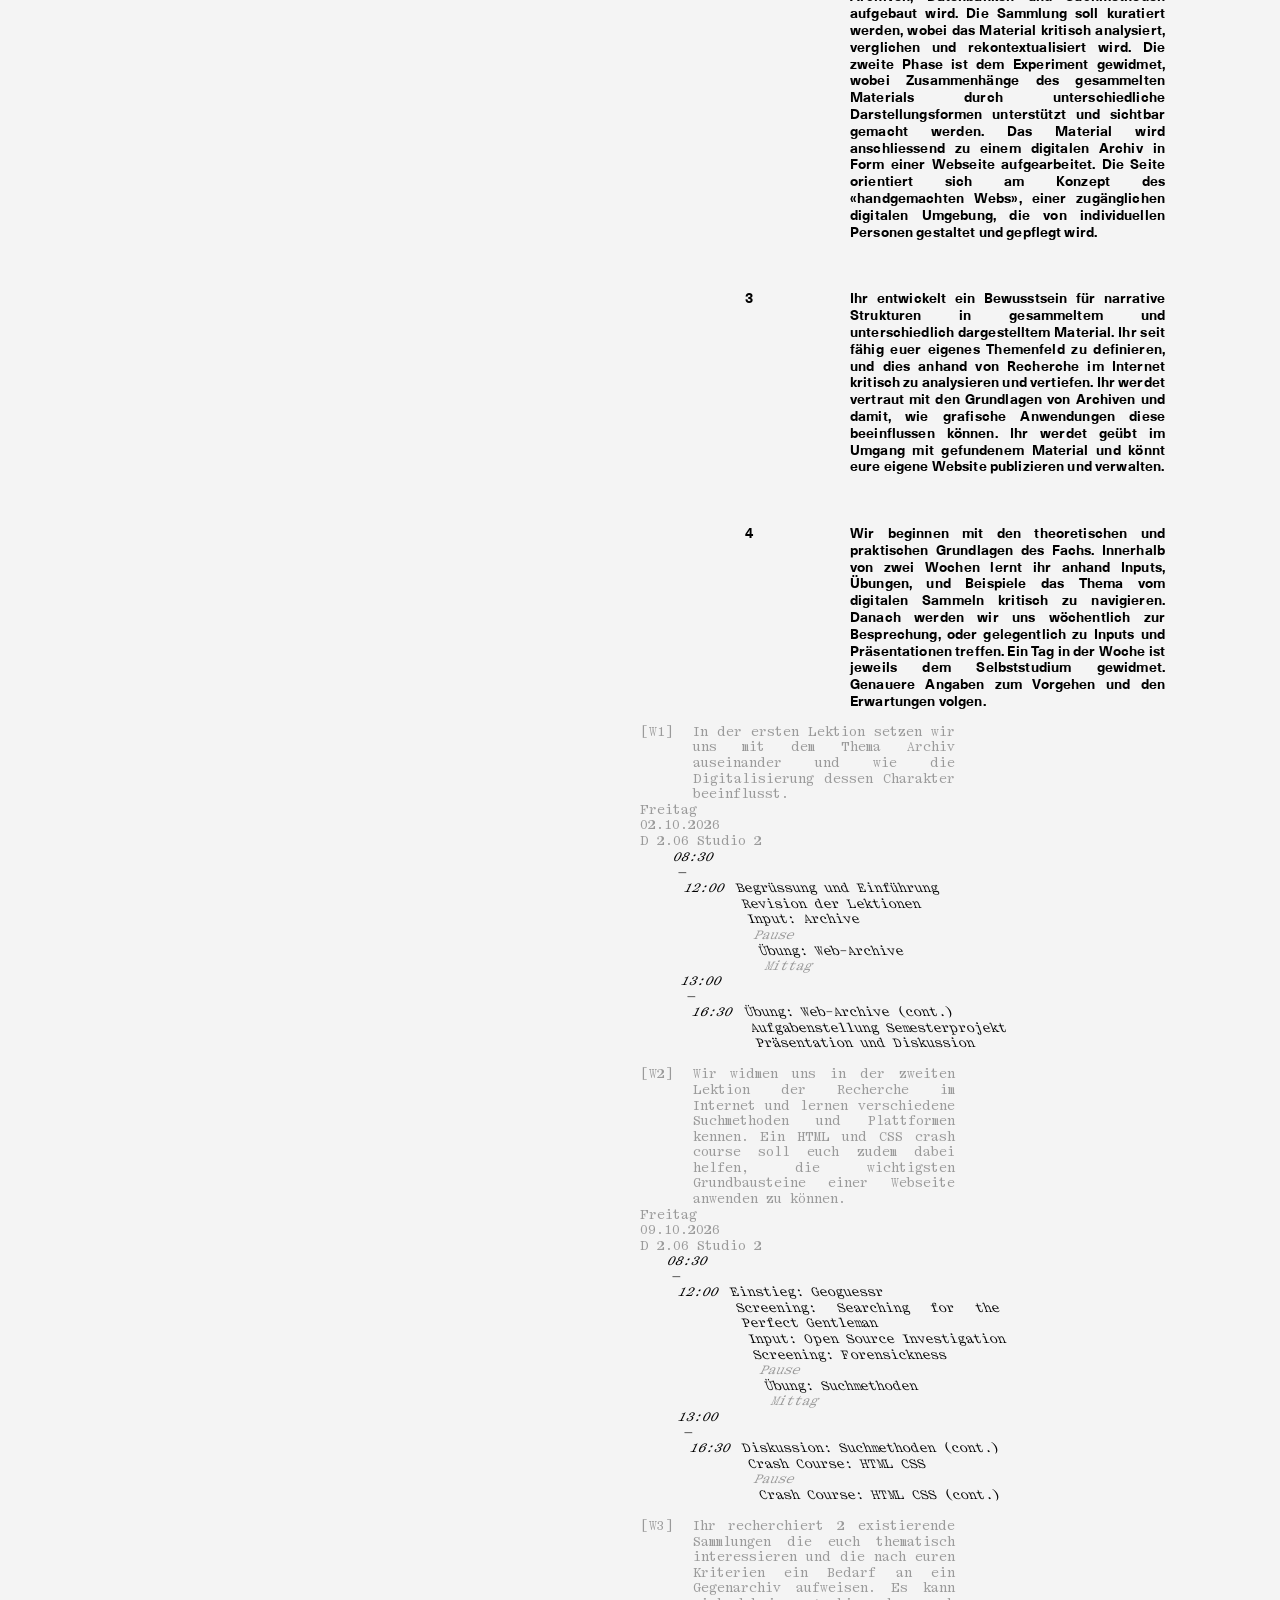
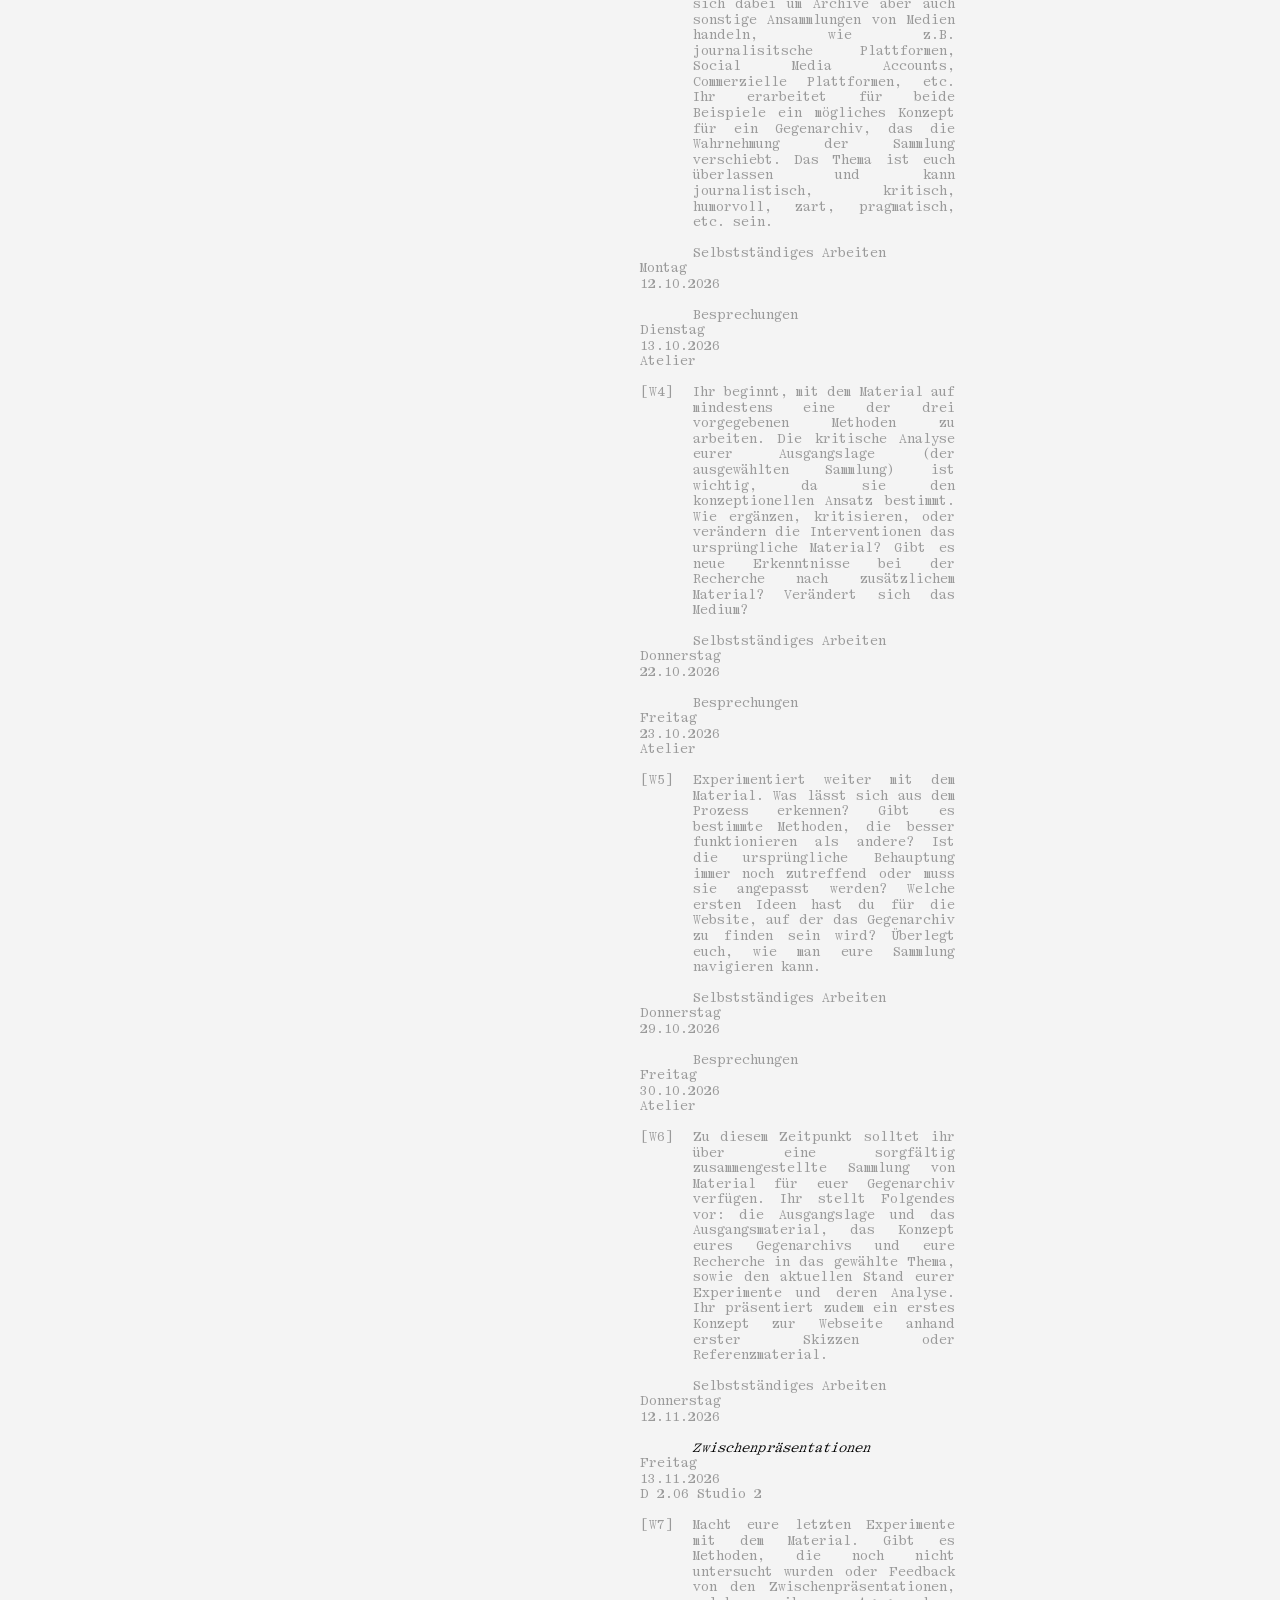
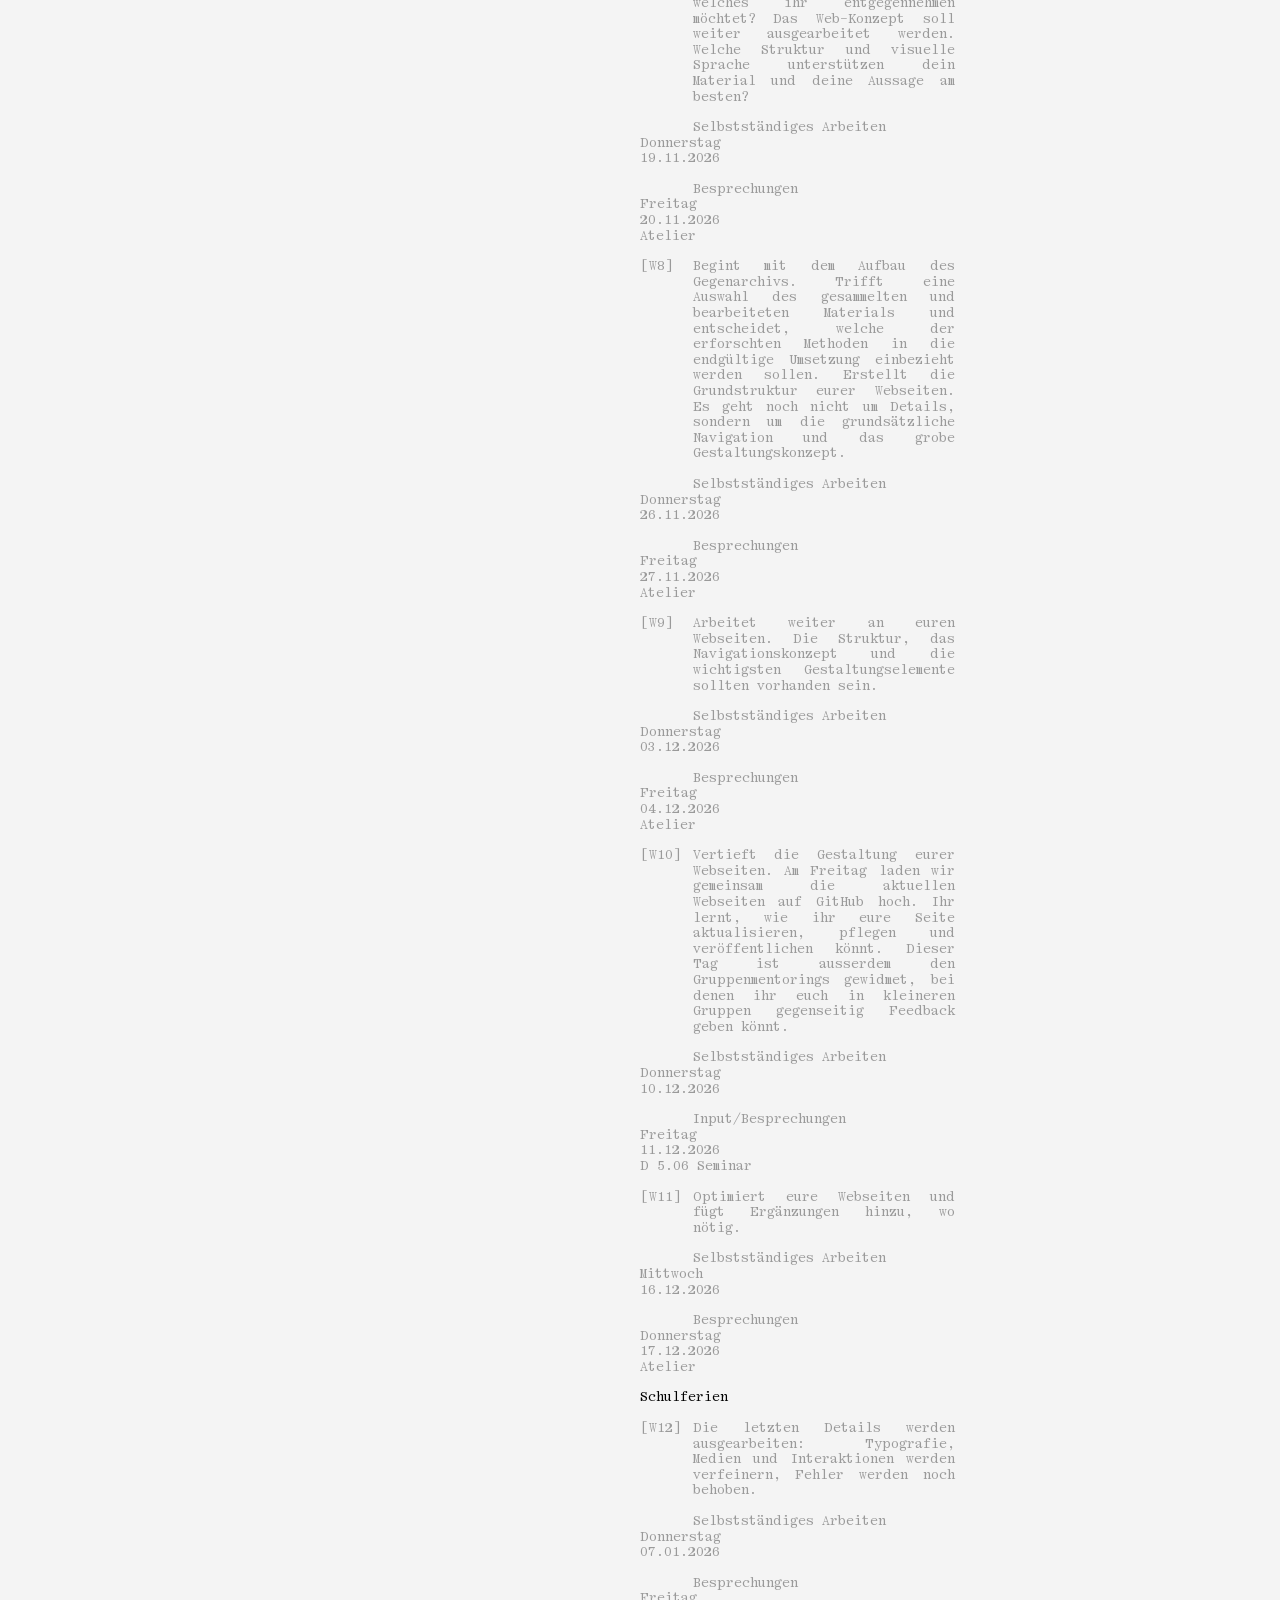
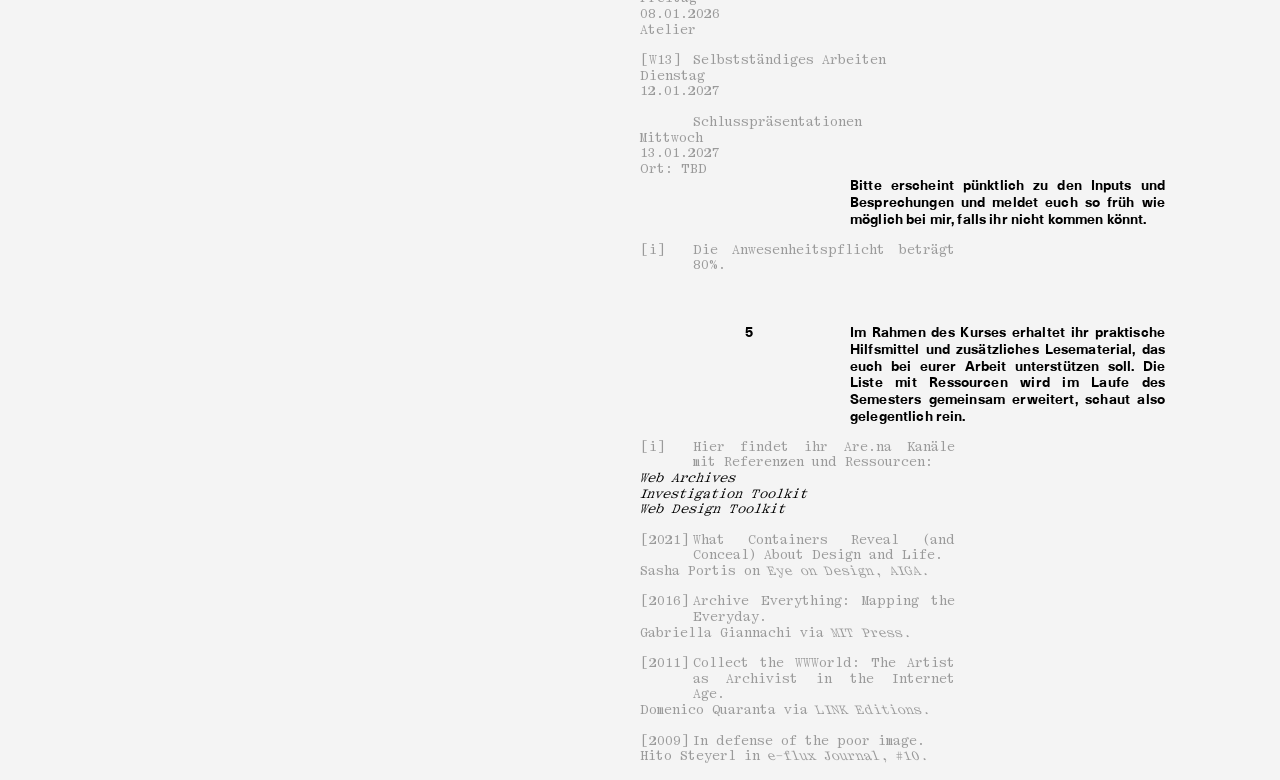
==== commit c4578af4: "Update index.html" ====
--- a/index.html
+++ b/index.html
@@ -216,7 +216,7 @@
             <p>29.10.2026</p>
         </div>
         <div class="textSecondary cc top">
-            <p class="description active"><a href="https://annuel.framapad.org/p/8ez9er1ifi-aob0?lang=en" target="_blank">Besprechungen</a></p>
+            <p class="description"><a href="https://annuel.framapad.org/p/8ez9er1ifi-aob0?lang=en" target="_blank">Besprechungen</a></p>
         </div>
         <div class="textSecondary dd">
             <p>Freitag</p>
@@ -235,7 +235,7 @@
             <p>12.11.2026</p>
         </div>
         <div class="textSecondary cc top">
-            <p class="description"><a href="" target="_blank">Zwischenpräsentationen</a></p>
+            <p class="description active"><a href="https://annuel.framapad.org/p/r91rxpi432-aogy?lang=en" target="_blank">Zwischenpräsentationen</a></p>
         </div>
         <div class="textSecondary dd">
             <p>Freitag</p>
